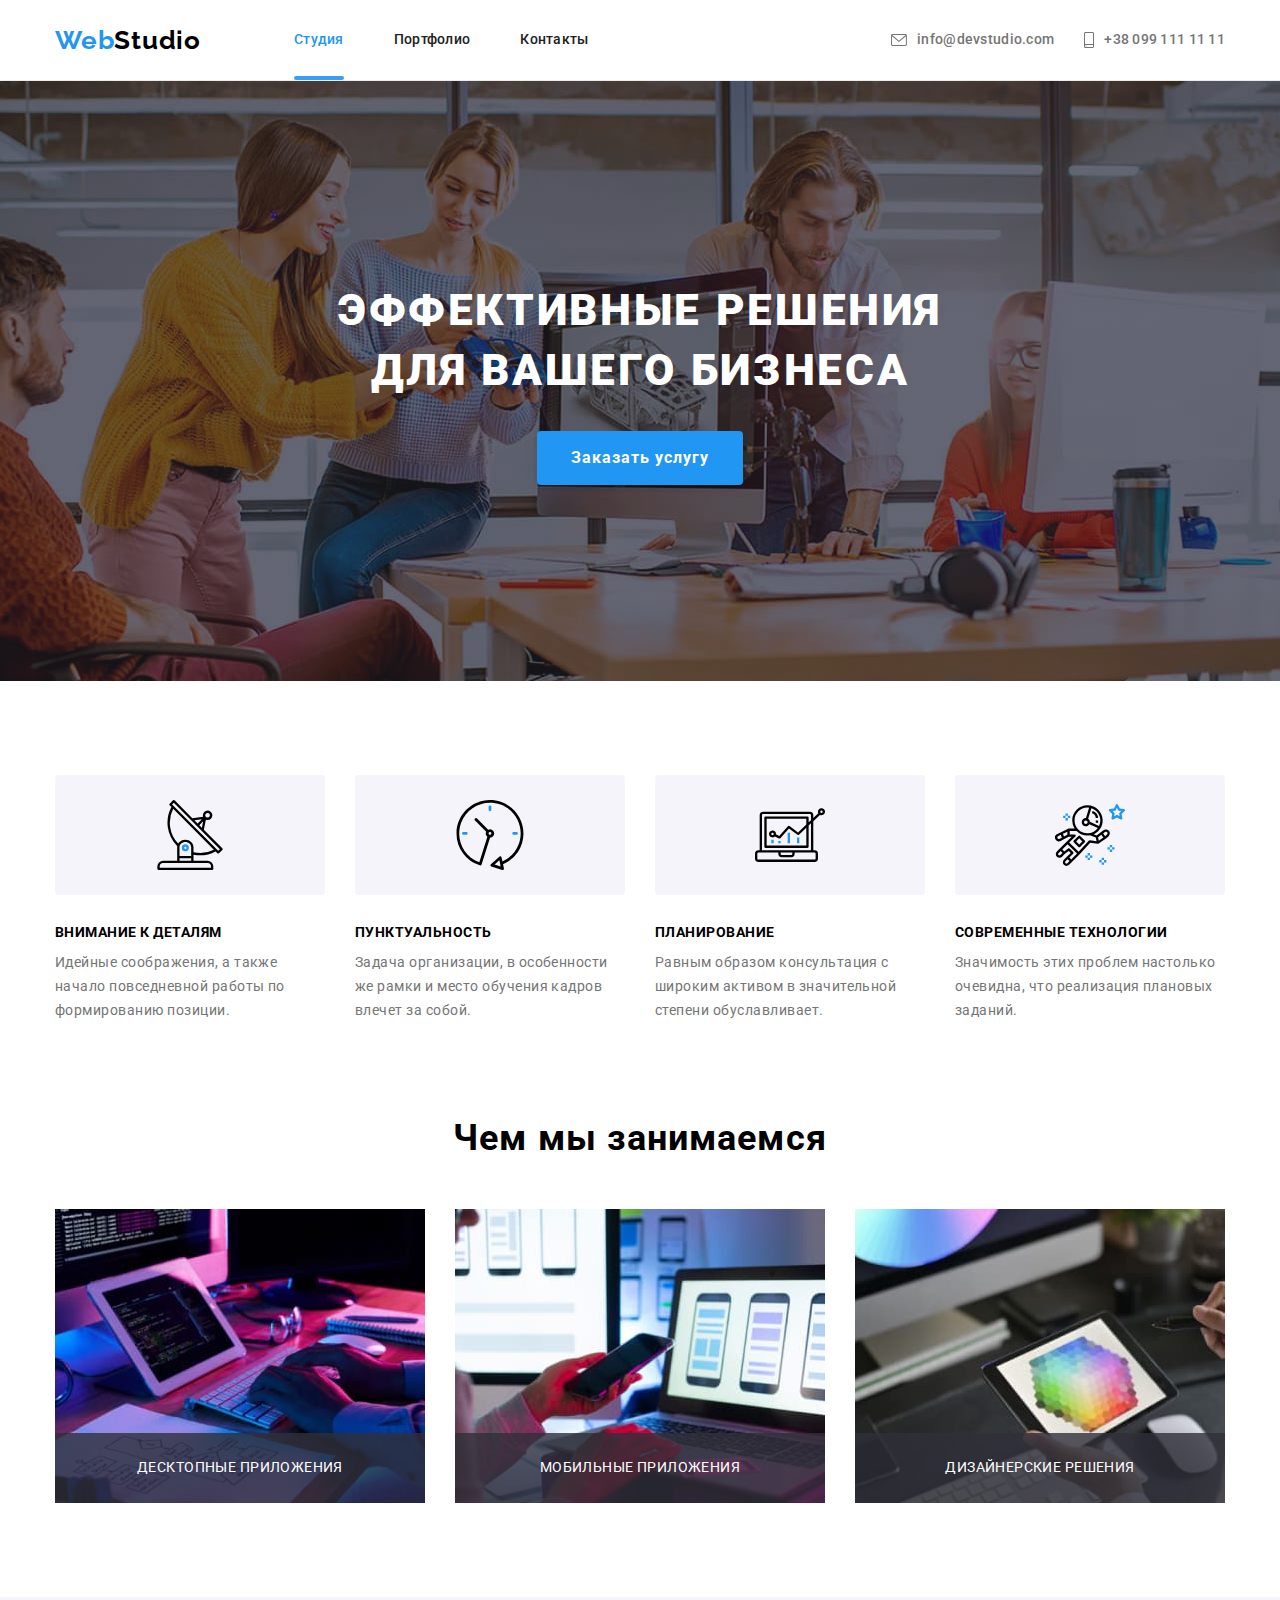
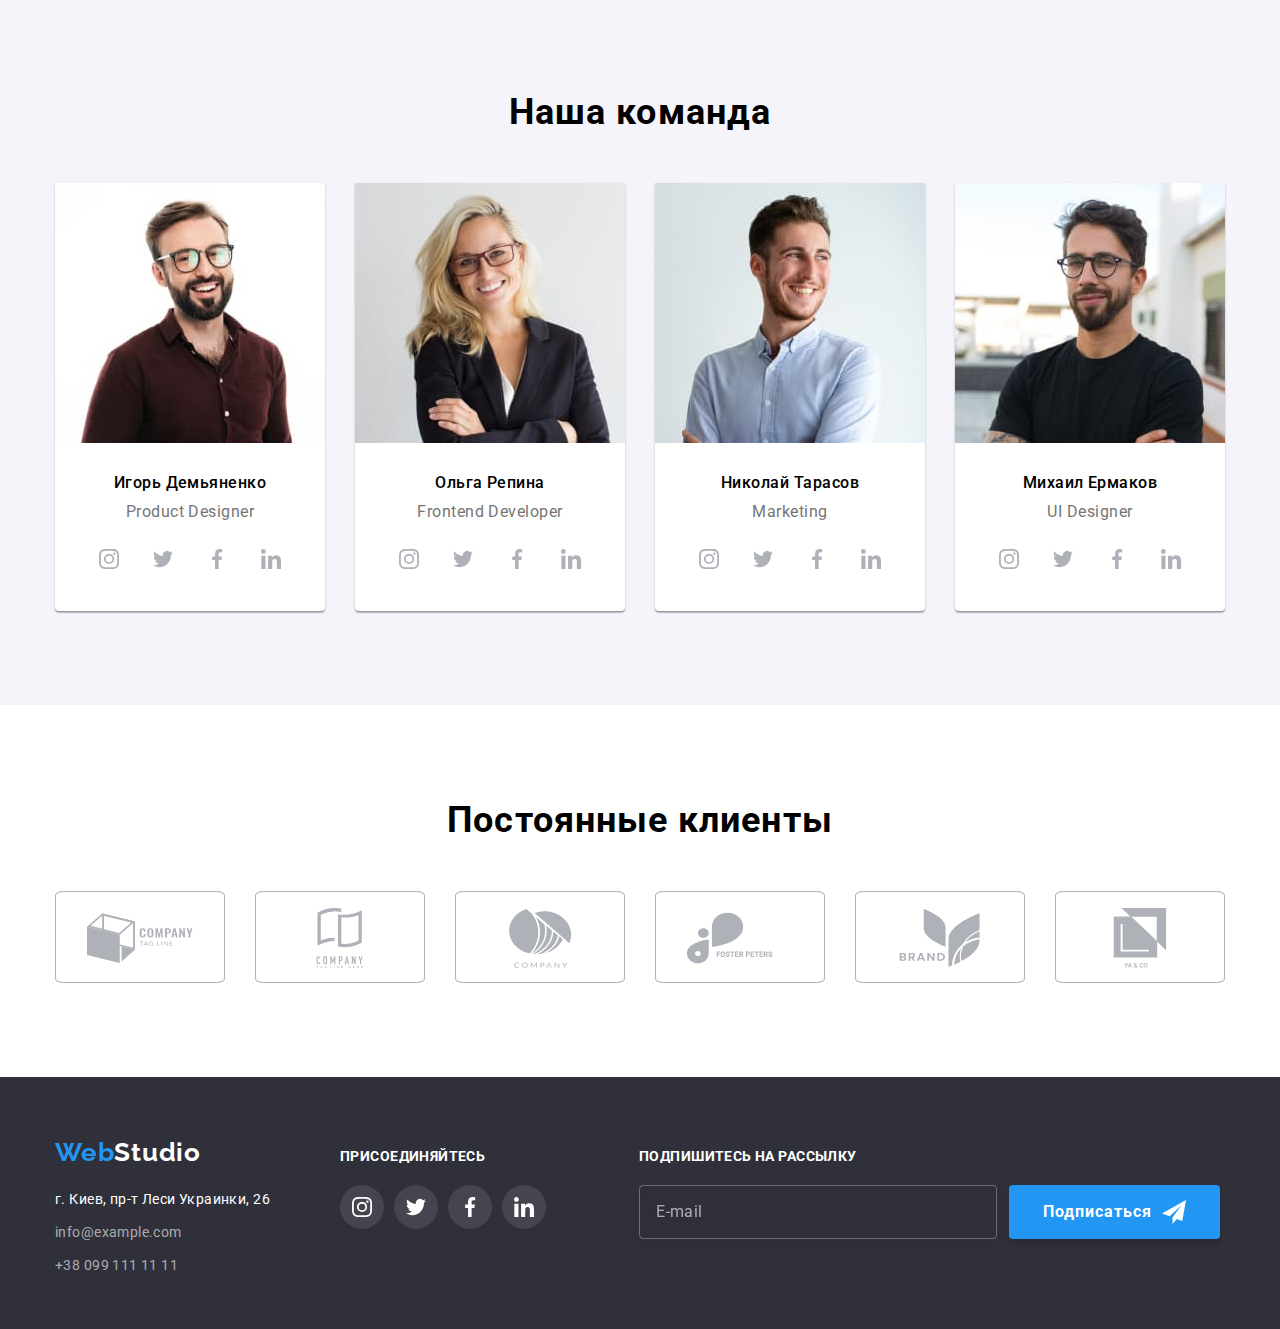
==== index.html @ 8e1003db "inner commit" ====
<!DOCTYPE html>
<html lang="ru">

<head>
  <meta charset="UTF-8" />
  <meta http-equiv="X-UA-Compatible" content="IE=edge" />
  <meta name="viewport" content="width=device-width, initial-scale=1.0" />
  <title lang="en">Index</title>

  <link rel="preconnect" href="https://fonts.googleapis.com" />
  <link rel="preconnect" href="https://fonts.gstatic.com" crossorigin />
  <link href="https://fonts.googleapis.com/css2?family=Raleway:wght@700&family=Roboto:wght@400;500;700;900&display=swap"
    rel="stylesheet" />

  <link rel="stylesheet"
    href="https://cdnjs.cloudflare.com/ajax/libs/modern-normalize/1.1.0/modern-normalize.min.css" />

  <!-- <link rel="stylesheet" href="./css/styles.css" /> -->
  <link rel="stylesheet" href="./css/main.min.css">
 
</head>

<body>
  <header class="header">
    <div class="container main-nav">
      <nav class="nav">
        <!-- site navigation -->
        <a href="/index.html" class="logo">
          Web<span class="logo--dark">Studio</span>
        </a>

        <ul class="site-nav list">
          <li class="site-nav__item">
            <a href="/index.html" class="site-nav__link site-nav__link--currant">Студия</a>
          </li>
          <li class="site-nav__item">
            <a href="/portfolio.html" class="site-nav__link">Портфолиo</a>
          </li>
          <li class="site-nav__item"><a href="" class="site-nav__link">Контакты</a></li>
        </ul>

      </nav>

      <ul class="connection header--connection list">
        <li class="connection__item">
          <a href="mailto:info@devstudio.com" class="connection__link">
            <svg class="connection__icon connection__icon--letter">
              <use href="./images/icons/icons.svg#icon-envelope" width="16" height="12"></use>
            </svg>info@devstudio.com</a>
        </li>
        <li class="connection__item">
          <a href="tel:+38099111111" class="connection__link">
            <svg class="connection__icon connection__icon--tel">
              <use href="./images/icons/icons.svg#icon-smartphone" width="10" height="16"></use>
            </svg>+38 099 111 11 11</a>
        </li>
      </ul>

    </div>
  </header>

  <main>
    <!-- hero -->
    <section class="hero">
      <div class="hero__block">
        <h1 class="hero__title">Эффективные решения для вашего бизнеса</h1>
        <button data-modal-open type="button" class="button hero__button">Заказать услугу</button>
      </div>
    </section>


    <section class="section half-padding-bottom item">
      <div class="container">
        <!-- our features -->
        <h2 class="section-title visually-hidden">Наши подходы</h2>

        <ul class="features-list list grid">
          <li class="features-list__item grid-item">
            <span class="features-list__wrap">
              <svg class="features-list__icon">
                <use href="./images/icons/icons.svg#icon-antenna"></use>
              </svg>
            </span>
            <h3 class="features-list__title">Внимание к деталям</h3>
            <p class="features-list__text">
              Идейные соображения, а также начало повседневной работы по
              формированию позиции.
            </p>
          </li>
          <li class="features-list__item grid-item">
            <span class="features-list__wrap">
              <svg class="features-list__icon">
                <use href="./images/icons/icons.svg#icon-clock"></use>
              </svg>
            </span>
            <h3 class="features-list__title">Пунктуальность</h3>
            <p class="features-list__text">
              Задача организации, в особенности же рамки и место обучения
              кадров влечет за собой.
            </p>
          </li>
          <li class="features-list__item grid-item">
            <span class="features-list__wrap">
              <svg class="features-list__icon">
                <use href="./images/icons/icons.svg#icon-diagram"></use>
              </svg>
            </span>
            <h3 class="features-list__title">Планирование</h3>
            <p class="features-list__text">
              Равным образом консультация с широким активом в значительной
              степени обуславливает.
            </p>
          </li>
          <li class="features-list__item grid-item">
            <span class="features-list__wrap">
              <svg class="features-list__icon">
                <use href="./images/icons/icons.svg#icon-astronaut"></use>
              </svg>
            </span>
            <h3 class="features-list__title">Современные технологии</h3>
            <p class="features-list__text">
              Значимость этих проблем настолько очевидна, что реализация
              плановых заданий.
            </p>
          </li>
        </ul>
      </div>
    </section>

    <section class="section half-padding-top item">
      <div class="container">
        <h2 class="section-title">Чем мы занимаемся</h2>

        <ul class="directions list grid">
          <li class="directions__element grid-item">
            <img src="./images/directions/box1.jpg" alt="ноутбук" width="370" height="294" />
            <p class="directions__hover">Десктопные приложения</p>
          </li>
          <li class="directions__element grid-item">
            <img src="./images/directions/box2.jpg" alt="смартфон" width="370" height="294" />
            <p class="directions__hover">Мобильные приложения</p>
          </li>
          <li class="directions__element grid-item">
            <img src="./images/directions/box3.jpg" alt="платншет" width="370" height="294" />
            <p class="directions__hover">Дизайнерские решения</p>
          </li>
        </ul>

      </div>
    </section>

    <section class="section item">
      <!-- our-team -->
      <h2 class="section-title">Наша команда</h2>
      <div class="container">

        <ul class="team-list list grid">
          <li class="team-list__element grid-item">
            <img src="./images/our-team/img1.jpg" alt="фото1" width="270" height="260" />
            <div class="team-list__item">
              <h3 class="team-list__names">Игорь Демьяненко</h3>
              <p class="team-list__jobs">Product Designer</p>

              <ul class="social team-list__social">
                <li class="social__item">
                  <a class="social__link social__link--team" href="">
                    <svg class="social__icon social__icon--team">
                      <use href="./images/icons/icons.svg#icon-instagram"></use>
                    </svg>
                  </a>
                </li>
                <li class="social__item">
                  <a class="social__link social__link--team" href="">
                    <svg class="social__icon social__icon--team">
                      <use href="./images/icons/icons.svg#icon-twitter"></use>
                    </svg>
                  </a>
                </li>
                <li class="social__item">
                  <a class="social__link social__link--team" href="">
                    <svg class="social__icon social__icon--team">
                      <use href="./images/icons/icons.svg#icon-facebook"></use>
                    </svg>
                  </a>
                </li>
                <li class="social__item">
                  <a class="social__link social__link--team" href="">
                    <svg class="social__icon social__icon--team">
                      <use href="./images/icons/icons.svg#icon-linkedin"></use>
                    </svg>
                  </a>
                </li>
              </ul>
            </div>
          </li>
          <li class="team-list__element grid-item">
            <img src="./images/our-team/img2.jpg" alt="фото2" width="270" height="260" />
            <div class="team-list__item">
              <h3 class="team-list__names">Ольга Репина</h3>
              <p class="team-list__jobs">Frontend Developer</p>
              <ul class="social team-list__social">
                <li class="social__item">
                  <a class="social__link social__link--team" href="">
                    <svg class="social__icon social__icon--team">
                      <use href="./images/icons/icons.svg#icon-instagram"></use>
                    </svg>
                  </a>
                </li>
                <li class="social__item">
                  <a class="social__link social__link--team" href="">
                    <svg class="social__icon social__icon--team">
                      <use href="./images/icons/icons.svg#icon-twitter"></use>
                    </svg>
                  </a>
                </li>
                <li class="social__item">
                  <a class="social__link social__link--team" href="">
                    <svg class="social__icon social__icon--team">
                      <use href="./images/icons/icons.svg#icon-facebook"></use>
                    </svg>
                  </a>
                </li>
                <li class="social__item">
                  <a class="social__link social__link--team" href="">
                    <svg class="social__icon social__icon--team">
                      <use href="./images/icons/icons.svg#icon-linkedin"></use>
                    </svg>
                  </a>
                </li>
              </ul>
            </div>
          </li>
          <li class="team-list__element grid-item">
            <img src="./images/our-team/img3.jpg" alt="фото3" width="270" height="260" />
            <div class="team-list__item">
              <h3 class="team-list__names">Николай Тарасов</h3>
              <p class="team-list__jobs">Marketing</p>
              <ul class="social team-list__social">
                <li class="social__item">
                  <a class="social__link social__link--team" href="">
                    <svg class="social__icon social__icon--team">
                      <use href="./images/icons/icons.svg#icon-instagram"></use>
                    </svg>
                  </a>
                </li>
                <li class="social__item">
                  <a class="social__link social__link--team" href="">
                    <svg class="social__icon social__icon--team">
                      <use href="./images/icons/icons.svg#icon-twitter"></use>
                    </svg>
                  </a>
                </li>
                <li class="social__item">
                  <a class="social__link social__link--team" href="">
                    <svg class="social__icon social__icon--team">
                      <use href="./images/icons/icons.svg#icon-facebook"></use>
                    </svg>
                  </a>
                </li>
                <li class="social__item">
                  <a class="social__link social__link--team" href="">
                    <svg class="social__icon social__icon--team">
                      <use href="./images/icons/icons.svg#icon-linkedin"></use>
                    </svg>
                  </a>
                </li>
              </ul>
            </div>
          </li>
          <li class="team-list__element grid-item">
            <img src="./images/our-team/img4.jpg" alt="фото4" width="270" height="260" />
            <div class="team-list__item">
              <h3 class="team-list__names">Михаил Ермаков</h3>
              <p class="team-list__jobs">UI Designer</p>
              <ul class="social team-list__social">
                <li class="social__item">
                  <a class="social__link social__link--team" href="">
                    <svg class="social__icon social__icon--team">
                      <use href="./images/icons/icons.svg#icon-instagram"></use>
                    </svg>
                  </a>
                </li>
                <li class="social__item">
                  <a class="social__link social__link--team" href="">
                    <svg class="social__icon social__icon--team">
                      <use href="./images/icons/icons.svg#icon-twitter"></use>
                    </svg>
                  </a>
                </li>
                <li class="social__item">
                  <a class="social__link social__link--team" href="">
                    <svg class="social__icon social__icon--team">
                      <use href="./images/icons/icons.svg#icon-facebook"></use>
                    </svg>
                  </a>
                </li>
                <li class="social__item">
                  <a class="social__link social__link--team" href="">
                    <svg class="social__icon social__icon--team">
                      <use href="./images/icons/icons.svg#icon-linkedin"></use>
                    </svg>
                  </a>
                </li>
              </ul>

            </div>
          </li>
        </ul>
      </div>
    </section>

  </main>

  <section class="section item">
    <!-- our-clients -->
    <h2 class="section-title">Постоянные клиенты</h2>
    <div class="container">
      <ul class="clients-list list">
        <li class="clients">
          <a class="clients-set" href="">
            <svg class="clients-icon">
              <use href="./images/icons/icons.svg#icon-logo-1"></use>
            </svg>
          </a>
        </li>
        <li class="clients">
          <a class="clients-set" href="">
            <svg class="clients-icon">
              <use href="./images/icons/icons.svg#icon-logo-2"></use>
            </svg>
          </a>
        </li>
        <li class="clients">
          <a class="clients-set" href="">
            <svg class="clients-icon">
              <use href="./images/icons/icons.svg#icon-logo-3"></use>
            </svg>
          </a>
        </li>
        <li class="clients">
          <a class="clients-set" href="">
            <svg class="clients-icon">
              <use href="./images/icons/icons.svg#icon-logo-4"></use>
            </svg>
          </a>
        </li>
        <li class="clients">
          <a class="clients-set" href="">
            <svg class="clients-icon">
              <use href="./images/icons/icons.svg#icon-logo-5"></use>
            </svg>
          </a>
        </li>
        <li class="clients">
          <a class="clients-set" href="">
            <svg class="clients-icon">
              <use href="./images/icons/icons.svg#icon-logo-6"></use>
            </svg>
          </a>
        </li>
      </ul>
    </div>
  </section>

  <!-- footer -->
  <footer class="footer"> 
    <div class="container">
      
      <div class="footer-address">
        <a href="/index.html" class="logo">
          Web<span class="logo--light">Studio</span>
        </a>
            <address>
              <ul class="address footer-address__address list">
                <li class="address__item">
                  <a href="https://goo.gl/maps/AbRdGrzq3GSi3ECj9" class="address__link address__link-map">г. Киев, пр-т Леси Украинки, 26</a>
                </li>
                <li class="address__item ">
                  <a href="mailto:info@example.com" class="address__link">info@example.com</a>
                </li>
                <li class="address__item">
                  <a href="tel:+38099111111" class="address__link"> +38 099 111 11 11</a>
                </li>
              </ul>
            </address>
      </div>
      
      <div class="footer-social">
        <p class="slogan">ПРИСОЕДИНЯЙТЕСЬ</p>

        <ul class="social social--footer">
          <li class="social__item">
            <a class="social__link social__link--footer" href="">
              <svg class="social__icon social__icon--footer">
                <use href="./images/icons/icons.svg#icon-instagram"></use>
              </svg>
            </a>
          </li>
          <li class="social__item">
            <a class="social__link social__link--footer" href="">
              <svg class="social__icon social__icon--footer">
                <use href="./images/icons/icons.svg#icon-twitter"></use>
              </svg>
            </a>
          </li>
          <li class="social__item">
            <a class="social__link social__link--footer" href="">
              <svg class="social__icon social__icon--footer">
                <use href="./images/icons/icons.svg#icon-facebook"></use>
              </svg>
            </a>
          </li>
          <li class="social__item">
            <a class="social__link social__link--footer" href="">
              <svg class="social__icon social__icon--footer">
                <use href="./images/icons/icons.svg#icon-linkedin"></use>
              </svg>
            </a>
          </li>
        </ul>

      </div>

      
      <div class="subscribe">
        <p class="slogan">ПОДПИШИТЕСЬ НА РАССЫЛКУ</p>
        <div class="subscribe__wrap">
          <input type="email" name="mail" id="mail" placeholder="E-mail">
          <button type="submit" class="button subscribe__button">Подписаться
            <svg class="subscribe__icon">
              <use href="./images/icons/icons.svg#icon-airplane" ></use>
            </svg>
          </button>
        </div>
      </div> 

    </div>
  </footer>


  <div class="backdrop is-hidden" data-modal>
    <div class="modal">
              <button type="submit" class="modal-close" data-modal-close>
                <svg class="close">
                  <use href="./images/icons/icons.svg#icon-close" width="18" height="18"></use>
                </svg>
              </button>
          <p class="modal-title">Оставьте свои данные, мы вам перезвоним</p>

          <form action="#" class="form" autocomplete="off">
           
           <div class="form__field">
            <label for="user-name" class="form__label">Имя</label>


            <span class="input-wrap">
              <input type="text" class="form-input" name="user-name" id="user-name" placeholder=" ">
              <svg class="form-icon">
                <use href="./images/icons/icons.svg#icon-person" width="18"></use>
              </svg>
            </span>

           </div>
           
           <div class="form__field" >
            <label for="user-tel" class="form__label">Телефон</label>
           <span class="input-wrap">
              <input type="tel" class="form-input" name="user-tel" id="user-tel" placeholder=" ">
              <svg class="form-icon">
                <use href="./images/icons/icons.svg#icon-phone" width="18" ></use>
              </svg>
           </span>
           </div>

           <div class="form__field">
            <label for="user-email" class="form__label">Почта</label>
            <span class="input-wrap">
              <input type="email" class="form-input" name="user-email" id="user-email" placeholder=" ">
              <svg class="form-icon">
                <use href="./images/icons/icons.svg#icon-email" width="18" ></use>
              </svg>
            </span>
           </div> 

           <div class="form__field--comment">
           <label for="user-comment" class="form__label--comment">Комментарий</label>
           <textarea name="user-comment" id="user-comment" rows="5" class="form__comment" placeholder="Введите текст"></textarea>
           </div>

          <div class="form__field check">
            <input  class="check__input visually-hidden" type="checkbox" id="input-check" value="yes" name="policy">
            <label for="input-check" class="check__text ">
                <span>
                <svg class="check__icon" width="11" height="8">
                    <use href="./images/icons/icons.svg#icon-check"></use>
                </svg> 
              </span>
            Соглашаюсь с рассылкой и принимаю  <a href="" class="check__link"> Условия договора</a></label>
        </div>

          

           <div class="modal__button">
            <button  type="submit"  class="button">Отправить</button>
           </div>
         
         </form>
    </div>

           
  </div>


  <script src="./js/modal.js"></script>
 
  
  
</body>

</html>
---- css/main.min.css ----
:root{--accent-color: #2196f3;--white-color: #ffffff;--header-title-color: #212121;--header-text-color: #757575;--primary-text-color: #757575;--primary-title-color: #212121;--footer-title-color: #212121;--footer-text-color: rgba(255, 255, 255, 0.6);--footer-background-color: #2f303a;--gap: 30px;--item: 1}.visually-hidden{position:absolute;white-space:nowrap;width:1px;height:1px;overflow:hidden;border:0;padding:0;clip:rect(0 0 0 0);clip-path:inset(50%);margin:-1px}ul{padding:0;margin:0;list-style:none;cursor:pointer;text-decoration:none}img{display:block;max-width:100%;height:auto}a{text-decoration:none}a,p,h1,h2,h3{padding:0;margin:0}body{background:var(--white-color);font-family:"Roboto", sans-serif;letter-spacing:0.03em}.grid{display:flex;flex-wrap:wrap;margin-top:calc(var(--gap) * -1);margin-left:calc(var(--gap) * -1)}.grid-item{flex-basis:calc(100% / var(--item) - var(--gap));margin-top:var(--gap);margin-left:var(--gap)}.link{font-family:inherit;font-weight:500;font-size:14px;line-height:1.14;letter-spacing:0.02em;text-decoration:none;transition:color 500ms cubic-bezier(0.4, 0, 0.2, 1)}.section{padding-top:94px;padding-bottom:94px}.section.half-padding-bottom{padding-bottom:47px}.half-padding-top{padding-top:47px}.item:nth-child(4){background-color:#f5f4fa}.container{width:1200px;margin-left:auto;margin-right:auto;padding-left:15px;padding-right:15px}.logo{font-family:Raleway, sans-serif;font-size:26px;line-height:1.19;font-weight:700;letter-spacing:.03em;text-decoration:none;color:var(--accent-color)}.logo--dark{color:#000000}.logo--light{color:var(--white-color)}.header{background-color:var(--white-color);border:solid #ececec;border-width:0 0 1px 0}.header--connection{margin-left:auto}.main-nav,.nav{display:flex;align-items:center}.site-nav{display:flex}.site-nav__item:not(:last-child){margin-right:50px}.site-nav__item:first-child{margin-left:93px}.site-nav__link{display:block;padding-top:32px;padding-bottom:32px;color:var(--header-title-color);font-family:inherit;font-size:14px;line-height:1.14;font-weight:500;letter-spacing:.02em;text-decoration:none;transition:color 500ms cubic-bezier(0.4, 0, 0.2, 1)}.site-nav__link:hover,.site-nav__link:focus{color:var(--accent-color)}.site-nav__item{position:relative}.site-nav__link--currant{color:var(--accent-color)}.site-nav__link--currant::before{position:absolute;display:inline-block;content:"";width:100%;height:4px;bottom:0;border-radius:2px;background-color:rgba(33,150,243,0.9);opacity:1}.connection{display:flex}.connection__item+.connection__item{margin-left:30px}.connection__link{display:flex;align-items:center;padding-top:32px;padding-bottom:32px;color:var(--header-text-color);font-family:inherit;font-size:14px;line-height:1.14;font-weight:500;letter-spacing:.02em;text-decoration:none;transition:color 500ms cubic-bezier(0.4, 0, 0.2, 1)}.connection__link:hover,.connection__link:focus{color:var(--accent-color)}.connection__icon{margin-right:10px;fill:var(--header-text-color);transition:fill 500ms cubic-bezier(0.4, 0, 0.2, 1)}.connection__icon:hover,.connection__icon:focus{fill:var(--accent-color)}.connection__link:hover .connection__icon,.connection__link:focus .connection__icon{fill:var(--accent-color)}.connection__icon--letter{display:flex;align-self:center;margin-right:10px;width:16px;height:12px}.connection__icon--tel{width:10px;height:16px}.button{font-family:inherit;font-size:16px;line-height:1.87;font-weight:700;letter-spacing:.06em;min-width:200px;min-height:50px;padding:10px 32px;text-align:center;border-color:transparent;border-radius:4px;box-shadow:0px 4px 4px rgba(0,0,0,0.15);background:var(--accent-color);color:var(--white-color);cursor:pointer;transition:background 500ms cubic-bezier(0.4, 0, 0.2, 1)}.button:hover,.button:focus{background:#1473c0;box-shadow:0px 4px 4px rgba(0,0,0,0.15);border-radius:4px}.hero{margin-left:auto;margin-right:auto;max-height:600px;max-width:1600px;background-color:#c4c4c4;background-position:center;background-image:linear-gradient(to right, rgba(47,48,58,0.4), rgba(47,48,58,0.4)),url("../images/hero-overlay.jpg");color:var(--white-color);font-family:inherit;text-align:center}.hero__block{padding:200px 0}.hero__title{margin:0 auto;width:696px;margin-top:0;margin-bottom:30px;font-size:44px;line-height:1.36;font-weight:900;letter-spacing:.06em;text-transform:uppercase}.section-title{margin-bottom:50px;font-size:36px;line-height:1.17;font-weight:700;letter-spacing:.03em;text-align:center}.features-list{--item:4}.features-list__title{padding-bottom:10px;text-transform:uppercase;font-weight:700;font-size:14px;line-height:1.14}.features-list__text{color:var(--primary-text-color);font-size:14px;line-height:1.71}.features-list__item{width:270px}.features-list__wrap{display:flex;justify-content:center;align-items:center;width:270px;height:120px;margin-bottom:30px;margin-right:30px;background:#f5f4fa;border-radius:4px;border:transparent}.features-list__wrap:last-child{margin-right:0}.features-list__icon{width:70px;height:70px;background-color:transparent}.directions{--item:3}.directions__element{position:relative}.directions__hover{position:absolute;text-align:center;font-weight:700;width:100%;height:70px;bottom:0;left:0;font-size:14px;line-height:1.14;font-weight:400;letter-spacing:.03em;text-transform:uppercase;padding:27px 82px;color:var(--white-color);background-color:rgba(47,48,58,0.8);opacity:1}.social{display:flex;justify-content:center;width:206px;height:44px;padding:0}.social__item{display:flex;justify-content:center;align-items:center;width:44px;height:44px;margin-right:10px}.social__item:last-child{margin-right:0}.social__link{display:flex;justify-content:center;align-items:center;width:44px;height:44px;border-radius:50%;transition:background-color 500ms cubic-bezier(0.4, 0, 0.2, 1)}.social__link:hover,.social__link:focus{background-color:var(--accent-color)}.social__icon{width:20px;height:20px;background-color:transparent;transition:fill 500ms cubic-bezier(0.4, 0, 0.2, 1)}.social__link:hover .social__icon,.social__link:focus .social__icon{fill:var(--white-color)}.social__link--team{background-color:transparent}.social__icon--team{fill:#afb1b8}.social__link--footer{background-color:rgba(255,255,255,0.1)}.social__icon--footer{fill:var(--white-color)}.team-list{--item:4}.team-list__element{background-color:var(--white-color);box-shadow:0px 1px 3px rgba(0,0,0,0.12),0px 1px 1px rgba(0,0,0,0.14),0px 2px 1px rgba(0,0,0,0.2);border-radius:0px 0px 4px 4px}.team-list__item{padding-top:30px;padding-bottom:30px}.team-list__names{font-size:16px;line-height:1.19;font-weight:500;letter-spacing:.03em;text-align:center}.team-list__jobs{margin-top:10px;color:var(--primary-text-color);font-size:16px;line-height:1.19;font-weight:400;letter-spacing:.03em;text-align:center}.team-list__social{margin:16px 32px 0 32px}.clients-list{display:flex;justify-content:center;align-items:center}.clients{display:flex;width:170px;height:92px;margin-right:30px;border:#afb1b8 1px solid;border-radius:5%;transition:border, fill;transition-duration:500ms;transition-timing-function:cubic-bezier(0.4, 0, 0.2, 1)}.clients:last-child{margin-right:0}.clients:hover,.clients:focus{border:var(--accent-color) 0.1px solid}.clients-set{display:flex;justify-content:center;align-items:center;width:170px;height:92px}.clients-icon{width:106px;height:60px;fill:#afb1b8;transition:fill 500ms cubic-bezier(0.4, 0, 0.2, 1)}.clients-set:hover .clients-icon,.clients-set:focus .clients-icon{fill:var(--accent-color)}.footer{display:flex;background-color:var(--footer-background-color);color:var(--white-color);font-family:Roboto, sans-serif;font-style:normal;height:252px}.footer .container{display:flex}.footer-address{flex-shrink:0;margin-right:70px;margin-top:60px}.footer-address__address{margin-top:20px}.address__link{font-style:normal;font-size:14px;line-height:1.71;font-weight:400;letter-spacing:.03em}.address__link{color:var(--footer-text-color)}.address__link:hover{color:var(--footer-text-color)}.address__link-map{color:var(--white-color)}.address__link-map:hover{color:var(--white-color)}.address__item{margin-bottom:9px}.address__item:last-child{margin-bottom:0}.footer-social{margin-top:72px}.slogan{margin-bottom:20px;font-size:14px;line-height:1.14;font-weight:700;letter-spacing:.03em}.clients-list{display:flex;justify-content:center;align-items:center}.messangers__link--footer{background-color:rgba(255,255,255,0.1)}.messangers__icon--footer{fill:var(--white-color);background-color:transparent}.messangers__link--footer:hover .messangers__icon--footer,.messangers__link--footer:focus .messangers__icon--footer{fill:var(--white-color)}.subscribe{margin-top:72px;margin-left:93px}.subscribe__wrap{display:flex}.subscribe__wrap input{padding:15px 16px;background-color:transparent;border:1px solid rgba(255,255,255,0.3);box-sizing:border-box;filter:drop-shadow(0px 4px 4px rgba(0,0,0,0.15));border-radius:4px;width:358px}.subscribe__wrap input::placeholder{font-size:16px;line-height:1.25;font-weight:400;letter-spacing:.03em;color:rgba(255,255,255,0.6)}.subscribe__button{margin-left:12px;display:flex;align-self:center}.subscribe__icon{align-items:baseline;align-self:center;width:24px;height:24px;margin-left:10px;fill:var(--white-color);transition:fill 500ms cubic-bezier(0.4, 0, 0.2, 1)}.button:hover .subscribe__icon,.button:focus .subscribe__icon{fill:var(--white-color)}.backdrop{position:fixed;top:0;left:0;width:100%;height:100%;background-color:rgba(0,0,0,0.2);opacity:1;transition:opacity 500ms cubic-bezier(0.4, 0, 0.2, 1)}.backdrop.is-hidden{opacity:0;pointer-events:none}.backdrop.is-hidden .modal{transform:translate(-50%, -50%) scale(0.5)}.modal{position:absolute;top:50%;left:50%;min-width:528px;min-height:581px;padding:40px;background-color:var(--white-color);box-shadow:0px 1px 3px rgba(0,0,0,0.12),0px 1px 1px rgba(0,0,0,0.14),0px 2px 1px rgba(0,0,0,0.2);border-radius:4px;transform:translate(-50%, -50%) scale(1);transition:transform 250ms cubic-bezier(0.4, 0, 0.2, 1)}.modal-close{position:absolute;display:flex;align-items:center;justify-content:center;margin:0;padding:0;top:8px;right:8px;width:30px;height:30px;border-radius:50%;border:1px solid rgba(0,0,0,0.1);background-color:inherit}.modal-close:hover{fill:var(--accent-color)}.close{width:18px;height:18px}.modal-title{text-align:center;margin-bottom:12px;font-size:20px;line-height:1.15;font-weight:700;letter-spacing:.03em;color:var(--primary-title-color)}.form__field{margin-bottom:10px;height:58px}.form__label{margin-bottom:4px;font-size:12px;line-height:1.15;font-weight:400;letter-spacing:.01em;color:var(--primary-text-color)}.form-input{font-size:16px;line-height:1.15;font:inherit;border:1px solid rgba(33,33,33,0.2);box-sizing:border-box;border-radius:4px;height:40px;width:100%;padding-left:42px}.input-wrap{display:block;position:relative}.form-icon{position:absolute;width:18px;height:18px;top:50%;left:8px;transform:translateY(-50%);background-color:inherit}.form-input:focus ~ .form-icon,.form-input:hover ~ .form-icon,.form-input:hover{fill:var(--accent-color);border-color:var(--accent-color)}.form__field--comment{margin-top:10px;margin-bottom:20px}.form__label--comment{font-size:12px;line-height:1.15;font-weight:400;letter-spacing:.01em;color:#757575}.form__comment{margin-top:4px;resize:none;height:120px;padding:12px 16px;width:100%;border:1px solid rgba(33,33,33,0.2);border-radius:4px}.form__comment::placeholder{font-size:12px;line-height:1.15;font-weight:400;letter-spacing:.01em;color:rgba(117,117,117,0.5)}.check__text{display:flex;position:relative;font-size:14px;line-height:1.71;letter-spacing:0.03em;color:var(--primary-text-color)}.check__link{color:var(--accent-color);background-color:var(--white-color);text-decoration:underline;margin-left:5px}.check__text span{display:flex;align-items:center;justify-content:center;margin-right:5px;width:16px;height:15px;border:2px solid var(--primary-title-color);border-radius:3px;background-repeat:no-repeat}.check__icon{fill:var(--white-color)}.check__input:checked+.check__text span{background-color:var(--accent-color);border:none}.modal__button{text-align:center}.projects-filter{margin-bottom:50px;display:flex;justify-content:center}.projects-filter__button{margin-right:8px;padding:6px 22px;border-radius:4px;border-color:transparent;border-radius:4px;font-family:inherit;font-size:16px;line-height:1.6;font-weight:500;letter-spacing:.03em;cursor:pointer;background-color:#f5f4fa;color:var(--primary-title-color);transition:color 500ms cubic-bezier(0.4, 0, 0.2, 1),background-color 500ms cubic-bezier(0.4, 0, 0.2, 1)}.projects-filter__button:hover,.projects-filter__button:focus{background-color:var(--accent-color);color:var(--white-color);filter:drop-shadow(0px 4px 4px rgba(0,0,0,0.25))}.project__name{padding:20px 0px 20px 24px;border:solid #eeeeee;border-width:0 1px 1px 1px}.project__title{color:var(--primary-title-color);font-size:18px;line-height:2;font-weight:700;letter-spacing:.06em}.project__text{margin-top:4px;color:var(--primary-text-color);font-size:16px;line-height:1.8;font-weight:400;letter-spacing:.03em}.project__item:hover{box-shadow:0px 1px 1px rgba(0,0,0,0.12),0px 4px 4px rgba(0,0,0,0.06),1px 4px 6px rgba(0,0,0,0.16)}.section-projects{--item:3}.project__wrap{position:relative;overflow:hidden}.project__desctiption{position:absolute;font-size:18px;line-height:1.56;font-weight:400;letter-spacing:.03em;top:0;padding:63px 24px;color:var(--white-color);background-color:rgba(33,150,243,0.9);transform:translateY(100%);transition:transform 500ms;transition-timing-function:cubic-bezier(0.4, 0, 0.2, 1)}.project__item:hover .project__desctiption,.project__item:focus .project__desctiption{transform:translateY(0)}
/*# sourceMappingURL=main.min.css.map */
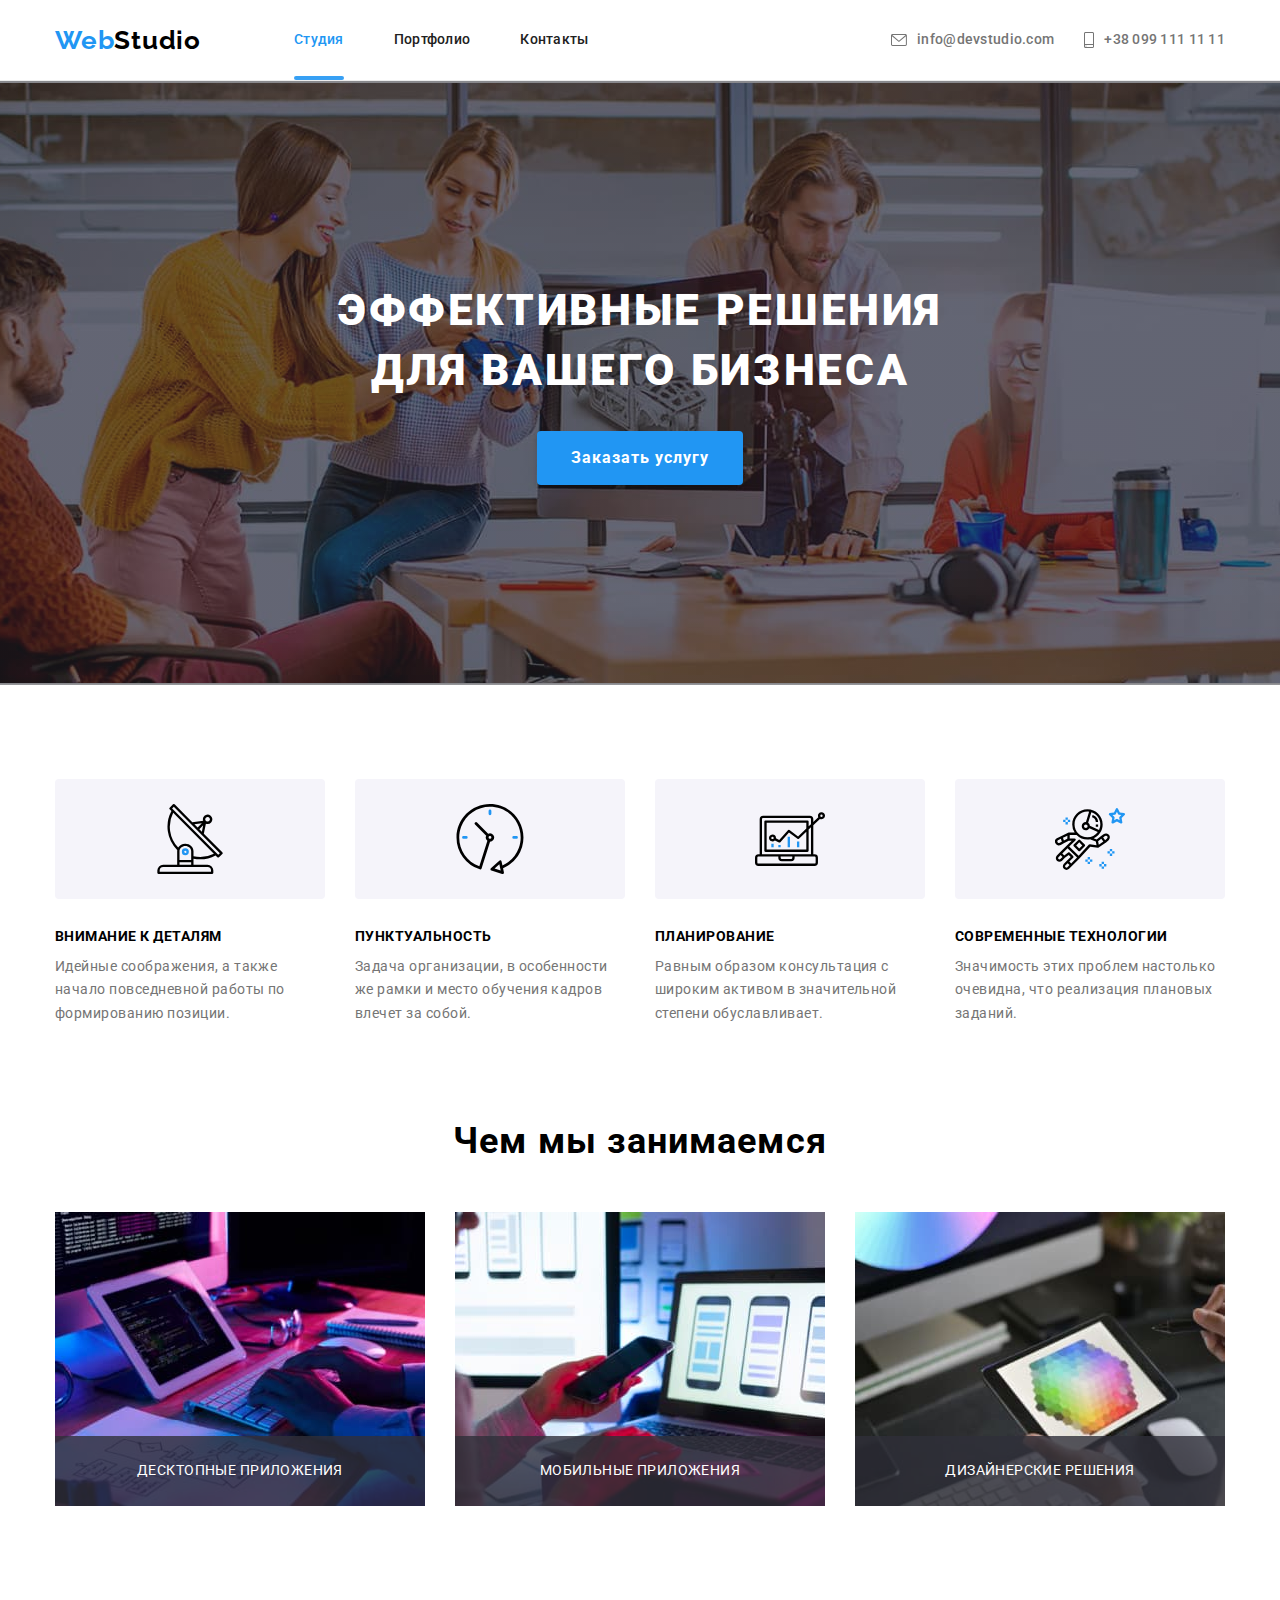
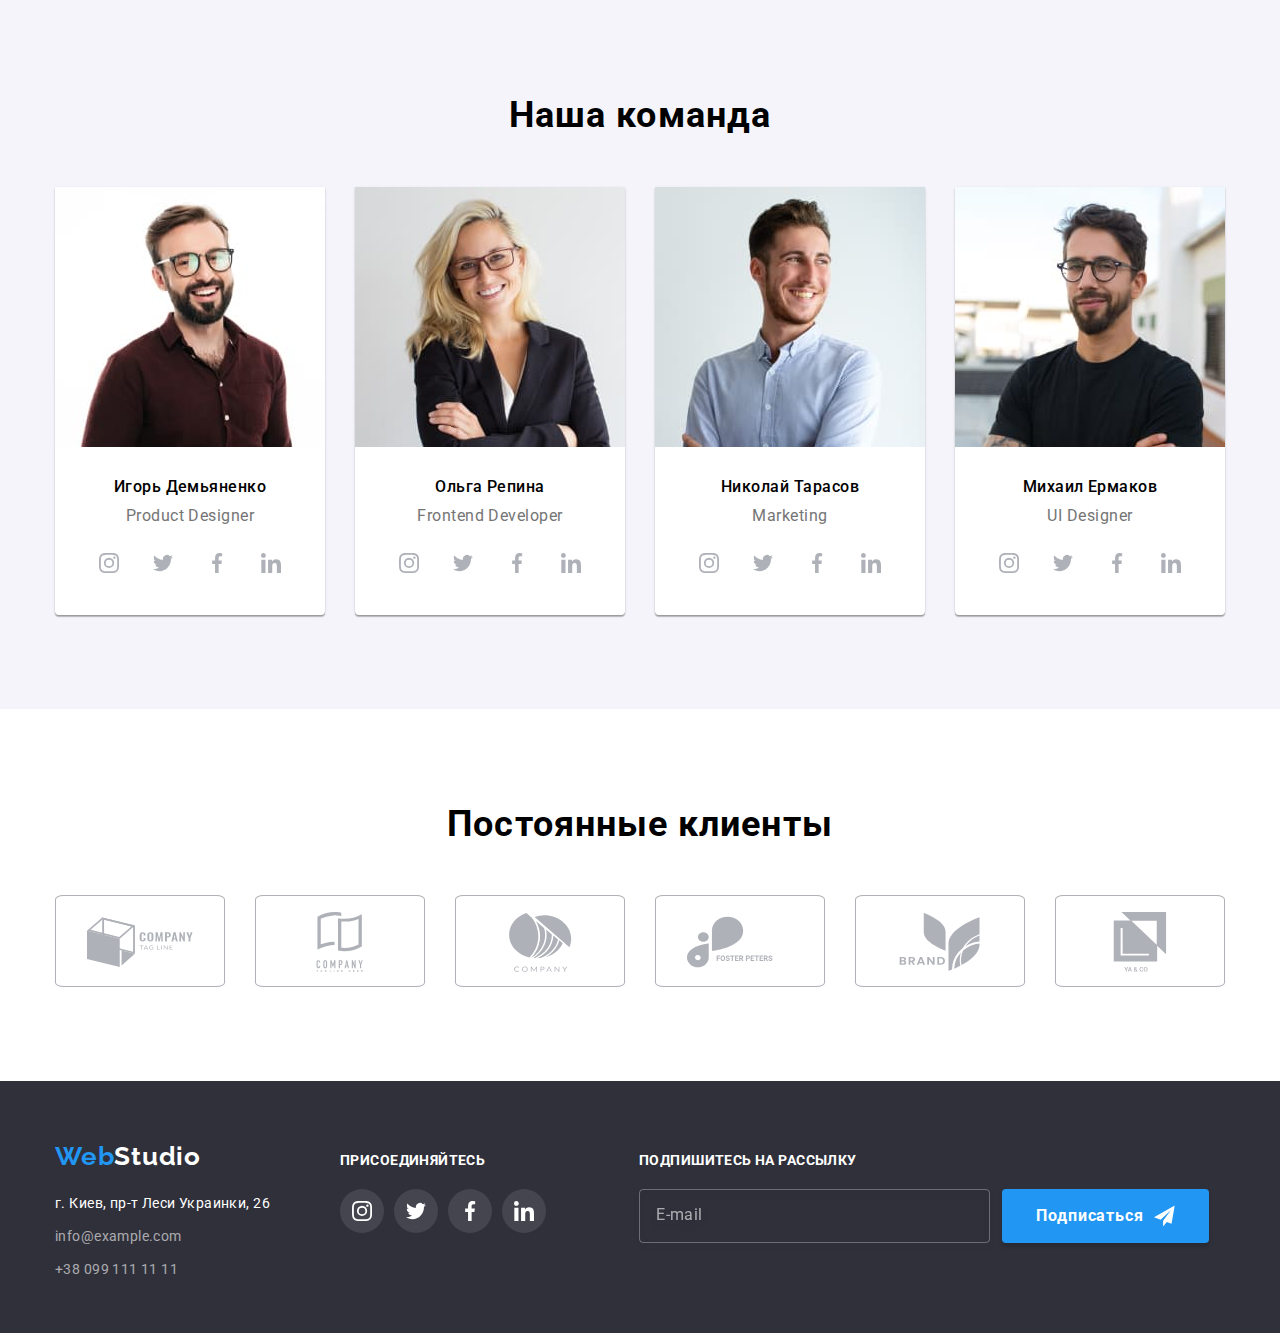
==== commit 35520354: "mob-tablet-desktop" ====
--- a/index.html
+++ b/index.html
@@ -15,26 +15,25 @@
   <link rel="stylesheet"
     href="https://cdnjs.cloudflare.com/ajax/libs/modern-normalize/1.1.0/modern-normalize.min.css" />
 
-  <!-- <link rel="stylesheet" href="./css/styles.css" /> -->
   <link rel="stylesheet" href="./css/main.min.css">
  
 </head>
 
 <body>
-  <header class="header">
+   <header class="header">
     <div class="container main-nav">
       <nav class="nav">
-        <!-- site navigation -->
-        <a href="/index.html" class="logo">
+      
+        <a href="./index.html" class="logo">
           Web<span class="logo--dark">Studio</span>
         </a>
 
         <ul class="site-nav list">
           <li class="site-nav__item">
-            <a href="/index.html" class="site-nav__link site-nav__link--currant">Студия</a>
+            <a href="./index.html" class="site-nav__link site-nav__link--currant">Студия</a>
           </li>
           <li class="site-nav__item">
-            <a href="/portfolio.html" class="site-nav__link">Портфолиo</a>
+            <a href="./portfolio.html" class="site-nav__link">Портфолиo</a>
           </li>
           <li class="site-nav__item"><a href="" class="site-nav__link">Контакты</a></li>
         </ul>
@@ -57,21 +56,21 @@
       </ul>
 
     </div>
-  </header>
+  </header>   
 
   <main>
-    <!-- hero -->
+    
     <section class="hero">
       <div class="hero__block">
         <h1 class="hero__title">Эффективные решения для вашего бизнеса</h1>
         <button data-modal-open type="button" class="button hero__button">Заказать услугу</button>
       </div>
-    </section>
-
-
-    <section class="section half-padding-bottom item">
+    </section> 
+
+
+     <section class="section half-padding-bottom item ">
       <div class="container">
-        <!-- our features -->
+
         <h2 class="section-title visually-hidden">Наши подходы</h2>
 
         <ul class="features-list list grid">
@@ -125,9 +124,9 @@
           </li>
         </ul>
       </div>
-    </section>
-
-    <section class="section half-padding-top item">
+    </section> 
+
+    <section class="section half-padding-top item activity">
       <div class="container">
         <h2 class="section-title">Чем мы занимаемся</h2>
 
@@ -147,10 +146,10 @@
         </ul>
 
       </div>
-    </section>
+    </section> 
 
     <section class="section item">
-      <!-- our-team -->
+      
       <h2 class="section-title">Наша команда</h2>
       <div class="container">
 
@@ -309,10 +308,10 @@
       </div>
     </section>
 
-  </main>
+  
 
   <section class="section item">
-    <!-- our-clients -->
+    
     <h2 class="section-title">Постоянные клиенты</h2>
     <div class="container">
       <ul class="clients-list list">
@@ -360,14 +359,15 @@
         </li>
       </ul>
     </div>
-  </section>
-
-  <!-- footer -->
+  </section> 
+
+</main> 
+  
   <footer class="footer"> 
     <div class="container">
       
       <div class="footer-address">
-        <a href="/index.html" class="logo">
+        <a href="./index.html" class="logo">
           Web<span class="logo--light">Studio</span>
         </a>
             <address>
@@ -435,7 +435,7 @@
       </div> 
 
     </div>
-  </footer>
+  </footer>  
 
 
   <div class="backdrop is-hidden" data-modal>
@@ -487,7 +487,7 @@
            <textarea name="user-comment" id="user-comment" rows="5" class="form__comment" placeholder="Введите текст"></textarea>
            </div>
 
-          <div class="form__field check">
+          <div class=" check">
             <input  class="check__input visually-hidden" type="checkbox" id="input-check" value="yes" name="policy">
             <label for="input-check" class="check__text ">
                 <span>
@@ -498,8 +498,6 @@
             Соглашаюсь с рассылкой и принимаю  <a href="" class="check__link"> Условия договора</a></label>
         </div>
 
-          
-
            <div class="modal__button">
             <button  type="submit"  class="button">Отправить</button>
            </div>
@@ -508,10 +506,10 @@
     </div>
 
            
-  </div>
-
-
-  <script src="./js/modal.js"></script>
+  </div> 
+
+
+ <script src="./js/modal.js"></script>
  
   
   
--- a/css/main.min.css
+++ b/css/main.min.css
@@ -1,2 +1,2 @@
-:root{--accent-color: #2196f3;--white-color: #ffffff;--header-title-color: #212121;--header-text-color: #757575;--primary-text-color: #757575;--primary-title-color: #212121;--footer-title-color: #212121;--footer-text-color: rgba(255, 255, 255, 0.6);--footer-background-color: #2f303a;--gap: 30px;--item: 1}.visually-hidden{position:absolute;white-space:nowrap;width:1px;height:1px;overflow:hidden;border:0;padding:0;clip:rect(0 0 0 0);clip-path:inset(50%);margin:-1px}ul{padding:0;margin:0;list-style:none;cursor:pointer;text-decoration:none}img{display:block;max-width:100%;height:auto}a{text-decoration:none}a,p,h1,h2,h3{padding:0;margin:0}body{background:var(--white-color);font-family:"Roboto", sans-serif;letter-spacing:0.03em}.grid{display:flex;flex-wrap:wrap;margin-top:calc(var(--gap) * -1);margin-left:calc(var(--gap) * -1)}.grid-item{flex-basis:calc(100% / var(--item) - var(--gap));margin-top:var(--gap);margin-left:var(--gap)}.link{font-family:inherit;font-weight:500;font-size:14px;line-height:1.14;letter-spacing:0.02em;text-decoration:none;transition:color 500ms cubic-bezier(0.4, 0, 0.2, 1)}.section{padding-top:94px;padding-bottom:94px}.section.half-padding-bottom{padding-bottom:47px}.half-padding-top{padding-top:47px}.item:nth-child(4){background-color:#f5f4fa}.container{width:1200px;margin-left:auto;margin-right:auto;padding-left:15px;padding-right:15px}.logo{font-family:Raleway, sans-serif;font-size:26px;line-height:1.19;font-weight:700;letter-spacing:.03em;text-decoration:none;color:var(--accent-color)}.logo--dark{color:#000000}.logo--light{color:var(--white-color)}.header{background-color:var(--white-color);border:solid #ececec;border-width:0 0 1px 0}.header--connection{margin-left:auto}.main-nav,.nav{display:flex;align-items:center}.site-nav{display:flex}.site-nav__item:not(:last-child){margin-right:50px}.site-nav__item:first-child{margin-left:93px}.site-nav__link{display:block;padding-top:32px;padding-bottom:32px;color:var(--header-title-color);font-family:inherit;font-size:14px;line-height:1.14;font-weight:500;letter-spacing:.02em;text-decoration:none;transition:color 500ms cubic-bezier(0.4, 0, 0.2, 1)}.site-nav__link:hover,.site-nav__link:focus{color:var(--accent-color)}.site-nav__item{position:relative}.site-nav__link--currant{color:var(--accent-color)}.site-nav__link--currant::before{position:absolute;display:inline-block;content:"";width:100%;height:4px;bottom:0;border-radius:2px;background-color:rgba(33,150,243,0.9);opacity:1}.connection{display:flex}.connection__item+.connection__item{margin-left:30px}.connection__link{display:flex;align-items:center;padding-top:32px;padding-bottom:32px;color:var(--header-text-color);font-family:inherit;font-size:14px;line-height:1.14;font-weight:500;letter-spacing:.02em;text-decoration:none;transition:color 500ms cubic-bezier(0.4, 0, 0.2, 1)}.connection__link:hover,.connection__link:focus{color:var(--accent-color)}.connection__icon{margin-right:10px;fill:var(--header-text-color);transition:fill 500ms cubic-bezier(0.4, 0, 0.2, 1)}.connection__icon:hover,.connection__icon:focus{fill:var(--accent-color)}.connection__link:hover .connection__icon,.connection__link:focus .connection__icon{fill:var(--accent-color)}.connection__icon--letter{display:flex;align-self:center;margin-right:10px;width:16px;height:12px}.connection__icon--tel{width:10px;height:16px}.button{font-family:inherit;font-size:16px;line-height:1.87;font-weight:700;letter-spacing:.06em;min-width:200px;min-height:50px;padding:10px 32px;text-align:center;border-color:transparent;border-radius:4px;box-shadow:0px 4px 4px rgba(0,0,0,0.15);background:var(--accent-color);color:var(--white-color);cursor:pointer;transition:background 500ms cubic-bezier(0.4, 0, 0.2, 1)}.button:hover,.button:focus{background:#1473c0;box-shadow:0px 4px 4px rgba(0,0,0,0.15);border-radius:4px}.hero{margin-left:auto;margin-right:auto;max-height:600px;max-width:1600px;background-color:#c4c4c4;background-position:center;background-image:linear-gradient(to right, rgba(47,48,58,0.4), rgba(47,48,58,0.4)),url("../images/hero-overlay.jpg");color:var(--white-color);font-family:inherit;text-align:center}.hero__block{padding:200px 0}.hero__title{margin:0 auto;width:696px;margin-top:0;margin-bottom:30px;font-size:44px;line-height:1.36;font-weight:900;letter-spacing:.06em;text-transform:uppercase}.section-title{margin-bottom:50px;font-size:36px;line-height:1.17;font-weight:700;letter-spacing:.03em;text-align:center}.features-list{--item:4}.features-list__title{padding-bottom:10px;text-transform:uppercase;font-weight:700;font-size:14px;line-height:1.14}.features-list__text{color:var(--primary-text-color);font-size:14px;line-height:1.71}.features-list__item{width:270px}.features-list__wrap{display:flex;justify-content:center;align-items:center;width:270px;height:120px;margin-bottom:30px;margin-right:30px;background:#f5f4fa;border-radius:4px;border:transparent}.features-list__wrap:last-child{margin-right:0}.features-list__icon{width:70px;height:70px;background-color:transparent}.directions{--item:3}.directions__element{position:relative}.directions__hover{position:absolute;text-align:center;font-weight:700;width:100%;height:70px;bottom:0;left:0;font-size:14px;line-height:1.14;font-weight:400;letter-spacing:.03em;text-transform:uppercase;padding:27px 82px;color:var(--white-color);background-color:rgba(47,48,58,0.8);opacity:1}.social{display:flex;justify-content:center;width:206px;height:44px;padding:0}.social__item{display:flex;justify-content:center;align-items:center;width:44px;height:44px;margin-right:10px}.social__item:last-child{margin-right:0}.social__link{display:flex;justify-content:center;align-items:center;width:44px;height:44px;border-radius:50%;transition:background-color 500ms cubic-bezier(0.4, 0, 0.2, 1)}.social__link:hover,.social__link:focus{background-color:var(--accent-color)}.social__icon{width:20px;height:20px;background-color:transparent;transition:fill 500ms cubic-bezier(0.4, 0, 0.2, 1)}.social__link:hover .social__icon,.social__link:focus .social__icon{fill:var(--white-color)}.social__link--team{background-color:transparent}.social__icon--team{fill:#afb1b8}.social__link--footer{background-color:rgba(255,255,255,0.1)}.social__icon--footer{fill:var(--white-color)}.team-list{--item:4}.team-list__element{background-color:var(--white-color);box-shadow:0px 1px 3px rgba(0,0,0,0.12),0px 1px 1px rgba(0,0,0,0.14),0px 2px 1px rgba(0,0,0,0.2);border-radius:0px 0px 4px 4px}.team-list__item{padding-top:30px;padding-bottom:30px}.team-list__names{font-size:16px;line-height:1.19;font-weight:500;letter-spacing:.03em;text-align:center}.team-list__jobs{margin-top:10px;color:var(--primary-text-color);font-size:16px;line-height:1.19;font-weight:400;letter-spacing:.03em;text-align:center}.team-list__social{margin:16px 32px 0 32px}.clients-list{display:flex;justify-content:center;align-items:center}.clients{display:flex;width:170px;height:92px;margin-right:30px;border:#afb1b8 1px solid;border-radius:5%;transition:border, fill;transition-duration:500ms;transition-timing-function:cubic-bezier(0.4, 0, 0.2, 1)}.clients:last-child{margin-right:0}.clients:hover,.clients:focus{border:var(--accent-color) 0.1px solid}.clients-set{display:flex;justify-content:center;align-items:center;width:170px;height:92px}.clients-icon{width:106px;height:60px;fill:#afb1b8;transition:fill 500ms cubic-bezier(0.4, 0, 0.2, 1)}.clients-set:hover .clients-icon,.clients-set:focus .clients-icon{fill:var(--accent-color)}.footer{display:flex;background-color:var(--footer-background-color);color:var(--white-color);font-family:Roboto, sans-serif;font-style:normal;height:252px}.footer .container{display:flex}.footer-address{flex-shrink:0;margin-right:70px;margin-top:60px}.footer-address__address{margin-top:20px}.address__link{font-style:normal;font-size:14px;line-height:1.71;font-weight:400;letter-spacing:.03em}.address__link{color:var(--footer-text-color)}.address__link:hover{color:var(--footer-text-color)}.address__link-map{color:var(--white-color)}.address__link-map:hover{color:var(--white-color)}.address__item{margin-bottom:9px}.address__item:last-child{margin-bottom:0}.footer-social{margin-top:72px}.slogan{margin-bottom:20px;font-size:14px;line-height:1.14;font-weight:700;letter-spacing:.03em}.clients-list{display:flex;justify-content:center;align-items:center}.messangers__link--footer{background-color:rgba(255,255,255,0.1)}.messangers__icon--footer{fill:var(--white-color);background-color:transparent}.messangers__link--footer:hover .messangers__icon--footer,.messangers__link--footer:focus .messangers__icon--footer{fill:var(--white-color)}.subscribe{margin-top:72px;margin-left:93px}.subscribe__wrap{display:flex}.subscribe__wrap input{padding:15px 16px;background-color:transparent;border:1px solid rgba(255,255,255,0.3);box-sizing:border-box;filter:drop-shadow(0px 4px 4px rgba(0,0,0,0.15));border-radius:4px;width:358px}.subscribe__wrap input::placeholder{font-size:16px;line-height:1.25;font-weight:400;letter-spacing:.03em;color:rgba(255,255,255,0.6)}.subscribe__button{margin-left:12px;display:flex;align-self:center}.subscribe__icon{align-items:baseline;align-self:center;width:24px;height:24px;margin-left:10px;fill:var(--white-color);transition:fill 500ms cubic-bezier(0.4, 0, 0.2, 1)}.button:hover .subscribe__icon,.button:focus .subscribe__icon{fill:var(--white-color)}.backdrop{position:fixed;top:0;left:0;width:100%;height:100%;background-color:rgba(0,0,0,0.2);opacity:1;transition:opacity 500ms cubic-bezier(0.4, 0, 0.2, 1)}.backdrop.is-hidden{opacity:0;pointer-events:none}.backdrop.is-hidden .modal{transform:translate(-50%, -50%) scale(0.5)}.modal{position:absolute;top:50%;left:50%;min-width:528px;min-height:581px;padding:40px;background-color:var(--white-color);box-shadow:0px 1px 3px rgba(0,0,0,0.12),0px 1px 1px rgba(0,0,0,0.14),0px 2px 1px rgba(0,0,0,0.2);border-radius:4px;transform:translate(-50%, -50%) scale(1);transition:transform 250ms cubic-bezier(0.4, 0, 0.2, 1)}.modal-close{position:absolute;display:flex;align-items:center;justify-content:center;margin:0;padding:0;top:8px;right:8px;width:30px;height:30px;border-radius:50%;border:1px solid rgba(0,0,0,0.1);background-color:inherit}.modal-close:hover{fill:var(--accent-color)}.close{width:18px;height:18px}.modal-title{text-align:center;margin-bottom:12px;font-size:20px;line-height:1.15;font-weight:700;letter-spacing:.03em;color:var(--primary-title-color)}.form__field{margin-bottom:10px;height:58px}.form__label{margin-bottom:4px;font-size:12px;line-height:1.15;font-weight:400;letter-spacing:.01em;color:var(--primary-text-color)}.form-input{font-size:16px;line-height:1.15;font:inherit;border:1px solid rgba(33,33,33,0.2);box-sizing:border-box;border-radius:4px;height:40px;width:100%;padding-left:42px}.input-wrap{display:block;position:relative}.form-icon{position:absolute;width:18px;height:18px;top:50%;left:8px;transform:translateY(-50%);background-color:inherit}.form-input:focus ~ .form-icon,.form-input:hover ~ .form-icon,.form-input:hover{fill:var(--accent-color);border-color:var(--accent-color)}.form__field--comment{margin-top:10px;margin-bottom:20px}.form__label--comment{font-size:12px;line-height:1.15;font-weight:400;letter-spacing:.01em;color:#757575}.form__comment{margin-top:4px;resize:none;height:120px;padding:12px 16px;width:100%;border:1px solid rgba(33,33,33,0.2);border-radius:4px}.form__comment::placeholder{font-size:12px;line-height:1.15;font-weight:400;letter-spacing:.01em;color:rgba(117,117,117,0.5)}.check__text{display:flex;position:relative;font-size:14px;line-height:1.71;letter-spacing:0.03em;color:var(--primary-text-color)}.check__link{color:var(--accent-color);background-color:var(--white-color);text-decoration:underline;margin-left:5px}.check__text span{display:flex;align-items:center;justify-content:center;margin-right:5px;width:16px;height:15px;border:2px solid var(--primary-title-color);border-radius:3px;background-repeat:no-repeat}.check__icon{fill:var(--white-color)}.check__input:checked+.check__text span{background-color:var(--accent-color);border:none}.modal__button{text-align:center}.projects-filter{margin-bottom:50px;display:flex;justify-content:center}.projects-filter__button{margin-right:8px;padding:6px 22px;border-radius:4px;border-color:transparent;border-radius:4px;font-family:inherit;font-size:16px;line-height:1.6;font-weight:500;letter-spacing:.03em;cursor:pointer;background-color:#f5f4fa;color:var(--primary-title-color);transition:color 500ms cubic-bezier(0.4, 0, 0.2, 1),background-color 500ms cubic-bezier(0.4, 0, 0.2, 1)}.projects-filter__button:hover,.projects-filter__button:focus{background-color:var(--accent-color);color:var(--white-color);filter:drop-shadow(0px 4px 4px rgba(0,0,0,0.25))}.project__name{padding:20px 0px 20px 24px;border:solid #eeeeee;border-width:0 1px 1px 1px}.project__title{color:var(--primary-title-color);font-size:18px;line-height:2;font-weight:700;letter-spacing:.06em}.project__text{margin-top:4px;color:var(--primary-text-color);font-size:16px;line-height:1.8;font-weight:400;letter-spacing:.03em}.project__item:hover{box-shadow:0px 1px 1px rgba(0,0,0,0.12),0px 4px 4px rgba(0,0,0,0.06),1px 4px 6px rgba(0,0,0,0.16)}.section-projects{--item:3}.project__wrap{position:relative;overflow:hidden}.project__desctiption{position:absolute;font-size:18px;line-height:1.56;font-weight:400;letter-spacing:.03em;top:0;padding:63px 24px;color:var(--white-color);background-color:rgba(33,150,243,0.9);transform:translateY(100%);transition:transform 500ms;transition-timing-function:cubic-bezier(0.4, 0, 0.2, 1)}.project__item:hover .project__desctiption,.project__item:focus .project__desctiption{transform:translateY(0)}
+:root{--accent-color: #2196f3;--white-color: #ffffff;--header-title-color: #212121;--header-text-color: #757575;--primary-text-color: #757575;--primary-title-color: #212121;--footer-title-color: #212121;--footer-text-color: rgba(255, 255, 255, 0.6);--footer-background-color: #2f303a;--gap: 30px;--item: 1}.visually-hidden{position:absolute;white-space:nowrap;width:1px;height:1px;overflow:hidden;border:0;padding:0;clip:rect(0 0 0 0);clip-path:inset(50%);margin:-1px}ul{padding:0;margin:0;list-style:none;cursor:pointer;text-decoration:none}img{display:block;max-width:100%;height:auto}a{text-decoration:none}a,p,h1,h2,h3{padding:0;margin:0}body{background:var(--white-color);font-family:"Roboto", sans-serif;letter-spacing:0.03em}.grid{display:flex;flex-wrap:wrap;margin-top:calc(var(--gap) * -1);margin-left:calc(var(--gap) * -1)}.grid-item{flex-basis:calc(100% / var(--item) - var(--gap));margin-top:var(--gap);margin-left:var(--gap)}.link{font-family:inherit;font-weight:500;font-size:14px;line-height:1.14;letter-spacing:0.02em;text-decoration:none;transition:color 500ms cubic-bezier(0.4, 0, 0.2, 1)}.section{padding-top:60px;padding-bottom:60px}@media screen and (min-width: 1200px){.section{padding-top:94px;padding-bottom:94px}}@media screen and (min-width: 1200px){.section.half-padding-bottom{padding-bottom:47px}}.half-padding-top{padding-top:47px}.item:nth-child(4){background-color:#f5f4fa}.container{width:100%;margin-left:auto;margin-right:auto;padding-left:15px;padding-right:15px}@media screen and (min-width: 480px){.container{width:480px}}@media screen and (min-width: 768px){.container{width:768px}}@media screen and (min-width: 1200px){.container{width:1200px}}.logo{font-family:Raleway, sans-serif;font-size:24px;line-height:1.16;font-weight:700;letter-spacing:.03em;text-decoration:none;color:var(--accent-color)}@media screen and (min-width: 1200px){.logo{font-size:26px;line-height:1.19;font-weight:700;letter-spacing:.03em}}.logo--dark{color:#000000}.logo--light{color:var(--white-color)}.menu-button{display:inline-flex;margin:10px 0;padding:0;border:none;background-color:transparent}.icon-cross{display:none}.is-open .icon-cross{display:block}.is-open .icon-menu{display:none}.menu-container{display:none;position:absolute;top:100%;left:0;width:100%;height:400px;background-color:teal;padding:20px;text-align:center;font-size:20px}.menu-container.is-open{display:block}.header{position:relative;background-color:var(--white-color);border:solid #ececec;border-width:0 0 1px 0;width:100%}.header--connection{margin-left:auto}.main-nav,.nav{display:flex;align-items:center}.site-nav{display:flex}.site-nav__item:not(:last-child){margin-right:50px}.site-nav__item:first-child{margin-left:93px}@media screen and (min-width: 768px){.site-nav__item:first-child{margin-left:88px}}@media screen and (min-width: 1200px){.site-nav__item:first-child{margin-left:93px}}.site-nav__link{display:block;padding-top:32px;padding-bottom:32px;color:var(--header-title-color);font-family:inherit;font-size:14px;line-height:1.14;font-weight:500;letter-spacing:.02em;text-decoration:none;transition:color 500ms cubic-bezier(0.4, 0, 0.2, 1)}.site-nav__link:hover,.site-nav__link:focus{color:var(--accent-color)}.site-nav__item{position:relative}.site-nav__link--currant{color:var(--accent-color)}.site-nav__link--currant::before{position:absolute;display:inline-block;content:"";width:100%;height:4px;bottom:0;border-radius:2px;background-color:rgba(33,150,243,0.9);opacity:1}.connection{display:flex}@media screen and (min-width: 768px){.connection{flex-wrap:wrap;margin-left:84px;margin-bottom:-10px}}@media screen and (min-width: 1200px){.connection{display:flex;margin-left:auto;margin-bottom:0}}@media screen and (min-width: 768px){.connection__item{margin-bottom:10px}}@media screen and (min-width: 1200px){.connection__item{margin-bottom:0}}@media screen and (min-width: 768px){.connection__item+.connection__item{margin-left:0}}@media screen and (min-width: 1200px){.connection__item+.connection__item{margin-left:30px}}.connection__link{display:flex;align-items:center;color:var(--header-text-color);font-family:inherit;font-size:14px;line-height:1.14;font-weight:500;letter-spacing:.02em;text-decoration:none;transition:color 500ms cubic-bezier(0.4, 0, 0.2, 1)}.connection__link:hover,.connection__link:focus{color:var(--accent-color)}@media screen and (min-width: 768px){.connection__link{padding-top:0;padding-bottom:0;font-size:12px;line-height:1.16;font-weight:500;letter-spacing:.02em}}@media screen and (min-width: 1200px){.connection__link{padding-top:32px;padding-bottom:32px;font-size:14px;line-height:1.14;font-weight:500;letter-spacing:.02em}}.connection__icon{margin-right:10px;fill:var(--header-text-color);transition:fill 500ms cubic-bezier(0.4, 0, 0.2, 1)}.connection__icon:hover,.connection__icon:focus{fill:var(--accent-color)}.connection__link:hover .connection__icon,.connection__link:focus .connection__icon{fill:var(--accent-color)}.connection__icon--letter{display:flex;align-self:center;margin-right:10px;width:16px;height:12px}.connection__icon--tel{width:10px;height:16px}.button{font-family:inherit;font-size:16px;line-height:1.87;font-weight:700;letter-spacing:.06em;min-width:200px;min-height:50px;padding:10px 32px;text-align:center;border-color:transparent;border-radius:4px;box-shadow:0px 4px 4px rgba(0,0,0,0.15);background:var(--accent-color);color:var(--white-color);cursor:pointer;transition:background 500ms cubic-bezier(0.4, 0, 0.2, 1)}.button:hover,.button:focus{background:#1473c0;box-shadow:0px 4px 4px rgba(0,0,0,0.15);border-radius:4px}.hero{margin-left:auto;margin-right:auto;background-color:#c4c4c4;background-position:center;background-image:linear-gradient(to right, rgba(47,48,58,0.4), rgba(47,48,58,0.4)),url("../images/hero-overlay.jpg");background-repeat:no-repeat;color:var(--white-color);font-family:inherit;text-align:center}.hero__block{padding-top:118px;padding-bottom:118px;text-align:center}@media screen and (min-width: 1200px){.hero__block{padding-top:200px;padding-bottom:200px}}.hero__title{margin:0 auto;margin-bottom:30px;max-width:360px;font-size:26px;line-height:1.6;font-weight:900;letter-spacing:.06em;text-transform:uppercase}@media screen and (min-width: 1200px){.hero__title{max-width:696px;font-size:44px;line-height:1.36;font-weight:900;letter-spacing:.06em;margin-top:0;margin-bottom:30px}}.section-title{margin-bottom:30px;font-size:28px;line-height:1.17;font-weight:700;letter-spacing:.03em;text-align:center}@media screen and (min-width: 1200px){.section-title{margin-bottom:50px;font-size:36px;line-height:1.17;font-weight:700;letter-spacing:.03em}}.features-list{--item:1}@media screen and (min-width: 768px){.features-list{--item:2}}@media (min-width: 1200px){.features-list{--item:4}}.features-list__item{width:100%}@media screen and (min-width: 768px){.features-list__item{width:calc(100% / 2 + 30px)}}@media screen and (min-width: 1200px){.features-list__item{width:270px}}.features-list__wrap{display:flex;justify-content:center;align-items:center;height:120px;margin-bottom:30px;background:#f5f4fa;border-radius:4px;border:transparent}.features-list__wrap:last-child{margin-right:0}.features-list__title{padding-bottom:10px;text-transform:uppercase;font-weight:700;font-size:14px;line-height:1.14;text-align:center}@media screen and (min-width: 768px){.features-list__title{text-align:left}}.features-list__text{color:var(--primary-text-color);font-size:14px;line-height:1.71;text-align:left}.features-list__icon{width:70px;height:70px;background-color:transparent}.activity{display:none}@media screen and (min-width: 1200px){.activity{display:block}}.directions{--item:3}.directions__element{position:relative}.directions__hover{position:absolute;text-align:center;font-weight:700;width:100%;height:70px;bottom:0;left:0;font-size:14px;line-height:1.14;font-weight:400;letter-spacing:.03em;text-transform:uppercase;padding:27px 82px;color:var(--white-color);background-color:rgba(47,48,58,0.8);opacity:1}.social{display:flex;justify-content:center;width:206px;height:44px;padding:0}.social__item{display:flex;justify-content:center;align-items:center;width:44px;height:44px;margin-right:10px}.social__item:last-child{margin-right:0}.social__link{display:flex;justify-content:center;align-items:center;width:44px;height:44px;border-radius:50%;transition:background-color 500ms cubic-bezier(0.4, 0, 0.2, 1)}.social__link:hover,.social__link:focus{background-color:var(--accent-color)}.social__icon{width:20px;height:20px;background-color:transparent;transition:fill 500ms cubic-bezier(0.4, 0, 0.2, 1)}.social__link:hover .social__icon,.social__link:focus .social__icon{fill:var(--white-color)}.social__link--team{background-color:transparent}.social__icon--team{fill:#afb1b8}.social__link--footer{background-color:rgba(255,255,255,0.1)}.social__icon--footer{fill:var(--white-color)}.team-list{--item:1}@media screen and (min-width: 768px){.team-list{--item:2}}@media screen and (min-width: 1200px){.team-list{--item:4}}.team-list__element{background-color:var(--white-color);box-shadow:0px 1px 3px rgba(0,0,0,0.12),0px 1px 1px rgba(0,0,0,0.14),0px 2px 1px rgba(0,0,0,0.2);border-radius:0px 0px 4px 4px}.team-list__item{padding-top:30px;padding-bottom:30px;width:100%}@media screen and (min-width: 480px){.team-list__item{width:450px}}@media screen and (min-width: 768px){.team-list__item{width:354px}}@media screen and (min-width: 1200px){.team-list__item{width:270px}}.team-list__names{font-size:16px;line-height:1.19;font-weight:500;letter-spacing:.03em;text-align:center}.team-list__jobs{margin-top:10px;color:var(--primary-text-color);font-size:16px;line-height:1.19;font-weight:400;letter-spacing:.03em;text-align:center}.team-list__social{margin:16px auto 0 auto}@media screen and (min-width: 1200px){.team-list__social{margin:16px 32px 0 32px}}.clients-list{display:flex;flex-wrap:wrap;margin-right:-30px;margin-bottom:-30px}@media screen and (min-width: 1200px){.clients-list{margin-right:0px}}.clients{display:flex;margin-bottom:30px;margin-right:30px;width:calc( 100% / 2 - 30px);height:92px;border:#afb1b8 1px solid;border-radius:5%;transition:border, fill;transition-duration:500ms;transition-timing-function:cubic-bezier(0.4, 0, 0.2, 1)}.clients:hover,.clients:focus{border:var(--accent-color) 0.1px solid}@media screen and (min-width: 768px){.clients{width:calc( 100% / 3 - 30px)}}@media screen and (min-width: 1200px){.clients{width:170px}.clients:last-child{margin-right:0}}.clients-set{display:flex;align-items:center;margin-right:auto;margin-left:auto;height:92px}.clients-icon{width:106px;height:60px;fill:#afb1b8;transition:fill 500ms cubic-bezier(0.4, 0, 0.2, 1)}.clients-set:hover .clients-icon,.clients-set:focus .clients-icon{fill:var(--accent-color)}.footer{display:flex;background-color:var(--footer-background-color);color:var(--white-color);font-family:Roboto, sans-serif;font-style:normal;height:100%}@media screen and (min-width: 1200px){.footer{height:252px}}@media screen and (min-width: 768px){.footer .container{display:flex;flex-wrap:wrap;justify-content:space-around}}@media screen and (min-width: 1200px){.footer .container{flex-wrap:nowrap;justify-content:left}}.wrap-tab{display:block}@media screen and (min-width: 768px){.wrap-tab{display:flex}}.footer-address{text-align:center;flex-shrink:0;margin-top:60px}@media screen and (min-width: 768px){.footer-address{margin-right:165px}}@media screen and (min-width: 1200px){.footer-address{text-align:left;margin-right:70px}}.footer-address__address{margin-top:20px}.address__link{font-style:normal;font-size:14px;line-height:1.71;font-weight:400;letter-spacing:.03em}.address__link{color:var(--footer-text-color)}.address__link:hover{color:var(--footer-text-color)}.address__link-map{color:var(--white-color)}.address__link-map:hover{color:var(--white-color)}.address__item{margin-bottom:9px}.address__item:last-child{margin-bottom:0}.footer-social{margin-top:60px;text-align:center}@media screen and (min-width: 768px){.footer-social{text-align:left}}@media screen and (min-width: 1200px){.footer-social{margin-right:0px;margin-top:72px}}.social--footer{margin-left:auto;margin-right:auto}.slogan{text-align:center;margin-bottom:20px;font-size:14px;line-height:1.14;font-weight:700;letter-spacing:.03em}@media screen and (min-width: 1200px){.slogan{text-align:left}}.messangers__link--footer{background-color:rgba(255,255,255,0.1)}.messangers__icon--footer{fill:var(--white-color);background-color:transparent}.messangers__link--footer:hover .messangers__icon--footer,.messangers__link--footer:focus .messangers__icon--footer{fill:var(--white-color)}.subscribe{margin-top:60px;margin-bottom:60px;width:100%}@media screen and (min-width: 1200px){.subscribe{margin-top:72px;margin-left:93px;width:570px}}.subscribe__wrap{flex-wrap:wrap;justify-content:center;display:block}@media screen and (min-width: 1200px){.subscribe__wrap{flex-wrap:nowrap;justify-content:left;display:flex}}.subscribe__wrap input{padding:15px 16px;background-color:transparent;border:1px solid rgba(255,255,255,0.3);box-sizing:border-box;filter:drop-shadow(0px 4px 4px rgba(0,0,0,0.15));border-radius:4px;width:100%;margin-left:auto;margin-right:auto;display:block}.subscribe__wrap input::placeholder{font-size:16px;line-height:1.25;font-weight:400;letter-spacing:.03em;color:rgba(255,255,255,0.6)}@media screen and (min-width: 768px){.subscribe__wrap input{width:450px}}@media screen and (min-width: 1200px){.subscribe__wrap input{width:358px}}.subscribe__button{margin-top:20px;display:flex;align-self:center;margin-left:auto;margin-right:auto}@media screen and (min-width: 1200px){.subscribe__button{margin-top:0;margin-left:12px}}.subscribe__icon{align-items:baseline;align-self:center;width:24px;height:24px;margin-left:10px;fill:var(--white-color);transition:fill 500ms cubic-bezier(0.4, 0, 0.2, 1)}.button:hover .subscribe__icon,.button:focus .subscribe__icon{fill:var(--white-color)}.backdrop{position:fixed;top:0;left:0;width:100%;height:100%;background-color:rgba(0,0,0,0.2);opacity:1;transition:opacity 500ms cubic-bezier(0.4, 0, 0.2, 1)}.backdrop.is-hidden{opacity:0;pointer-events:none}.backdrop.is-hidden .modal{transform:translate(-50%, -50%) scale(0.5)}.modal{position:absolute;top:50%;left:50%;min-width:100%;min-height:609px;padding:40px;background-color:var(--white-color);box-shadow:0px 1px 3px rgba(0,0,0,0.12),0px 1px 1px rgba(0,0,0,0.14),0px 2px 1px rgba(0,0,0,0.2);border-radius:4px;transform:translate(-50%, -50%) scale(1);transition:transform 250ms cubic-bezier(0.4, 0, 0.2, 1)}@media screen and (min-width: 480px){.modal{min-width:450px}}@media screen and (min-width: 1200px){.modal{min-width:528px;min-height:581px}}.modal-close{position:absolute;display:flex;align-items:center;justify-content:center;margin:0;padding:0;top:8px;right:8px;width:30px;height:30px;border-radius:50%;border:1px solid rgba(0,0,0,0.1);background-color:inherit}.modal-close:hover{fill:var(--accent-color)}.close{width:18px;height:18px}.modal-title{display:flex;flex-wrap:wrap;text-align:center;margin-bottom:12px;font-size:20px;line-height:1.5;font-weight:700;letter-spacing:.03em;color:var(--primary-title-color)}@media screen and (min-width: 768px){.modal-title{display:block;flex-wrap:nowrap;text-align:center;font-size:20px;line-height:1.15;font-weight:700;letter-spacing:.03em}}.form__field{margin-bottom:10px;height:58px}.form__label{margin-bottom:4px;font-size:12px;line-height:1.15;font-weight:400;letter-spacing:.01em;color:var(--primary-text-color)}.form-input{font-size:16px;line-height:1.15;font-weight:400;letter-spacing:.01em;font:inherit;border:1px solid rgba(33,33,33,0.2);box-sizing:border-box;border-radius:4px;height:40px;width:100%;padding-left:42px}.input-wrap{display:block;position:relative}.form-icon{position:absolute;width:18px;height:18px;top:50%;left:8px;transform:translateY(-50%);background-color:inherit}.form-input:focus ~ .form-icon,.form-input:hover ~ .form-icon,.form-input:hover{fill:var(--accent-color);border-color:var(--accent-color)}.form__field--comment{margin-bottom:20px}.form__label--comment{font-size:12px;line-height:1.15;font-weight:400;letter-spacing:.01em;color:#757575}.form__comment{margin-top:4px;resize:none;height:120px;padding:12px 16px;width:100%;font-size:12px;line-height:1.15;font-weight:400;letter-spacing:.01em;border:1px solid rgba(33,33,33,0.2);border-radius:4px}.form__comment::placeholder{color:rgba(117,117,117,0.5)}.check{height:100%;margin-bottom:30px}.check__text{display:flex;position:relative;flex-wrap:wrap;font-size:12px;line-height:1.56;font-weight:400;letter-spacing:.03em;color:var(--primary-text-color)}@media screen and (min-width: 768px){.check__text{font-size:14px;line-height:1.41;font-weight:400;letter-spacing:.03em}}.check__link{color:var(--accent-color);background-color:var(--white-color);text-decoration:underline;margin-left:5px;flex-shrink:0}.check__text span{display:flex;align-items:center;justify-content:center;margin-right:5px;width:16px;height:15px;border:2px solid var(--primary-title-color);border-radius:3px;background-repeat:no-repeat}.check__icon{fill:var(--white-color)}.check__input:checked+.check__text span{background-color:var(--accent-color);border:none}.modal__button{text-align:center}.projects-filter{margin-bottom:40px;margin-top:-15px;display:flex;flex-wrap:wrap}@media screen and (min-width: 768px){.projects-filter{margin-bottom:30px;justify-content:center;flex-wrap:nowrap}}.projects-filter__button{margin-top:15px;margin-right:8px;padding:6px 22px;border-radius:4px;border-color:transparent;border-radius:4px;font-family:inherit;font-size:16px;line-height:1.6;font-weight:500;letter-spacing:.03em;cursor:pointer;background-color:#f5f4fa;color:var(--primary-title-color);transition:color 500ms cubic-bezier(0.4, 0, 0.2, 1),background-color 500ms cubic-bezier(0.4, 0, 0.2, 1)}.projects-filter__button:hover,.projects-filter__button:focus{background-color:var(--accent-color);color:var(--white-color);filter:drop-shadow(0px 4px 4px rgba(0,0,0,0.25))}@media screen and (min-width: 768px){.projects-filter__button{margin-bottom:0}}.project__link{display:flex;flex-direction:column;height:100%}.project__name{padding:20px 24px 20px 24px;border:solid #eeeeee;border-width:0 1px 1px 1px;flex-grow:1}.project__title{color:var(--primary-title-color);font-size:18px;line-height:2;font-weight:700;letter-spacing:.06em}.project__text{margin-top:4px;color:var(--primary-text-color);font-size:16px;line-height:1.8;font-weight:400;letter-spacing:.03em}.project__item:hover{box-shadow:0px 1px 1px rgba(0,0,0,0.12),0px 4px 4px rgba(0,0,0,0.06),1px 4px 6px rgba(0,0,0,0.16)}@media screen and (min-width: 768px){.project__item{width:450px}}.section-projects{--item:1}@media screen and (min-width: 768px){.section-projects{--item:2}}@media screen and (min-width: 1200px){.section-projects{--item:3}}.project__wrap{position:relative;overflow:hidden}.project__desctiption{position:absolute;font-size:18px;line-height:1.56;font-weight:400;letter-spacing:.03em;top:0;padding:63px 24px;color:var(--white-color);background-color:rgba(33,150,243,0.9);transform:translateY(100%);transition:transform 500ms;transition-timing-function:cubic-bezier(0.4, 0, 0.2, 1)}.project__item:hover .project__desctiption,.project__item:focus .project__desctiption{transform:translateY(0)}
 /*# sourceMappingURL=main.min.css.map */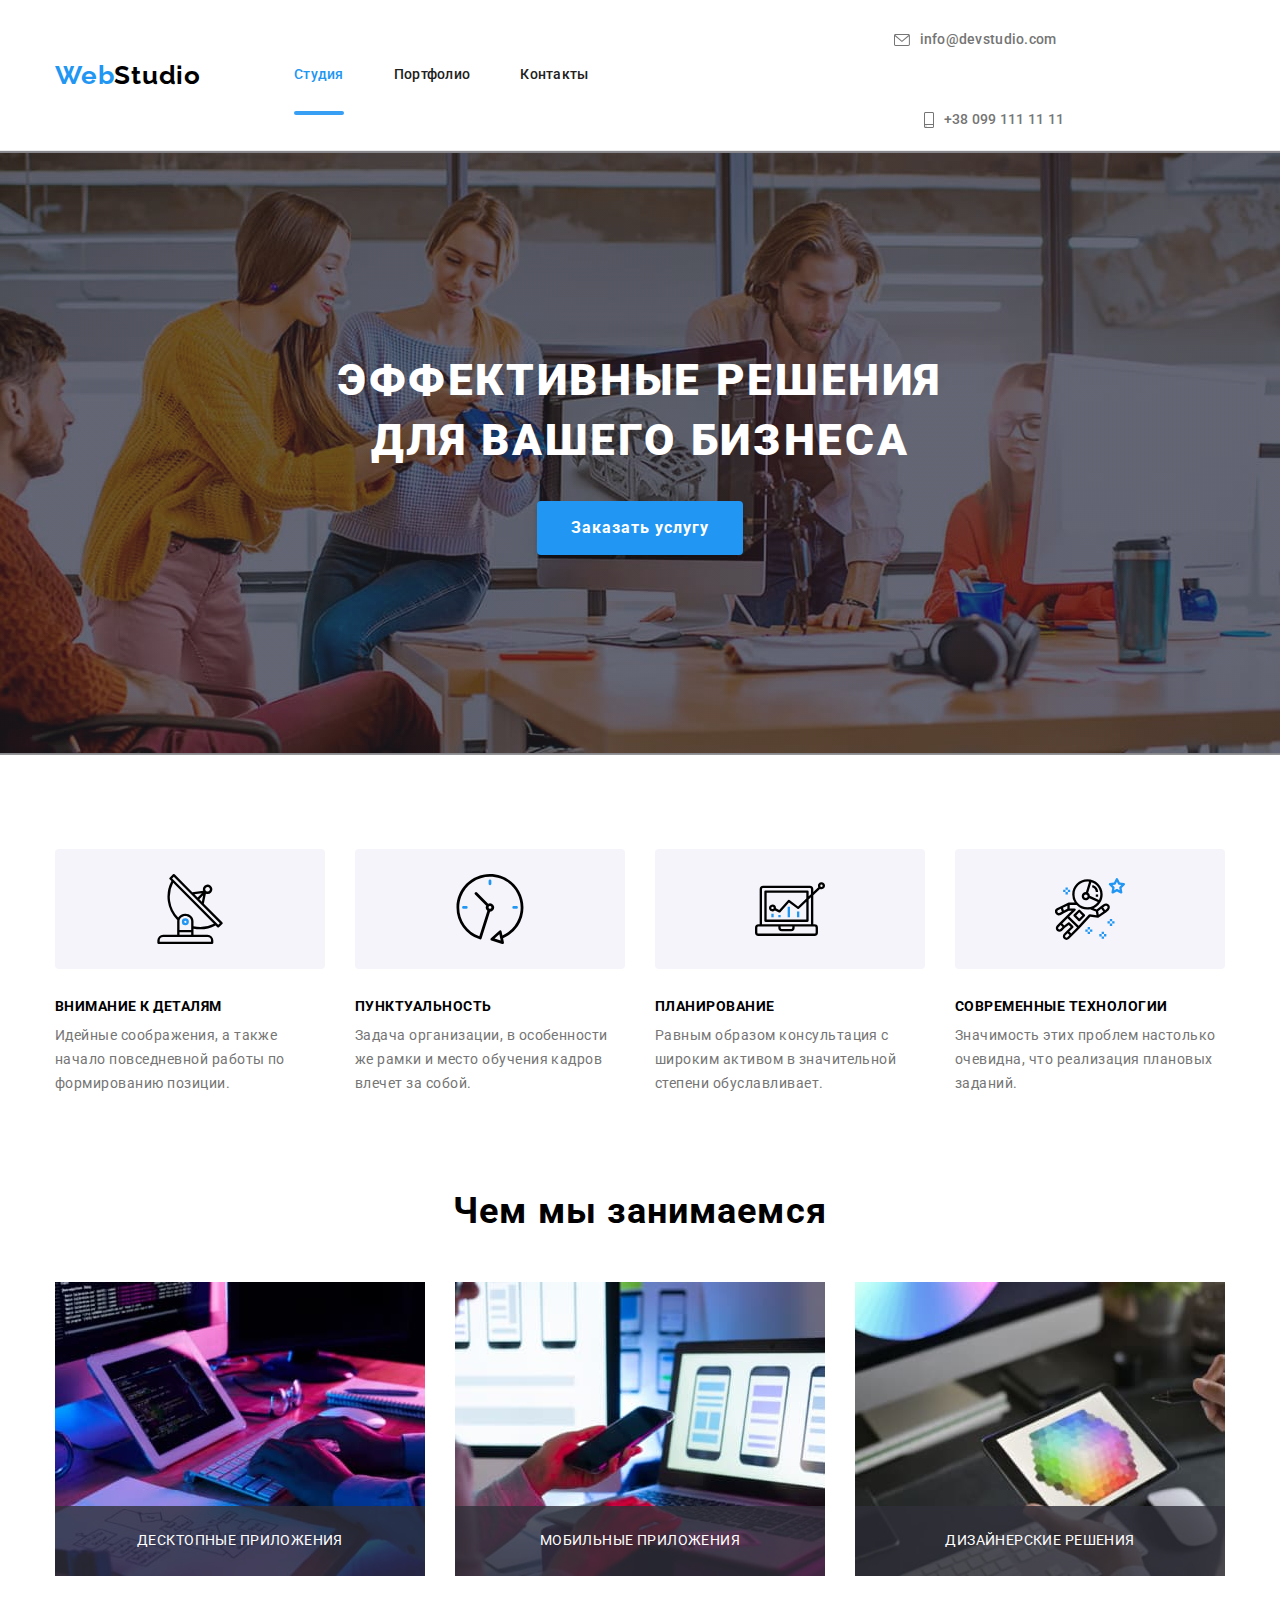
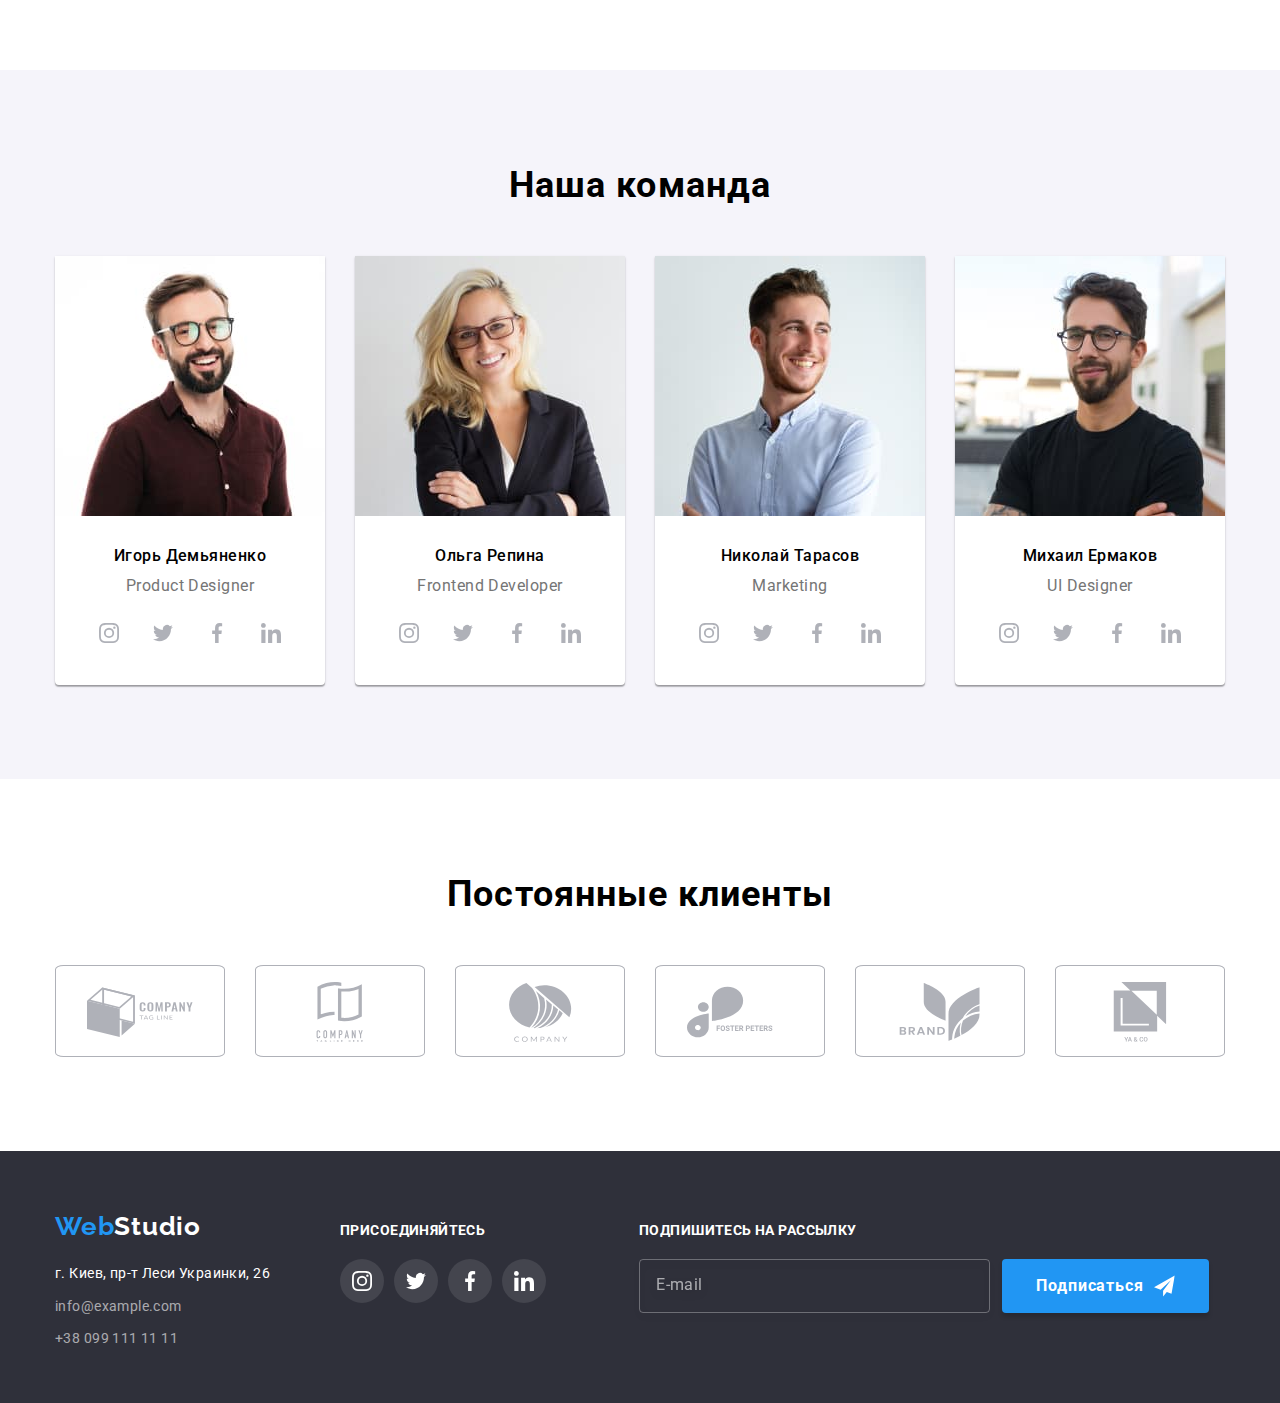
==== commit 290b6be5: "fixed menu a little better than before" ====
--- a/index.html
+++ b/index.html
@@ -16,59 +16,86 @@
     href="https://cdnjs.cloudflare.com/ajax/libs/modern-normalize/1.1.0/modern-normalize.min.css" />
 
   <link rel="stylesheet" href="./css/main.min.css">
- 
+
 </head>
 
 <body>
-   <header class="header">
-    <div class="container main-nav">
-      <nav class="nav">
-      
+  <header class="header">
+    <div class="container">
+      <div class="logo-wrap">
         <a href="./index.html" class="logo">
           Web<span class="logo--dark">Studio</span>
         </a>
-
-        <ul class="site-nav list">
-          <li class="site-nav__item">
-            <a href="./index.html" class="site-nav__link site-nav__link--currant">Студия</a>
-          </li>
-          <li class="site-nav__item">
-            <a href="./portfolio.html" class="site-nav__link">Портфолиo</a>
-          </li>
-          <li class="site-nav__item"><a href="" class="site-nav__link">Контакты</a></li>
-        </ul>
-
-      </nav>
-
-      <ul class="connection header--connection list">
-        <li class="connection__item">
-          <a href="mailto:info@devstudio.com" class="connection__link">
-            <svg class="connection__icon connection__icon--letter">
-              <use href="./images/icons/icons.svg#icon-envelope" width="16" height="12"></use>
-            </svg>info@devstudio.com</a>
-        </li>
-        <li class="connection__item">
-          <a href="tel:+38099111111" class="connection__link">
-            <svg class="connection__icon connection__icon--tel">
-              <use href="./images/icons/icons.svg#icon-smartphone" width="10" height="16"></use>
-            </svg>+38 099 111 11 11</a>
-        </li>
-      </ul>
+      </div>
+
+      <button type="button" class="menu-button is-open" aria-controls="menu-container" aria-expanded="false"
+        data-menu-button>
+        <svg width="40" height="40" aria-label="Переключатель мобильного меню">
+          <use class="icon-cross" href="./images/icons/icons.svg#icon-cross"></use>
+          <use class="icon-menu" href="./images/icons/icons.svg#icon-menu"></use>
+        </svg>
+      </button>
+
+      <div class="menu-container is-open" id="menu-container" data-menu>
+        <nav class="nav">
+
+          <ul class="site-nav list">
+            <li class="site-nav__item">
+              <a href="./index.html" class="site-nav__link site-nav__link--currant">Студия</a>
+            </li>
+            <li class="site-nav__item">
+              <a href="./portfolio.html" class="site-nav__link">Портфолиo</a>
+            </li>
+            <li class="site-nav__item"><a href="" class="site-nav__link">Контакты</a></li>
+          </ul>
+
+        </nav>
+
+        <ul class="connection header--connection list">
+          <li class="connection__item">
+            <a href="mailto:info@devstudio.com" class="connection__link">
+              <svg class="connection__icon connection__icon--letter">
+                <use href="./images/icons/icons.svg#icon-envelope" width="16" height="12"></use>
+              </svg>info@devstudio.com</a>
+          </li>
+          <li class="connection__item">
+            <a href="tel:+38099111111" class="connection__link">
+              <svg class="connection__icon connection__icon--tel">
+                <use href="./images/icons/icons.svg#icon-smartphone" width="10" height="16"></use>
+              </svg>+38 099 111 11 11</a>
+          </li>
+        </ul>
+
+        <ul class="social-header">
+          <li class="social-header__item">
+            <a class="social-header__link " href="">Instagram</a>
+          </li>
+          <li class="social-header__item">
+            <a class="social-header__link " href="">Twitter</a>
+          </li>
+          <li class="social-header__item">
+            <a class="social-header__link " href="">Facebook</a>
+          </li>
+          <li class="social-header__item">
+            <a class="social-header__link " href="">LinkedIn</a>
+          </li>
+        </ul>
+      </div>
 
     </div>
-  </header>   
+  </header>
 
   <main>
-    
+
     <section class="hero">
       <div class="hero__block">
         <h1 class="hero__title">Эффективные решения для вашего бизнеса</h1>
         <button data-modal-open type="button" class="button hero__button">Заказать услугу</button>
       </div>
-    </section> 
-
-
-     <section class="section half-padding-bottom item ">
+    </section>
+
+
+    <section class="section half-padding-bottom item ">
       <div class="container">
 
         <h2 class="section-title visually-hidden">Наши подходы</h2>
@@ -124,7 +151,7 @@
           </li>
         </ul>
       </div>
-    </section> 
+    </section>
 
     <section class="section half-padding-top item activity">
       <div class="container">
@@ -146,10 +173,10 @@
         </ul>
 
       </div>
-    </section> 
+    </section>
 
     <section class="section item">
-      
+
       <h2 class="section-title">Наша команда</h2>
       <div class="container">
 
@@ -308,83 +335,84 @@
       </div>
     </section>
 
-  
-
-  <section class="section item">
-    
-    <h2 class="section-title">Постоянные клиенты</h2>
+
+
+    <section class="section item">
+
+      <h2 class="section-title">Постоянные клиенты</h2>
+      <div class="container">
+        <ul class="clients-list list">
+          <li class="clients">
+            <a class="clients-set" href="">
+              <svg class="clients-icon">
+                <use href="./images/icons/icons.svg#icon-logo-1"></use>
+              </svg>
+            </a>
+          </li>
+          <li class="clients">
+            <a class="clients-set" href="">
+              <svg class="clients-icon">
+                <use href="./images/icons/icons.svg#icon-logo-2"></use>
+              </svg>
+            </a>
+          </li>
+          <li class="clients">
+            <a class="clients-set" href="">
+              <svg class="clients-icon">
+                <use href="./images/icons/icons.svg#icon-logo-3"></use>
+              </svg>
+            </a>
+          </li>
+          <li class="clients">
+            <a class="clients-set" href="">
+              <svg class="clients-icon">
+                <use href="./images/icons/icons.svg#icon-logo-4"></use>
+              </svg>
+            </a>
+          </li>
+          <li class="clients">
+            <a class="clients-set" href="">
+              <svg class="clients-icon">
+                <use href="./images/icons/icons.svg#icon-logo-5"></use>
+              </svg>
+            </a>
+          </li>
+          <li class="clients">
+            <a class="clients-set" href="">
+              <svg class="clients-icon">
+                <use href="./images/icons/icons.svg#icon-logo-6"></use>
+              </svg>
+            </a>
+          </li>
+        </ul>
+      </div>
+    </section>
+
+  </main>
+
+  <footer class="footer">
     <div class="container">
-      <ul class="clients-list list">
-        <li class="clients">
-          <a class="clients-set" href="">
-            <svg class="clients-icon">
-              <use href="./images/icons/icons.svg#icon-logo-1"></use>
-            </svg>
-          </a>
-        </li>
-        <li class="clients">
-          <a class="clients-set" href="">
-            <svg class="clients-icon">
-              <use href="./images/icons/icons.svg#icon-logo-2"></use>
-            </svg>
-          </a>
-        </li>
-        <li class="clients">
-          <a class="clients-set" href="">
-            <svg class="clients-icon">
-              <use href="./images/icons/icons.svg#icon-logo-3"></use>
-            </svg>
-          </a>
-        </li>
-        <li class="clients">
-          <a class="clients-set" href="">
-            <svg class="clients-icon">
-              <use href="./images/icons/icons.svg#icon-logo-4"></use>
-            </svg>
-          </a>
-        </li>
-        <li class="clients">
-          <a class="clients-set" href="">
-            <svg class="clients-icon">
-              <use href="./images/icons/icons.svg#icon-logo-5"></use>
-            </svg>
-          </a>
-        </li>
-        <li class="clients">
-          <a class="clients-set" href="">
-            <svg class="clients-icon">
-              <use href="./images/icons/icons.svg#icon-logo-6"></use>
-            </svg>
-          </a>
-        </li>
-      </ul>
-    </div>
-  </section> 
-
-</main> 
-  
-  <footer class="footer"> 
-    <div class="container">
-      
+
       <div class="footer-address">
         <a href="./index.html" class="logo">
           Web<span class="logo--light">Studio</span>
         </a>
-            <address>
-              <ul class="address footer-address__address list">
-                <li class="address__item">
-                  <a href="https://goo.gl/maps/AbRdGrzq3GSi3ECj9" class="address__link address__link-map">г. Киев, пр-т Леси Украинки, 26</a>
-                </li>
-                <li class="address__item ">
-                  <a href="mailto:info@example.com" class="address__link">info@example.com</a>
-                </li>
-                <li class="address__item">
-                  <a href="tel:+38099111111" class="address__link"> +38 099 111 11 11</a>
-                </li>
-              </ul>
-            </address>
-      </div>
-      
+        <address>
+          <ul class="address footer-address__address list">
+            <li class="address__item">
+              <a href="https://goo.gl/maps/AbRdGrzq3GSi3ECj9" class="address__link address__link-map">г. Киев, пр-т Леси
+                Украинки, 26</a>
+            </li>
+            <li class="address__item ">
+              <a href="mailto:info@example.com" class="address__link">info@example.com</a>
+            </li>
+            <li class="address__item">
+              <a href="tel:+38099111111" class="address__link"> +38 099 111 11 11</a>
+            </li>
+          </ul>
+        </address>
+      </div>
+
       <div class="footer-social">
         <p class="slogan">ПРИСОЕДИНЯЙТЕСЬ</p>
 
@@ -421,99 +449,99 @@
 
       </div>
 
-      
+
       <div class="subscribe">
         <p class="slogan">ПОДПИШИТЕСЬ НА РАССЫЛКУ</p>
         <div class="subscribe__wrap">
           <input type="email" name="mail" id="mail" placeholder="E-mail">
           <button type="submit" class="button subscribe__button">Подписаться
             <svg class="subscribe__icon">
-              <use href="./images/icons/icons.svg#icon-airplane" ></use>
+              <use href="./images/icons/icons.svg#icon-airplane"></use>
             </svg>
           </button>
         </div>
-      </div> 
+      </div>
 
     </div>
-  </footer>  
+  </footer>
 
 
   <div class="backdrop is-hidden" data-modal>
     <div class="modal">
-              <button type="submit" class="modal-close" data-modal-close>
-                <svg class="close">
-                  <use href="./images/icons/icons.svg#icon-close" width="18" height="18"></use>
-                </svg>
-              </button>
-          <p class="modal-title">Оставьте свои данные, мы вам перезвоним</p>
-
-          <form action="#" class="form" autocomplete="off">
-           
-           <div class="form__field">
-            <label for="user-name" class="form__label">Имя</label>
-
-
-            <span class="input-wrap">
-              <input type="text" class="form-input" name="user-name" id="user-name" placeholder=" ">
-              <svg class="form-icon">
-                <use href="./images/icons/icons.svg#icon-person" width="18"></use>
+      <button type="submit" class="modal-close" data-modal-close>
+        <svg class="close">
+          <use href="./images/icons/icons.svg#icon-close" width="18" height="18"></use>
+        </svg>
+      </button>
+      <p class="modal-title">Оставьте свои данные, мы вам перезвоним</p>
+
+      <form action="#" class="form" autocomplete="off">
+
+        <div class="form__field">
+          <label for="user-name" class="form__label">Имя</label>
+
+
+          <span class="input-wrap">
+            <input type="text" class="form-input" name="user-name" id="user-name" placeholder=" ">
+            <svg class="form-icon">
+              <use href="./images/icons/icons.svg#icon-person" width="18"></use>
+            </svg>
+          </span>
+
+        </div>
+
+        <div class="form__field">
+          <label for="user-tel" class="form__label">Телефон</label>
+          <span class="input-wrap">
+            <input type="tel" class="form-input" name="user-tel" id="user-tel" placeholder=" ">
+            <svg class="form-icon">
+              <use href="./images/icons/icons.svg#icon-phone" width="18"></use>
+            </svg>
+          </span>
+        </div>
+
+        <div class="form__field">
+          <label for="user-email" class="form__label">Почта</label>
+          <span class="input-wrap">
+            <input type="email" class="form-input" name="user-email" id="user-email" placeholder=" ">
+            <svg class="form-icon">
+              <use href="./images/icons/icons.svg#icon-email" width="18"></use>
+            </svg>
+          </span>
+        </div>
+
+        <div class="form__field--comment">
+          <label for="user-comment" class="form__label--comment">Комментарий</label>
+          <textarea name="user-comment" id="user-comment" rows="5" class="form__comment"
+            placeholder="Введите текст"></textarea>
+        </div>
+
+        <div class=" check">
+          <input class="check__input visually-hidden" type="checkbox" id="input-check" value="yes" name="policy">
+          <label for="input-check" class="check__text ">
+            <span>
+              <svg class="check__icon" width="11" height="8">
+                <use href="./images/icons/icons.svg#icon-check"></use>
               </svg>
             </span>
-
-           </div>
-           
-           <div class="form__field" >
-            <label for="user-tel" class="form__label">Телефон</label>
-           <span class="input-wrap">
-              <input type="tel" class="form-input" name="user-tel" id="user-tel" placeholder=" ">
-              <svg class="form-icon">
-                <use href="./images/icons/icons.svg#icon-phone" width="18" ></use>
-              </svg>
-           </span>
-           </div>
-
-           <div class="form__field">
-            <label for="user-email" class="form__label">Почта</label>
-            <span class="input-wrap">
-              <input type="email" class="form-input" name="user-email" id="user-email" placeholder=" ">
-              <svg class="form-icon">
-                <use href="./images/icons/icons.svg#icon-email" width="18" ></use>
-              </svg>
-            </span>
-           </div> 
-
-           <div class="form__field--comment">
-           <label for="user-comment" class="form__label--comment">Комментарий</label>
-           <textarea name="user-comment" id="user-comment" rows="5" class="form__comment" placeholder="Введите текст"></textarea>
-           </div>
-
-          <div class=" check">
-            <input  class="check__input visually-hidden" type="checkbox" id="input-check" value="yes" name="policy">
-            <label for="input-check" class="check__text ">
-                <span>
-                <svg class="check__icon" width="11" height="8">
-                    <use href="./images/icons/icons.svg#icon-check"></use>
-                </svg> 
-              </span>
-            Соглашаюсь с рассылкой и принимаю  <a href="" class="check__link"> Условия договора</a></label>
-        </div>
-
-           <div class="modal__button">
-            <button  type="submit"  class="button">Отправить</button>
-           </div>
-         
-         </form>
+            Соглашаюсь с рассылкой и принимаю <a href="" class="check__link"> Условия договора</a></label>
+        </div>
+
+        <div class="modal__button">
+          <button type="submit" class="button">Отправить</button>
+        </div>
+
+      </form>
     </div>
 
-           
-  </div> 
-
-
- <script src="./js/modal.js"></script>
- 
-  
-  
+
+  </div>
+
+  <script src="./js/menu.js"></script>
+  <script src="./js/modal.js"></script>
+
+
+
 </body>
 
-</html>
-
+</html>--- a/css/main.min.css
+++ b/css/main.min.css
@@ -1,2 +1,2 @@
-:root{--accent-color: #2196f3;--white-color: #ffffff;--header-title-color: #212121;--header-text-color: #757575;--primary-text-color: #757575;--primary-title-color: #212121;--footer-title-color: #212121;--footer-text-color: rgba(255, 255, 255, 0.6);--footer-background-color: #2f303a;--gap: 30px;--item: 1}.visually-hidden{position:absolute;white-space:nowrap;width:1px;height:1px;overflow:hidden;border:0;padding:0;clip:rect(0 0 0 0);clip-path:inset(50%);margin:-1px}ul{padding:0;margin:0;list-style:none;cursor:pointer;text-decoration:none}img{display:block;max-width:100%;height:auto}a{text-decoration:none}a,p,h1,h2,h3{padding:0;margin:0}body{background:var(--white-color);font-family:"Roboto", sans-serif;letter-spacing:0.03em}.grid{display:flex;flex-wrap:wrap;margin-top:calc(var(--gap) * -1);margin-left:calc(var(--gap) * -1)}.grid-item{flex-basis:calc(100% / var(--item) - var(--gap));margin-top:var(--gap);margin-left:var(--gap)}.link{font-family:inherit;font-weight:500;font-size:14px;line-height:1.14;letter-spacing:0.02em;text-decoration:none;transition:color 500ms cubic-bezier(0.4, 0, 0.2, 1)}.section{padding-top:60px;padding-bottom:60px}@media screen and (min-width: 1200px){.section{padding-top:94px;padding-bottom:94px}}@media screen and (min-width: 1200px){.section.half-padding-bottom{padding-bottom:47px}}.half-padding-top{padding-top:47px}.item:nth-child(4){background-color:#f5f4fa}.container{width:100%;margin-left:auto;margin-right:auto;padding-left:15px;padding-right:15px}@media screen and (min-width: 480px){.container{width:480px}}@media screen and (min-width: 768px){.container{width:768px}}@media screen and (min-width: 1200px){.container{width:1200px}}.logo{font-family:Raleway, sans-serif;font-size:24px;line-height:1.16;font-weight:700;letter-spacing:.03em;text-decoration:none;color:var(--accent-color)}@media screen and (min-width: 1200px){.logo{font-size:26px;line-height:1.19;font-weight:700;letter-spacing:.03em}}.logo--dark{color:#000000}.logo--light{color:var(--white-color)}.menu-button{display:inline-flex;margin:10px 0;padding:0;border:none;background-color:transparent}.icon-cross{display:none}.is-open .icon-cross{display:block}.is-open .icon-menu{display:none}.menu-container{display:none;position:absolute;top:100%;left:0;width:100%;height:400px;background-color:teal;padding:20px;text-align:center;font-size:20px}.menu-container.is-open{display:block}.header{position:relative;background-color:var(--white-color);border:solid #ececec;border-width:0 0 1px 0;width:100%}.header--connection{margin-left:auto}.main-nav,.nav{display:flex;align-items:center}.site-nav{display:flex}.site-nav__item:not(:last-child){margin-right:50px}.site-nav__item:first-child{margin-left:93px}@media screen and (min-width: 768px){.site-nav__item:first-child{margin-left:88px}}@media screen and (min-width: 1200px){.site-nav__item:first-child{margin-left:93px}}.site-nav__link{display:block;padding-top:32px;padding-bottom:32px;color:var(--header-title-color);font-family:inherit;font-size:14px;line-height:1.14;font-weight:500;letter-spacing:.02em;text-decoration:none;transition:color 500ms cubic-bezier(0.4, 0, 0.2, 1)}.site-nav__link:hover,.site-nav__link:focus{color:var(--accent-color)}.site-nav__item{position:relative}.site-nav__link--currant{color:var(--accent-color)}.site-nav__link--currant::before{position:absolute;display:inline-block;content:"";width:100%;height:4px;bottom:0;border-radius:2px;background-color:rgba(33,150,243,0.9);opacity:1}.connection{display:flex}@media screen and (min-width: 768px){.connection{flex-wrap:wrap;margin-left:84px;margin-bottom:-10px}}@media screen and (min-width: 1200px){.connection{display:flex;margin-left:auto;margin-bottom:0}}@media screen and (min-width: 768px){.connection__item{margin-bottom:10px}}@media screen and (min-width: 1200px){.connection__item{margin-bottom:0}}@media screen and (min-width: 768px){.connection__item+.connection__item{margin-left:0}}@media screen and (min-width: 1200px){.connection__item+.connection__item{margin-left:30px}}.connection__link{display:flex;align-items:center;color:var(--header-text-color);font-family:inherit;font-size:14px;line-height:1.14;font-weight:500;letter-spacing:.02em;text-decoration:none;transition:color 500ms cubic-bezier(0.4, 0, 0.2, 1)}.connection__link:hover,.connection__link:focus{color:var(--accent-color)}@media screen and (min-width: 768px){.connection__link{padding-top:0;padding-bottom:0;font-size:12px;line-height:1.16;font-weight:500;letter-spacing:.02em}}@media screen and (min-width: 1200px){.connection__link{padding-top:32px;padding-bottom:32px;font-size:14px;line-height:1.14;font-weight:500;letter-spacing:.02em}}.connection__icon{margin-right:10px;fill:var(--header-text-color);transition:fill 500ms cubic-bezier(0.4, 0, 0.2, 1)}.connection__icon:hover,.connection__icon:focus{fill:var(--accent-color)}.connection__link:hover .connection__icon,.connection__link:focus .connection__icon{fill:var(--accent-color)}.connection__icon--letter{display:flex;align-self:center;margin-right:10px;width:16px;height:12px}.connection__icon--tel{width:10px;height:16px}.button{font-family:inherit;font-size:16px;line-height:1.87;font-weight:700;letter-spacing:.06em;min-width:200px;min-height:50px;padding:10px 32px;text-align:center;border-color:transparent;border-radius:4px;box-shadow:0px 4px 4px rgba(0,0,0,0.15);background:var(--accent-color);color:var(--white-color);cursor:pointer;transition:background 500ms cubic-bezier(0.4, 0, 0.2, 1)}.button:hover,.button:focus{background:#1473c0;box-shadow:0px 4px 4px rgba(0,0,0,0.15);border-radius:4px}.hero{margin-left:auto;margin-right:auto;background-color:#c4c4c4;background-position:center;background-image:linear-gradient(to right, rgba(47,48,58,0.4), rgba(47,48,58,0.4)),url("../images/hero-overlay.jpg");background-repeat:no-repeat;color:var(--white-color);font-family:inherit;text-align:center}.hero__block{padding-top:118px;padding-bottom:118px;text-align:center}@media screen and (min-width: 1200px){.hero__block{padding-top:200px;padding-bottom:200px}}.hero__title{margin:0 auto;margin-bottom:30px;max-width:360px;font-size:26px;line-height:1.6;font-weight:900;letter-spacing:.06em;text-transform:uppercase}@media screen and (min-width: 1200px){.hero__title{max-width:696px;font-size:44px;line-height:1.36;font-weight:900;letter-spacing:.06em;margin-top:0;margin-bottom:30px}}.section-title{margin-bottom:30px;font-size:28px;line-height:1.17;font-weight:700;letter-spacing:.03em;text-align:center}@media screen and (min-width: 1200px){.section-title{margin-bottom:50px;font-size:36px;line-height:1.17;font-weight:700;letter-spacing:.03em}}.features-list{--item:1}@media screen and (min-width: 768px){.features-list{--item:2}}@media (min-width: 1200px){.features-list{--item:4}}.features-list__item{width:100%}@media screen and (min-width: 768px){.features-list__item{width:calc(100% / 2 + 30px)}}@media screen and (min-width: 1200px){.features-list__item{width:270px}}.features-list__wrap{display:flex;justify-content:center;align-items:center;height:120px;margin-bottom:30px;background:#f5f4fa;border-radius:4px;border:transparent}.features-list__wrap:last-child{margin-right:0}.features-list__title{padding-bottom:10px;text-transform:uppercase;font-weight:700;font-size:14px;line-height:1.14;text-align:center}@media screen and (min-width: 768px){.features-list__title{text-align:left}}.features-list__text{color:var(--primary-text-color);font-size:14px;line-height:1.71;text-align:left}.features-list__icon{width:70px;height:70px;background-color:transparent}.activity{display:none}@media screen and (min-width: 1200px){.activity{display:block}}.directions{--item:3}.directions__element{position:relative}.directions__hover{position:absolute;text-align:center;font-weight:700;width:100%;height:70px;bottom:0;left:0;font-size:14px;line-height:1.14;font-weight:400;letter-spacing:.03em;text-transform:uppercase;padding:27px 82px;color:var(--white-color);background-color:rgba(47,48,58,0.8);opacity:1}.social{display:flex;justify-content:center;width:206px;height:44px;padding:0}.social__item{display:flex;justify-content:center;align-items:center;width:44px;height:44px;margin-right:10px}.social__item:last-child{margin-right:0}.social__link{display:flex;justify-content:center;align-items:center;width:44px;height:44px;border-radius:50%;transition:background-color 500ms cubic-bezier(0.4, 0, 0.2, 1)}.social__link:hover,.social__link:focus{background-color:var(--accent-color)}.social__icon{width:20px;height:20px;background-color:transparent;transition:fill 500ms cubic-bezier(0.4, 0, 0.2, 1)}.social__link:hover .social__icon,.social__link:focus .social__icon{fill:var(--white-color)}.social__link--team{background-color:transparent}.social__icon--team{fill:#afb1b8}.social__link--footer{background-color:rgba(255,255,255,0.1)}.social__icon--footer{fill:var(--white-color)}.team-list{--item:1}@media screen and (min-width: 768px){.team-list{--item:2}}@media screen and (min-width: 1200px){.team-list{--item:4}}.team-list__element{background-color:var(--white-color);box-shadow:0px 1px 3px rgba(0,0,0,0.12),0px 1px 1px rgba(0,0,0,0.14),0px 2px 1px rgba(0,0,0,0.2);border-radius:0px 0px 4px 4px}.team-list__item{padding-top:30px;padding-bottom:30px;width:100%}@media screen and (min-width: 480px){.team-list__item{width:450px}}@media screen and (min-width: 768px){.team-list__item{width:354px}}@media screen and (min-width: 1200px){.team-list__item{width:270px}}.team-list__names{font-size:16px;line-height:1.19;font-weight:500;letter-spacing:.03em;text-align:center}.team-list__jobs{margin-top:10px;color:var(--primary-text-color);font-size:16px;line-height:1.19;font-weight:400;letter-spacing:.03em;text-align:center}.team-list__social{margin:16px auto 0 auto}@media screen and (min-width: 1200px){.team-list__social{margin:16px 32px 0 32px}}.clients-list{display:flex;flex-wrap:wrap;margin-right:-30px;margin-bottom:-30px}@media screen and (min-width: 1200px){.clients-list{margin-right:0px}}.clients{display:flex;margin-bottom:30px;margin-right:30px;width:calc( 100% / 2 - 30px);height:92px;border:#afb1b8 1px solid;border-radius:5%;transition:border, fill;transition-duration:500ms;transition-timing-function:cubic-bezier(0.4, 0, 0.2, 1)}.clients:hover,.clients:focus{border:var(--accent-color) 0.1px solid}@media screen and (min-width: 768px){.clients{width:calc( 100% / 3 - 30px)}}@media screen and (min-width: 1200px){.clients{width:170px}.clients:last-child{margin-right:0}}.clients-set{display:flex;align-items:center;margin-right:auto;margin-left:auto;height:92px}.clients-icon{width:106px;height:60px;fill:#afb1b8;transition:fill 500ms cubic-bezier(0.4, 0, 0.2, 1)}.clients-set:hover .clients-icon,.clients-set:focus .clients-icon{fill:var(--accent-color)}.footer{display:flex;background-color:var(--footer-background-color);color:var(--white-color);font-family:Roboto, sans-serif;font-style:normal;height:100%}@media screen and (min-width: 1200px){.footer{height:252px}}@media screen and (min-width: 768px){.footer .container{display:flex;flex-wrap:wrap;justify-content:space-around}}@media screen and (min-width: 1200px){.footer .container{flex-wrap:nowrap;justify-content:left}}.wrap-tab{display:block}@media screen and (min-width: 768px){.wrap-tab{display:flex}}.footer-address{text-align:center;flex-shrink:0;margin-top:60px}@media screen and (min-width: 768px){.footer-address{margin-right:165px}}@media screen and (min-width: 1200px){.footer-address{text-align:left;margin-right:70px}}.footer-address__address{margin-top:20px}.address__link{font-style:normal;font-size:14px;line-height:1.71;font-weight:400;letter-spacing:.03em}.address__link{color:var(--footer-text-color)}.address__link:hover{color:var(--footer-text-color)}.address__link-map{color:var(--white-color)}.address__link-map:hover{color:var(--white-color)}.address__item{margin-bottom:9px}.address__item:last-child{margin-bottom:0}.footer-social{margin-top:60px;text-align:center}@media screen and (min-width: 768px){.footer-social{text-align:left}}@media screen and (min-width: 1200px){.footer-social{margin-right:0px;margin-top:72px}}.social--footer{margin-left:auto;margin-right:auto}.slogan{text-align:center;margin-bottom:20px;font-size:14px;line-height:1.14;font-weight:700;letter-spacing:.03em}@media screen and (min-width: 1200px){.slogan{text-align:left}}.messangers__link--footer{background-color:rgba(255,255,255,0.1)}.messangers__icon--footer{fill:var(--white-color);background-color:transparent}.messangers__link--footer:hover .messangers__icon--footer,.messangers__link--footer:focus .messangers__icon--footer{fill:var(--white-color)}.subscribe{margin-top:60px;margin-bottom:60px;width:100%}@media screen and (min-width: 1200px){.subscribe{margin-top:72px;margin-left:93px;width:570px}}.subscribe__wrap{flex-wrap:wrap;justify-content:center;display:block}@media screen and (min-width: 1200px){.subscribe__wrap{flex-wrap:nowrap;justify-content:left;display:flex}}.subscribe__wrap input{padding:15px 16px;background-color:transparent;border:1px solid rgba(255,255,255,0.3);box-sizing:border-box;filter:drop-shadow(0px 4px 4px rgba(0,0,0,0.15));border-radius:4px;width:100%;margin-left:auto;margin-right:auto;display:block}.subscribe__wrap input::placeholder{font-size:16px;line-height:1.25;font-weight:400;letter-spacing:.03em;color:rgba(255,255,255,0.6)}@media screen and (min-width: 768px){.subscribe__wrap input{width:450px}}@media screen and (min-width: 1200px){.subscribe__wrap input{width:358px}}.subscribe__button{margin-top:20px;display:flex;align-self:center;margin-left:auto;margin-right:auto}@media screen and (min-width: 1200px){.subscribe__button{margin-top:0;margin-left:12px}}.subscribe__icon{align-items:baseline;align-self:center;width:24px;height:24px;margin-left:10px;fill:var(--white-color);transition:fill 500ms cubic-bezier(0.4, 0, 0.2, 1)}.button:hover .subscribe__icon,.button:focus .subscribe__icon{fill:var(--white-color)}.backdrop{position:fixed;top:0;left:0;width:100%;height:100%;background-color:rgba(0,0,0,0.2);opacity:1;transition:opacity 500ms cubic-bezier(0.4, 0, 0.2, 1)}.backdrop.is-hidden{opacity:0;pointer-events:none}.backdrop.is-hidden .modal{transform:translate(-50%, -50%) scale(0.5)}.modal{position:absolute;top:50%;left:50%;min-width:100%;min-height:609px;padding:40px;background-color:var(--white-color);box-shadow:0px 1px 3px rgba(0,0,0,0.12),0px 1px 1px rgba(0,0,0,0.14),0px 2px 1px rgba(0,0,0,0.2);border-radius:4px;transform:translate(-50%, -50%) scale(1);transition:transform 250ms cubic-bezier(0.4, 0, 0.2, 1)}@media screen and (min-width: 480px){.modal{min-width:450px}}@media screen and (min-width: 1200px){.modal{min-width:528px;min-height:581px}}.modal-close{position:absolute;display:flex;align-items:center;justify-content:center;margin:0;padding:0;top:8px;right:8px;width:30px;height:30px;border-radius:50%;border:1px solid rgba(0,0,0,0.1);background-color:inherit}.modal-close:hover{fill:var(--accent-color)}.close{width:18px;height:18px}.modal-title{display:flex;flex-wrap:wrap;text-align:center;margin-bottom:12px;font-size:20px;line-height:1.5;font-weight:700;letter-spacing:.03em;color:var(--primary-title-color)}@media screen and (min-width: 768px){.modal-title{display:block;flex-wrap:nowrap;text-align:center;font-size:20px;line-height:1.15;font-weight:700;letter-spacing:.03em}}.form__field{margin-bottom:10px;height:58px}.form__label{margin-bottom:4px;font-size:12px;line-height:1.15;font-weight:400;letter-spacing:.01em;color:var(--primary-text-color)}.form-input{font-size:16px;line-height:1.15;font-weight:400;letter-spacing:.01em;font:inherit;border:1px solid rgba(33,33,33,0.2);box-sizing:border-box;border-radius:4px;height:40px;width:100%;padding-left:42px}.input-wrap{display:block;position:relative}.form-icon{position:absolute;width:18px;height:18px;top:50%;left:8px;transform:translateY(-50%);background-color:inherit}.form-input:focus ~ .form-icon,.form-input:hover ~ .form-icon,.form-input:hover{fill:var(--accent-color);border-color:var(--accent-color)}.form__field--comment{margin-bottom:20px}.form__label--comment{font-size:12px;line-height:1.15;font-weight:400;letter-spacing:.01em;color:#757575}.form__comment{margin-top:4px;resize:none;height:120px;padding:12px 16px;width:100%;font-size:12px;line-height:1.15;font-weight:400;letter-spacing:.01em;border:1px solid rgba(33,33,33,0.2);border-radius:4px}.form__comment::placeholder{color:rgba(117,117,117,0.5)}.check{height:100%;margin-bottom:30px}.check__text{display:flex;position:relative;flex-wrap:wrap;font-size:12px;line-height:1.56;font-weight:400;letter-spacing:.03em;color:var(--primary-text-color)}@media screen and (min-width: 768px){.check__text{font-size:14px;line-height:1.41;font-weight:400;letter-spacing:.03em}}.check__link{color:var(--accent-color);background-color:var(--white-color);text-decoration:underline;margin-left:5px;flex-shrink:0}.check__text span{display:flex;align-items:center;justify-content:center;margin-right:5px;width:16px;height:15px;border:2px solid var(--primary-title-color);border-radius:3px;background-repeat:no-repeat}.check__icon{fill:var(--white-color)}.check__input:checked+.check__text span{background-color:var(--accent-color);border:none}.modal__button{text-align:center}.projects-filter{margin-bottom:40px;margin-top:-15px;display:flex;flex-wrap:wrap}@media screen and (min-width: 768px){.projects-filter{margin-bottom:30px;justify-content:center;flex-wrap:nowrap}}.projects-filter__button{margin-top:15px;margin-right:8px;padding:6px 22px;border-radius:4px;border-color:transparent;border-radius:4px;font-family:inherit;font-size:16px;line-height:1.6;font-weight:500;letter-spacing:.03em;cursor:pointer;background-color:#f5f4fa;color:var(--primary-title-color);transition:color 500ms cubic-bezier(0.4, 0, 0.2, 1),background-color 500ms cubic-bezier(0.4, 0, 0.2, 1)}.projects-filter__button:hover,.projects-filter__button:focus{background-color:var(--accent-color);color:var(--white-color);filter:drop-shadow(0px 4px 4px rgba(0,0,0,0.25))}@media screen and (min-width: 768px){.projects-filter__button{margin-bottom:0}}.project__link{display:flex;flex-direction:column;height:100%}.project__name{padding:20px 24px 20px 24px;border:solid #eeeeee;border-width:0 1px 1px 1px;flex-grow:1}.project__title{color:var(--primary-title-color);font-size:18px;line-height:2;font-weight:700;letter-spacing:.06em}.project__text{margin-top:4px;color:var(--primary-text-color);font-size:16px;line-height:1.8;font-weight:400;letter-spacing:.03em}.project__item:hover{box-shadow:0px 1px 1px rgba(0,0,0,0.12),0px 4px 4px rgba(0,0,0,0.06),1px 4px 6px rgba(0,0,0,0.16)}@media screen and (min-width: 768px){.project__item{width:450px}}.section-projects{--item:1}@media screen and (min-width: 768px){.section-projects{--item:2}}@media screen and (min-width: 1200px){.section-projects{--item:3}}.project__wrap{position:relative;overflow:hidden}.project__desctiption{position:absolute;font-size:18px;line-height:1.56;font-weight:400;letter-spacing:.03em;top:0;padding:63px 24px;color:var(--white-color);background-color:rgba(33,150,243,0.9);transform:translateY(100%);transition:transform 500ms;transition-timing-function:cubic-bezier(0.4, 0, 0.2, 1)}.project__item:hover .project__desctiption,.project__item:focus .project__desctiption{transform:translateY(0)}
+:root{--accent-color: #2196f3;--white-color: #ffffff;--header-title-color: #212121;--header-text-color: #757575;--primary-text-color: #757575;--primary-title-color: #212121;--footer-title-color: #212121;--footer-text-color: rgba(255, 255, 255, 0.6);--footer-background-color: #2f303a;--gap: 30px;--item: 1}.visually-hidden{position:absolute;white-space:nowrap;width:1px;height:1px;overflow:hidden;border:0;padding:0;clip:rect(0 0 0 0);clip-path:inset(50%);margin:-1px}ul{padding:0;margin:0;list-style:none;cursor:pointer;text-decoration:none}img{display:block;max-width:100%;height:auto}a{text-decoration:none}a,p,h1,h2,h3{padding:0;margin:0}body{background:var(--white-color);font-family:"Roboto", sans-serif;letter-spacing:0.03em}.grid{display:flex;flex-wrap:wrap;margin-top:calc(var(--gap) * -1);margin-left:calc(var(--gap) * -1)}.grid-item{flex-basis:calc(100% / var(--item) - var(--gap));margin-top:var(--gap);margin-left:var(--gap)}.link{font-family:inherit;font-weight:500;font-size:14px;line-height:1.14;letter-spacing:0.02em;text-decoration:none;transition:color 500ms cubic-bezier(0.4, 0, 0.2, 1)}.section{padding-top:60px;padding-bottom:60px}@media screen and (min-width: 1200px){.section{padding-top:94px;padding-bottom:94px}}@media screen and (min-width: 1200px){.section.half-padding-bottom{padding-bottom:47px}}.half-padding-top{padding-top:47px}.item:nth-child(4){background-color:#f5f4fa}.container{width:100%;margin-left:auto;margin-right:auto;padding-left:15px;padding-right:15px}@media screen and (min-width: 480px){.container{width:480px}}@media screen and (min-width: 768px){.container{width:768px}}@media screen and (min-width: 1200px){.container{width:1200px}}.logo-wrap{display:flex;align-items:center}.logo{font-family:Raleway, sans-serif;font-size:24px;line-height:1.16;font-weight:700;letter-spacing:.03em;text-decoration:none;color:var(--accent-color)}@media screen and (min-width: 1200px){.logo{font-size:26px;line-height:1.19;font-weight:700;letter-spacing:.03em}}.logo--dark{color:#000000}.logo--light{color:var(--white-color)}.menu-button{display:inline-flex;align-items:center;margin:10px 0;padding:0;border:none;background-color:transparent}@media screen and (min-width: 768px){.menu-button{display:none}}@media screen and (max-width: 767px){.menu-button .icon-cross{display:none}.menu-button.is-open .icon-cross{display:block}.menu-button.is-open .icon-menu{display:none}}.menu-container{display:flex}@media screen and (max-width: 767px){.menu-container{display:none;position:absolute;top:100%;left:0;width:100vw;background-color:lightgray;padding:20px;text-align:center;font-size:20px}}@media screen and (max-width: 767px){.menu-container.is-open{display:block}}.header{position:relative;background-color:var(--white-color);border:solid #ececec;border-width:0 0 1px 0;width:100%}.header .container{display:flex;justify-content:space-between}@media screen and (min-width: 768px){.header .container{justify-content:flex-start}}.main-nav{display:flex;flex-wrap:wrap;width:480px;padding:48px 40px}@media screen and (min-width: 768px){.main-nav{flex-wrap:nowrap;align-items:center;width:100%;padding:0}}.nav{display:flex;align-items:center;width:100%}.site-nav{display:block;text-align:start;margin-bottom:302px}@media screen and (min-width: 768px){.site-nav{display:flex;margin-bottom:0}}.site-nav__item{margin:0;margin-bottom:32px}.site-nav__item:last-child{margin-bottom:0}@media screen and (min-width: 768px){.site-nav__item{position:relative;margin-bottom:0}.site-nav__item:not(:last-child){margin-right:50px}.site-nav__item:first-child{margin-left:88px}}@media screen and (min-width: 1200px){.site-nav__item:first-child{margin-left:93px}}.site-nav__link{position:relative;display:inline-block;padding-top:0;padding-bottom:0;color:var(--header-title-color);font-family:inherit;font-size:40px;line-height:1.17;font-weight:500;letter-spacing:.02em;text-decoration:none;transition:color 500ms cubic-bezier(0.4, 0, 0.2, 1)}.site-nav__link:hover,.site-nav__link:focus{color:var(--accent-color)}@media screen and (min-width: 768px){.site-nav__link{padding-top:32px;padding-bottom:32px;font-size:14px;line-height:1.14;font-weight:500;letter-spacing:.02em}}.site-nav__link--currant{color:var(--accent-color)}.site-nav__link--currant::before{position:absolute;display:inline-block;content:"";width:100%;height:4px;bottom:0;border-radius:2px;background-color:rgba(33,150,243,0.9);opacity:1}.connection{display:flex;width:100%;text-align:center;flex-direction:column-reverse;margin-right:0;margin-bottom:-32px}@media screen and (min-width: 768px){.connection{display:block;flex-wrap:wrap;margin-left:84px;margin-bottom:-10px;flex-direction:row;margin-top:20px}}@media screen and (min-width: 1200px){.connection{display:flex;margin-top:0;margin-left:305px}}.connection__item{margin-bottom:32px}@media screen and (min-width: 768px){.connection__item{margin-bottom:10px}}@media screen and (min-width: 1200px){.connection__item{margin-bottom:0}}@media screen and (min-width: 768px){.connection__item+.connection__item{margin-left:0}}@media screen and (min-width: 1200px){.connection__item+.connection__item{margin-left:30px}}.connection__link{display:flex;align-items:center;font-size:24px;line-height:1.17;font-weight:500;letter-spacing:.02em;color:var(--header-text-color);transition:color 500ms cubic-bezier(0.4, 0, 0.2, 1)}.connection__link:hover,.connection__link:focus{color:var(--accent-color)}@media screen and (min-width: 768px){.connection__link{padding-top:0;padding-bottom:0;margin-bottom:0;font-size:12px;line-height:1.16;font-weight:500;letter-spacing:.02em}}@media screen and (min-width: 1200px){.connection__link{padding-top:32px;padding-bottom:32px;font-size:14px;line-height:1.14;font-weight:500;letter-spacing:.02em}}@media screen and (max-width: 767px){.connection__item:last-child>.connection__link{font-size:34px;line-height:1.17;font-weight:500;letter-spacing:.02em;color:var(--accent-color)}}.connection__icon{display:none;margin-right:10px;fill:var(--header-text-color);transition:fill 500ms cubic-bezier(0.4, 0, 0.2, 1)}.connection__icon:hover,.connection__icon:focus{fill:var(--accent-color)}.connection__link:hover .connection__icon,.connection__link:focus .connection__icon{fill:var(--accent-color)}@media screen and (min-width: 768px){.connection__icon{display:block}}.connection__icon--letter{display:none;align-self:center;margin-right:10px;width:16px;height:12px}@media screen and (min-width: 768px){.connection__icon--letter{display:flex}}.connection__icon--tel{display:none;width:10px;height:16px}@media screen and (min-width: 768px){.connection__icon--tel{display:block}}.button{font-family:inherit;font-size:16px;line-height:1.87;font-weight:700;letter-spacing:.06em;min-width:200px;min-height:50px;padding:10px 32px;text-align:center;border-color:transparent;border-radius:4px;box-shadow:0px 4px 4px rgba(0,0,0,0.15);background:var(--accent-color);color:var(--white-color);cursor:pointer;transition:background 500ms cubic-bezier(0.4, 0, 0.2, 1)}.button:hover,.button:focus{background:#1473c0;box-shadow:0px 4px 4px rgba(0,0,0,0.15);border-radius:4px}.hero{margin-left:auto;margin-right:auto;background-color:#c4c4c4;background-position:center;background-image:linear-gradient(to right, rgba(47,48,58,0.4), rgba(47,48,58,0.4)),url("../images/hero-overlay.jpg");background-repeat:no-repeat;color:var(--white-color);font-family:inherit;text-align:center}.hero__block{padding-top:118px;padding-bottom:118px;text-align:center}@media screen and (min-width: 1200px){.hero__block{padding-top:200px;padding-bottom:200px}}.hero__title{margin:0 auto;margin-bottom:30px;max-width:360px;font-size:26px;line-height:1.6;font-weight:900;letter-spacing:.06em;text-transform:uppercase}@media screen and (min-width: 1200px){.hero__title{max-width:696px;font-size:44px;line-height:1.36;font-weight:900;letter-spacing:.06em;margin-top:0;margin-bottom:30px}}.section-title{margin-bottom:30px;font-size:28px;line-height:1.17;font-weight:700;letter-spacing:.03em;text-align:center}@media screen and (min-width: 1200px){.section-title{margin-bottom:50px;font-size:36px;line-height:1.17;font-weight:700;letter-spacing:.03em}}.features-list{--item:1}@media screen and (min-width: 768px){.features-list{--item:2}}@media (min-width: 1200px){.features-list{--item:4}}.features-list__item{width:100%}@media screen and (min-width: 768px){.features-list__item{width:calc(100% / 2 + 30px)}}@media screen and (min-width: 1200px){.features-list__item{width:270px}}.features-list__wrap{display:flex;justify-content:center;align-items:center;height:120px;margin-bottom:30px;background:#f5f4fa;border-radius:4px;border:transparent}.features-list__wrap:last-child{margin-right:0}.features-list__title{padding-bottom:10px;text-transform:uppercase;font-weight:700;font-size:14px;line-height:1.14;text-align:center}@media screen and (min-width: 768px){.features-list__title{text-align:left}}.features-list__text{color:var(--primary-text-color);font-size:14px;line-height:1.71;text-align:left}.features-list__icon{width:70px;height:70px;background-color:transparent}.activity{display:none}@media screen and (min-width: 1200px){.activity{display:block}}.directions{--item:3}.directions__element{position:relative}.directions__hover{position:absolute;text-align:center;font-weight:700;width:100%;height:70px;bottom:0;left:0;font-size:14px;line-height:1.14;font-weight:400;letter-spacing:.03em;text-transform:uppercase;padding:27px 82px;color:var(--white-color);background-color:rgba(47,48,58,0.8);opacity:1}.social{display:flex;justify-content:center;width:206px;height:44px;padding:0}.social__item{display:flex;justify-content:center;align-items:center;width:44px;height:44px;margin-right:10px}.social__item:last-child{margin-right:0}.social__link{display:flex;justify-content:center;align-items:center;width:44px;height:44px;border-radius:50%;transition:background-color 500ms cubic-bezier(0.4, 0, 0.2, 1)}.social__link:hover,.social__link:focus{background-color:var(--accent-color)}.social__icon{width:20px;height:20px;background-color:transparent;transition:fill 500ms cubic-bezier(0.4, 0, 0.2, 1)}.social__link:hover .social__icon,.social__link:focus .social__icon{fill:var(--white-color)}.social__link--team{background-color:transparent}.social__icon--team{fill:#afb1b8}.social__link--footer{background-color:rgba(255,255,255,0.1)}.social__icon--footer{fill:var(--white-color)}.social-header{display:flex;margin-top:64px}@media screen and (min-width: 768px){.social-header{display:none}}.social-header__item:not(:last-child){margin-right:20px}.social-header__link{position:relative;color:var(--accent-color);font-size:18px;line-height:1.22;font-weight:500;letter-spacing:.02em}.social-header__item:last-child>.social-header__link::after{display:none}.social-header__link::after{position:absolute;display:inline-block;content:"";right:-20px;top:10px;color:var(--accent-color);width:22px;border:1px solid rgba(33,33,33,0.2);transform:rotate(90deg)}.team-list{--item:1}@media screen and (min-width: 768px){.team-list{--item:2}}@media screen and (min-width: 1200px){.team-list{--item:4}}.team-list__element{background-color:var(--white-color);box-shadow:0px 1px 3px rgba(0,0,0,0.12),0px 1px 1px rgba(0,0,0,0.14),0px 2px 1px rgba(0,0,0,0.2);border-radius:0px 0px 4px 4px}.team-list__item{padding-top:30px;padding-bottom:30px;width:100%}@media screen and (min-width: 480px){.team-list__item{width:450px}}@media screen and (min-width: 768px){.team-list__item{width:354px}}@media screen and (min-width: 1200px){.team-list__item{width:270px}}.team-list__names{font-size:16px;line-height:1.19;font-weight:500;letter-spacing:.03em;text-align:center}.team-list__jobs{margin-top:10px;color:var(--primary-text-color);font-size:16px;line-height:1.19;font-weight:400;letter-spacing:.03em;text-align:center}.team-list__social{margin:16px auto 0 auto}@media screen and (min-width: 1200px){.team-list__social{margin:16px 32px 0 32px}}.clients-list{display:flex;flex-wrap:wrap;margin-right:-30px;margin-bottom:-30px}@media screen and (min-width: 1200px){.clients-list{margin-right:0px}}.clients{display:flex;margin-bottom:30px;margin-right:30px;width:calc( 100% / 2 - 30px);height:92px;border:#afb1b8 1px solid;border-radius:5%;transition:border, fill;transition-duration:500ms;transition-timing-function:cubic-bezier(0.4, 0, 0.2, 1)}.clients:hover,.clients:focus{border:var(--accent-color) 0.1px solid}@media screen and (min-width: 768px){.clients{width:calc( 100% / 3 - 30px)}}@media screen and (min-width: 1200px){.clients{width:170px}.clients:last-child{margin-right:0}}.clients-set{display:flex;align-items:center;margin-right:auto;margin-left:auto;height:92px}.clients-icon{width:106px;height:60px;fill:#afb1b8;transition:fill 500ms cubic-bezier(0.4, 0, 0.2, 1)}.clients-set:hover .clients-icon,.clients-set:focus .clients-icon{fill:var(--accent-color)}.footer{display:flex;background-color:var(--footer-background-color);color:var(--white-color);font-family:Roboto, sans-serif;font-style:normal;height:100%}@media screen and (min-width: 1200px){.footer{height:252px}}@media screen and (min-width: 768px){.footer .container{display:flex;flex-wrap:wrap;justify-content:space-around}}@media screen and (min-width: 1200px){.footer .container{flex-wrap:nowrap;justify-content:left}}.wrap-tab{display:block}@media screen and (min-width: 768px){.wrap-tab{display:flex}}.footer-address{text-align:center;flex-shrink:0;margin-top:60px}@media screen and (min-width: 768px){.footer-address{margin-right:165px}}@media screen and (min-width: 1200px){.footer-address{text-align:left;margin-right:70px}}.footer-address__address{margin-top:20px}.address__link{font-style:normal;font-size:14px;line-height:1.71;font-weight:400;letter-spacing:.03em}.address__link{color:var(--footer-text-color)}.address__link:hover{color:var(--footer-text-color)}.address__link-map{color:var(--white-color)}.address__link-map:hover{color:var(--white-color)}.address__item{margin-bottom:9px}.address__item:last-child{margin-bottom:0}.footer-social{margin-top:60px;text-align:center}@media screen and (min-width: 768px){.footer-social{text-align:left}}@media screen and (min-width: 1200px){.footer-social{margin-right:0px;margin-top:72px}}.social--footer{margin-left:auto;margin-right:auto}.slogan{text-align:center;margin-bottom:20px;font-size:14px;line-height:1.14;font-weight:700;letter-spacing:.03em}@media screen and (min-width: 1200px){.slogan{text-align:left}}.messangers__link--footer{background-color:rgba(255,255,255,0.1)}.messangers__icon--footer{fill:var(--white-color);background-color:transparent}.messangers__link--footer:hover .messangers__icon--footer,.messangers__link--footer:focus .messangers__icon--footer{fill:var(--white-color)}.subscribe{margin-top:60px;margin-bottom:60px;width:100%}@media screen and (min-width: 1200px){.subscribe{margin-top:72px;margin-left:93px;width:570px}}.subscribe__wrap{flex-wrap:wrap;justify-content:center;display:block}@media screen and (min-width: 1200px){.subscribe__wrap{flex-wrap:nowrap;justify-content:left;display:flex}}.subscribe__wrap input{padding:15px 16px;background-color:transparent;border:1px solid rgba(255,255,255,0.3);box-sizing:border-box;filter:drop-shadow(0px 4px 4px rgba(0,0,0,0.15));border-radius:4px;width:100%;margin-left:auto;margin-right:auto;display:block}.subscribe__wrap input::placeholder{font-size:16px;line-height:1.25;font-weight:400;letter-spacing:.03em;color:rgba(255,255,255,0.6)}@media screen and (min-width: 768px){.subscribe__wrap input{width:450px}}@media screen and (min-width: 1200px){.subscribe__wrap input{width:358px}}.subscribe__button{margin-top:20px;display:flex;align-self:center;margin-left:auto;margin-right:auto}@media screen and (min-width: 1200px){.subscribe__button{margin-top:0;margin-left:12px}}.subscribe__icon{align-items:baseline;align-self:center;width:24px;height:24px;margin-left:10px;fill:var(--white-color);transition:fill 500ms cubic-bezier(0.4, 0, 0.2, 1)}.button:hover .subscribe__icon,.button:focus .subscribe__icon{fill:var(--white-color)}.backdrop{position:fixed;top:0;left:0;width:100%;height:100%;background-color:rgba(0,0,0,0.2);opacity:1;transition:opacity 500ms cubic-bezier(0.4, 0, 0.2, 1)}.backdrop.is-hidden{opacity:0;pointer-events:none}.backdrop.is-hidden .modal{transform:translate(-50%, -50%) scale(0.5)}.modal{position:absolute;top:50%;left:50%;min-width:100%;min-height:609px;padding:40px;background-color:var(--white-color);box-shadow:0px 1px 3px rgba(0,0,0,0.12),0px 1px 1px rgba(0,0,0,0.14),0px 2px 1px rgba(0,0,0,0.2);border-radius:4px;transform:translate(-50%, -50%) scale(1);transition:transform 250ms cubic-bezier(0.4, 0, 0.2, 1)}@media screen and (min-width: 480px){.modal{min-width:450px}}@media screen and (min-width: 1200px){.modal{min-width:528px;min-height:581px}}.modal-close{position:absolute;display:flex;align-items:center;justify-content:center;margin:0;padding:0;top:8px;right:8px;width:30px;height:30px;border-radius:50%;border:1px solid rgba(0,0,0,0.1);background-color:inherit}.modal-close:hover{fill:var(--accent-color)}.close{width:18px;height:18px}.modal-title{display:flex;flex-wrap:wrap;text-align:center;margin-bottom:12px;font-size:20px;line-height:1.5;font-weight:700;letter-spacing:.03em;color:var(--primary-title-color)}@media screen and (min-width: 768px){.modal-title{display:block;flex-wrap:nowrap;text-align:center;font-size:20px;line-height:1.15;font-weight:700;letter-spacing:.03em}}.form__field{margin-bottom:10px;height:58px}.form__label{margin-bottom:4px;font-size:12px;line-height:1.15;font-weight:400;letter-spacing:.01em;color:var(--primary-text-color)}.form-input{font-size:16px;line-height:1.15;font-weight:400;letter-spacing:.01em;font:inherit;border:1px solid rgba(33,33,33,0.2);box-sizing:border-box;border-radius:4px;height:40px;width:100%;padding-left:42px}.input-wrap{display:block;position:relative}.form-icon{position:absolute;width:18px;height:18px;top:50%;left:8px;transform:translateY(-50%);background-color:inherit}.form-input:focus ~ .form-icon,.form-input:hover ~ .form-icon,.form-input:hover{fill:var(--accent-color);border-color:var(--accent-color)}.form__field--comment{margin-bottom:20px}.form__label--comment{font-size:12px;line-height:1.15;font-weight:400;letter-spacing:.01em;color:#757575}.form__comment{margin-top:4px;resize:none;height:120px;padding:12px 16px;width:100%;font-size:12px;line-height:1.15;font-weight:400;letter-spacing:.01em;border:1px solid rgba(33,33,33,0.2);border-radius:4px}.form__comment::placeholder{color:rgba(117,117,117,0.5)}.check{height:100%;margin-bottom:30px}.check__text{display:flex;position:relative;flex-wrap:wrap;font-size:12px;line-height:1.56;font-weight:400;letter-spacing:.03em;color:var(--primary-text-color)}@media screen and (min-width: 768px){.check__text{font-size:14px;line-height:1.41;font-weight:400;letter-spacing:.03em}}.check__link{color:var(--accent-color);background-color:var(--white-color);text-decoration:underline;margin-left:5px;flex-shrink:0}.check__text span{display:flex;align-items:center;justify-content:center;margin-right:5px;width:16px;height:15px;border:2px solid var(--primary-title-color);border-radius:3px;background-repeat:no-repeat}.check__icon{fill:var(--white-color)}.check__input:checked+.check__text span{background-color:var(--accent-color);border:none}.modal__button{text-align:center}.projects-filter{margin-bottom:40px;margin-top:-15px;display:flex;flex-wrap:wrap}@media screen and (min-width: 768px){.projects-filter{margin-bottom:30px;justify-content:center;flex-wrap:nowrap}}.projects-filter__button{margin-top:15px;margin-right:8px;padding:6px 22px;border-radius:4px;border-color:transparent;border-radius:4px;font-family:inherit;font-size:16px;line-height:1.6;font-weight:500;letter-spacing:.03em;cursor:pointer;background-color:#f5f4fa;color:var(--primary-title-color);transition:color 500ms cubic-bezier(0.4, 0, 0.2, 1),background-color 500ms cubic-bezier(0.4, 0, 0.2, 1)}.projects-filter__button:hover,.projects-filter__button:focus{background-color:var(--accent-color);color:var(--white-color);filter:drop-shadow(0px 4px 4px rgba(0,0,0,0.25))}@media screen and (min-width: 768px){.projects-filter__button{margin-bottom:0}}.project__link{display:flex;flex-direction:column;height:100%}.project__name{padding:20px 24px 20px 24px;border:solid #eeeeee;border-width:0 1px 1px 1px;flex-grow:1}.project__title{color:var(--primary-title-color);font-size:18px;line-height:2;font-weight:700;letter-spacing:.06em}.project__text{margin-top:4px;color:var(--primary-text-color);font-size:16px;line-height:1.8;font-weight:400;letter-spacing:.03em}.project__item:hover{box-shadow:0px 1px 1px rgba(0,0,0,0.12),0px 4px 4px rgba(0,0,0,0.06),1px 4px 6px rgba(0,0,0,0.16)}@media screen and (min-width: 768px){.project__item{width:450px}}.section-projects{--item:1}@media screen and (min-width: 768px){.section-projects{--item:2}}@media screen and (min-width: 1200px){.section-projects{--item:3}}.project__wrap{position:relative;overflow:hidden}.project__desctiption{position:absolute;font-size:18px;line-height:1.56;font-weight:400;letter-spacing:.03em;top:0;padding:63px 24px;color:var(--white-color);background-color:rgba(33,150,243,0.9);transform:translateY(100%);transition:transform 500ms;transition-timing-function:cubic-bezier(0.4, 0, 0.2, 1)}.project__item:hover .project__desctiption,.project__item:focus .project__desctiption{transform:translateY(0)}
 /*# sourceMappingURL=main.min.css.map */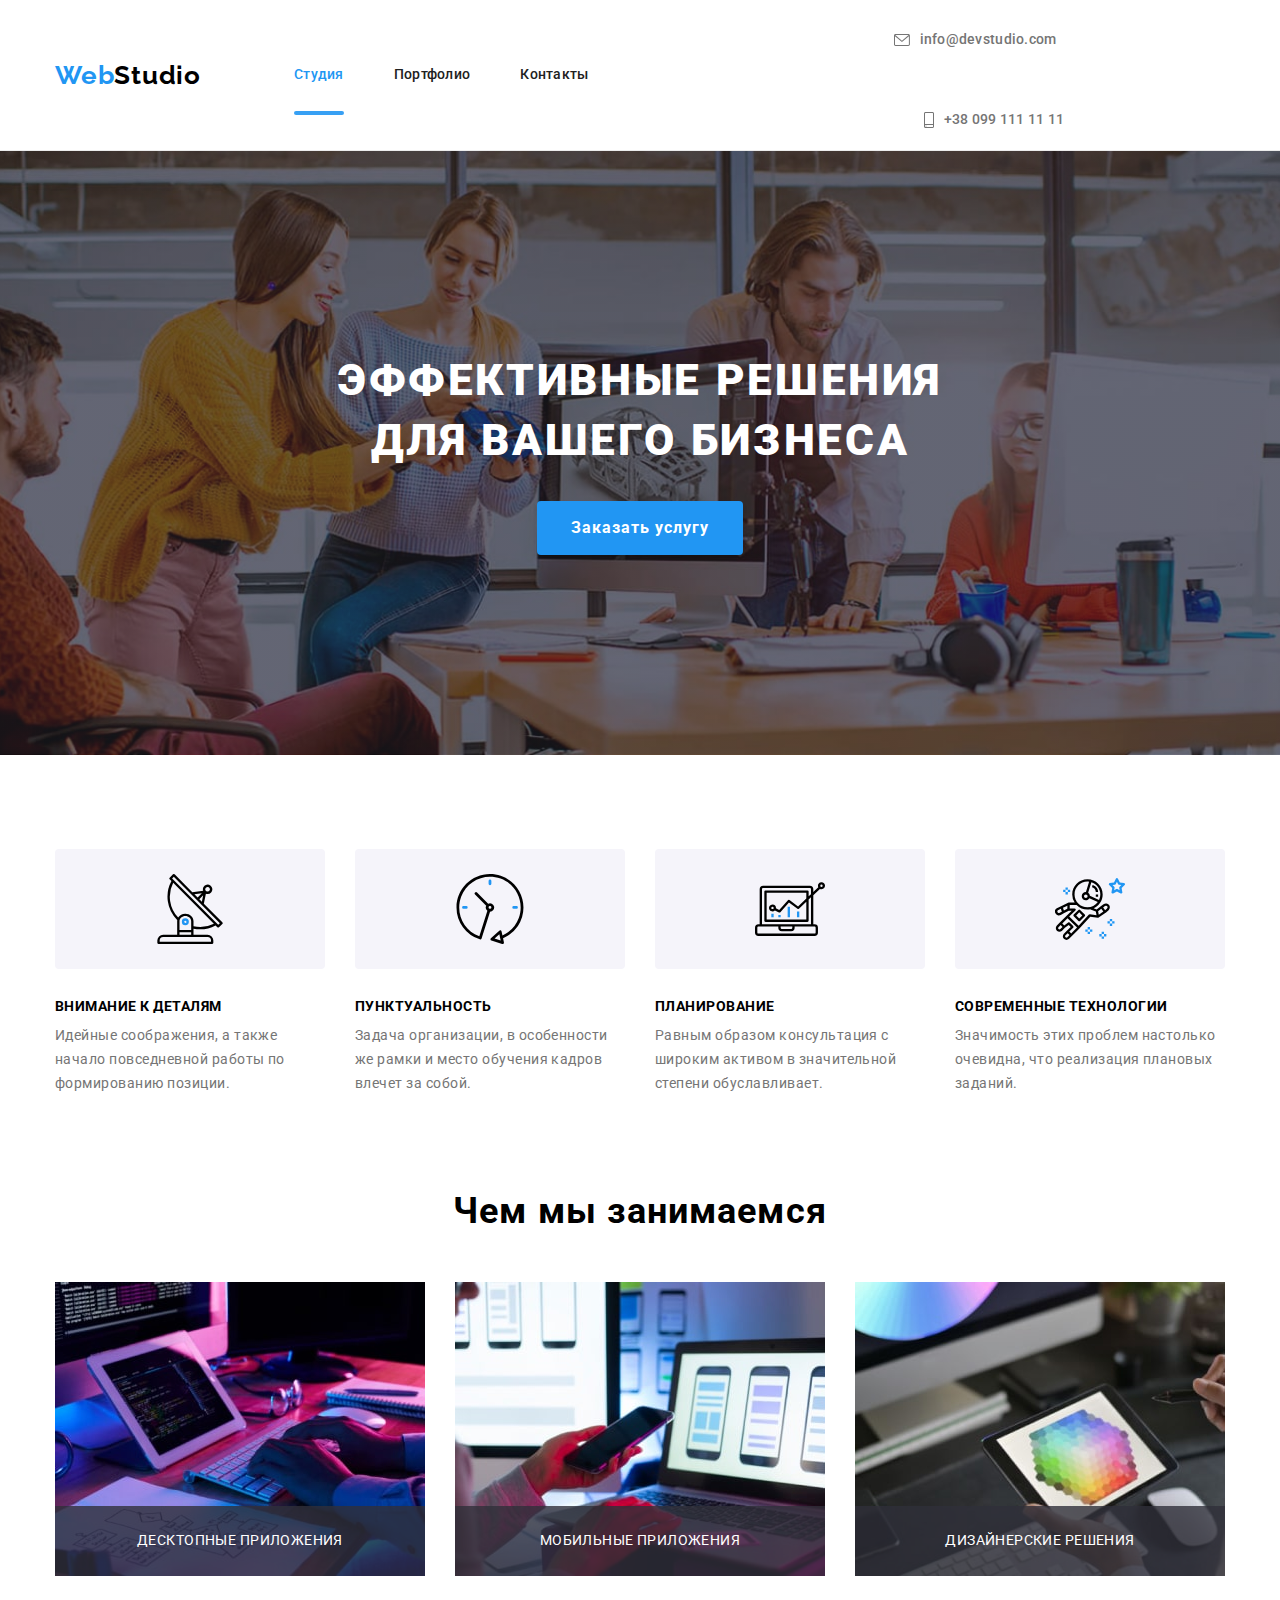
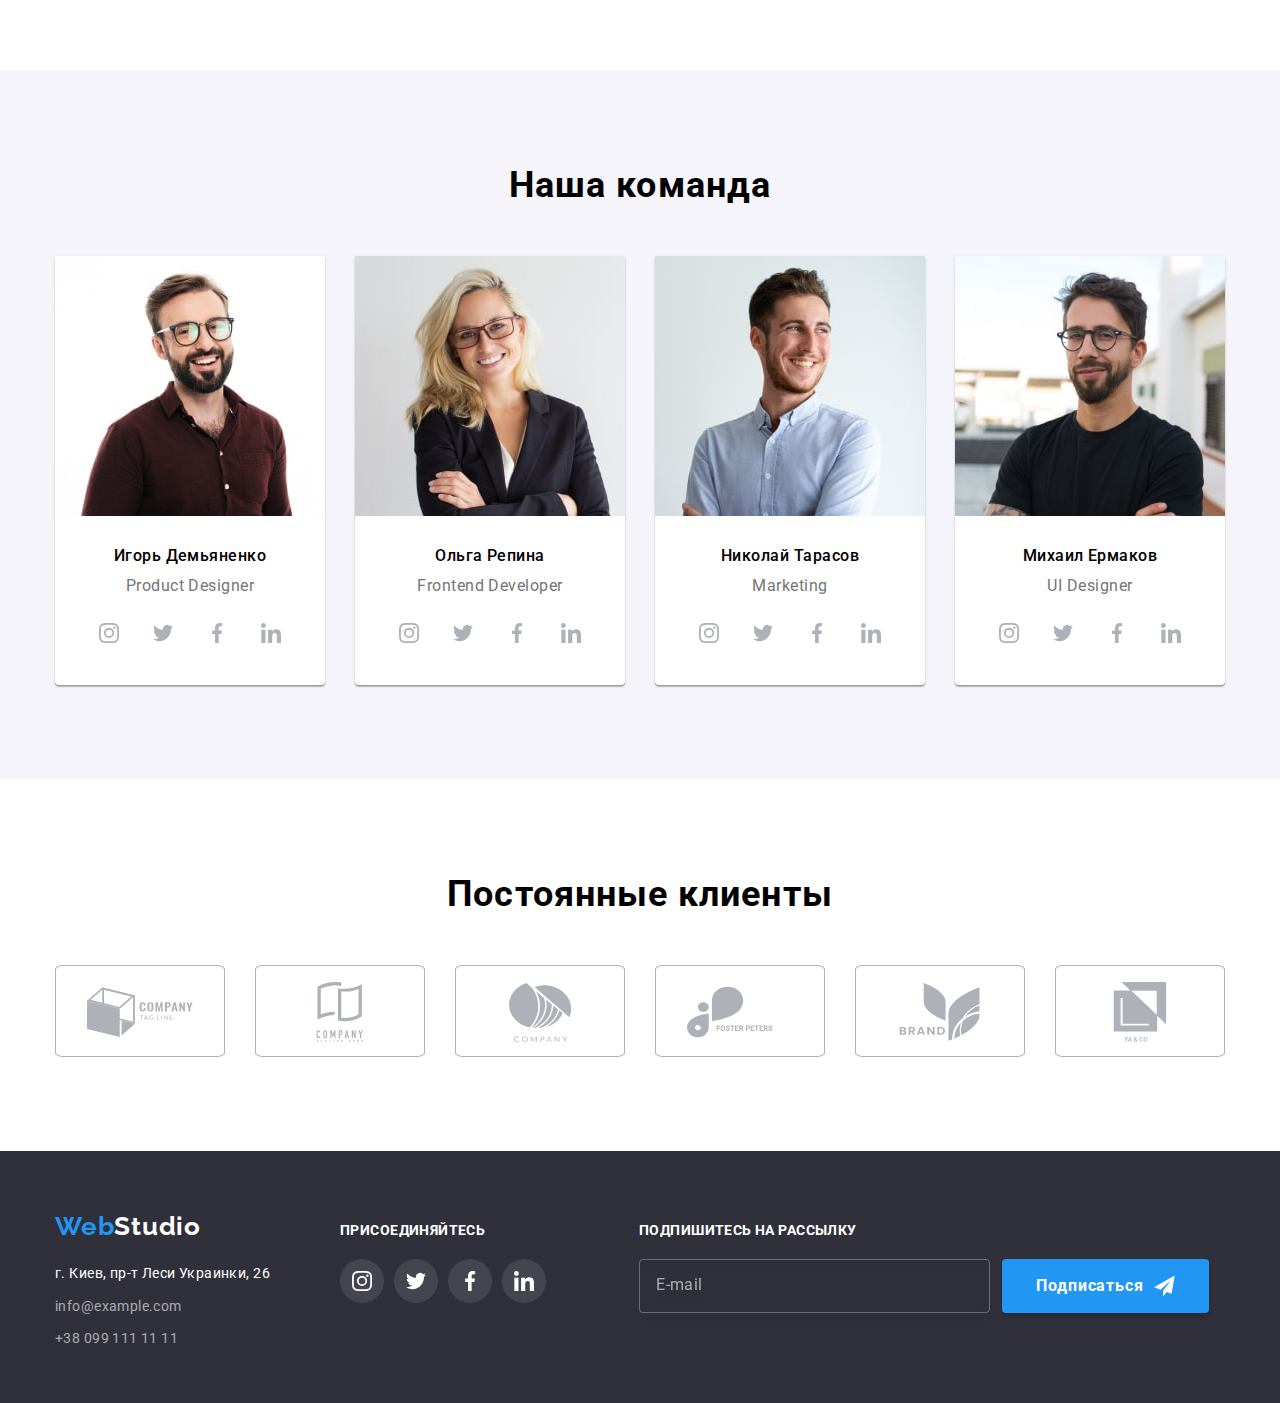
==== commit c9b61a14: "added pictures for all devices" ====
--- a/index.html
+++ b/index.html
@@ -28,58 +28,63 @@
         </a>
       </div>
 
-      <button type="button" class="menu-button is-open" aria-controls="menu-container" aria-expanded="false"
-        data-menu-button>
-        <svg width="40" height="40" aria-label="Переключатель мобильного меню">
-          <use class="icon-cross" href="./images/icons/icons.svg#icon-cross"></use>
-          <use class="icon-menu" href="./images/icons/icons.svg#icon-menu"></use>
+      <button type="button" class="menu-button " data-menu-open>
+        <svg width="40" height="40">
+          <use href="./images/icons/icons.svg#icon-menu"></use>
         </svg>
       </button>
 
-      <div class="menu-container is-open" id="menu-container" data-menu>
-        <nav class="nav">
-
-          <ul class="site-nav list">
-            <li class="site-nav__item">
-              <a href="./index.html" class="site-nav__link site-nav__link--currant">Студия</a>
-            </li>
-            <li class="site-nav__item">
-              <a href="./portfolio.html" class="site-nav__link">Портфолиo</a>
-            </li>
-            <li class="site-nav__item"><a href="" class="site-nav__link">Контакты</a></li>
+      <div class="menu-container is-hidden" id="menu-container" data-menu>
+        <div class="wrapper">
+          <button type="submit" class="menu-close" data-menu-close>
+            <svg>
+              <use class="icon-cross" href="./images/icons/icons.svg#icon-cross"></use>
+            </svg>
+          </button>
+          <nav class="nav">
+
+            <ul class="site-nav list">
+              <li class="site-nav__item">
+                <a href="./index.html" class="site-nav__link site-nav__link--currant">Студия</a>
+              </li>
+              <li class="site-nav__item">
+                <a href="./portfolio.html" class="site-nav__link">Портфолиo</a>
+              </li>
+              <li class="site-nav__item"><a href="" class="site-nav__link">Контакты</a></li>
+            </ul>
+
+          </nav>
+
+          <ul class="connection header--connection list">
+            <li class="connection__item">
+              <a href="mailto:info@devstudio.com" class="connection__link">
+                <svg class="connection__icon connection__icon--letter">
+                  <use href="./images/icons/icons.svg#icon-envelope" width="16" height="12"></use>
+                </svg>info@devstudio.com</a>
+            </li>
+            <li class="connection__item">
+              <a href="tel:+38099111111" class="connection__link">
+                <svg class="connection__icon connection__icon--tel">
+                  <use href="./images/icons/icons.svg#icon-smartphone" width="10" height="16"></use>
+                </svg>+38 099 111 11 11</a>
+            </li>
           </ul>
 
-        </nav>
-
-        <ul class="connection header--connection list">
-          <li class="connection__item">
-            <a href="mailto:info@devstudio.com" class="connection__link">
-              <svg class="connection__icon connection__icon--letter">
-                <use href="./images/icons/icons.svg#icon-envelope" width="16" height="12"></use>
-              </svg>info@devstudio.com</a>
-          </li>
-          <li class="connection__item">
-            <a href="tel:+38099111111" class="connection__link">
-              <svg class="connection__icon connection__icon--tel">
-                <use href="./images/icons/icons.svg#icon-smartphone" width="10" height="16"></use>
-              </svg>+38 099 111 11 11</a>
-          </li>
-        </ul>
-
-        <ul class="social-header">
-          <li class="social-header__item">
-            <a class="social-header__link " href="">Instagram</a>
-          </li>
-          <li class="social-header__item">
-            <a class="social-header__link " href="">Twitter</a>
-          </li>
-          <li class="social-header__item">
-            <a class="social-header__link " href="">Facebook</a>
-          </li>
-          <li class="social-header__item">
-            <a class="social-header__link " href="">LinkedIn</a>
-          </li>
-        </ul>
+          <ul class="social-header">
+            <li class="social-header__item">
+              <a class="social-header__link " href="">Instagram</a>
+            </li>
+            <li class="social-header__item">
+              <a class="social-header__link " href="">Twitter</a>
+            </li>
+            <li class="social-header__item">
+              <a class="social-header__link " href="">Facebook</a>
+            </li>
+            <li class="social-header__item">
+              <a class="social-header__link " href="">LinkedIn</a>
+            </li>
+          </ul>
+        </div>
       </div>
 
     </div>
@@ -88,6 +93,17 @@
   <main>
 
     <section class="hero">
+
+      <!-- <picture>
+        <source media="(max-width: 480px)"
+          srcset="./images/overlay/overlay-mob-1x.jpg 1x, ./images/overlay/overlay-mob-2x.jpg 2x" />
+        <source media="(max-width: 768px)"
+          srcset="./images/overlay/overlay-tablet-1x.jpg 1x, ./images/overlay/overlay-tablet-2x.jpg 2x" />
+        <source media="(min-width: 769px)"
+          srcset="./images/overlay/overlay-desktop-1x.jpg 1x, ./images/overlay/overlay-desktop-2x.jpg 2x" />
+        <img src="./images/overlay/overlay-mob-2x.jpg" alt="">
+      </picture> -->
+
       <div class="hero__block">
         <h1 class="hero__title">Эффективные решения для вашего бизнеса</h1>
         <button data-modal-open type="button" class="button hero__button">Заказать услугу</button>
@@ -159,15 +175,27 @@
 
         <ul class="directions list grid">
           <li class="directions__element grid-item">
-            <img src="./images/directions/box1.jpg" alt="ноутбук" width="370" height="294" />
+            <picture>
+              <source media="(min-width: 1200px)" srcset="./images/directions/img1-desktop-1x.jpg 1x,
+              ./images/directions/img1-desktop-2x.jpg 2x">
+              <img src="./images/directions/img1-desktop-1x.jpg" alt="ноутбук" />
+            </picture>
             <p class="directions__hover">Десктопные приложения</p>
           </li>
           <li class="directions__element grid-item">
-            <img src="./images/directions/box2.jpg" alt="смартфон" width="370" height="294" />
+            <picture>
+              <source media="(min-width: 1200px)" srcset="./images/directions/img2-desktop-1x.jpg 1x,
+                        ./images/directions/img2-desktop-2x.jpg 2x">
+              <img src="./images/directions/img2-desktop-1x.jpg" alt="смартфон" />
+            </picture>
             <p class="directions__hover">Мобильные приложения</p>
           </li>
           <li class="directions__element grid-item">
-            <img src="./images/directions/box3.jpg" alt="платншет" width="370" height="294" />
+            <picture>
+              <source media="(min-width: 1200px)" srcset="./images/directions/img3-desktop-1x.jpg 1x,
+                          ./images/directions/img3-desktop-2x.jpg 2x">
+              <img src="./images/directions/img3-desktop-1x.jpg" alt="планшет" />
+            </picture>
             <p class="directions__hover">Дизайнерские решения</p>
           </li>
         </ul>
@@ -182,7 +210,16 @@
 
         <ul class="team-list list grid">
           <li class="team-list__element grid-item">
-            <img src="./images/our-team/img1.jpg" alt="фото1" width="270" height="260" />
+            <picture>
+              <source media="(min-width: 1200px)" srcset="./images/our-team/img1-desktop-1x.jpg 1x,
+                          ./images/our-team/img1-desktop-2x.jpg 2x">
+              <source media="(min-width: 768px)" srcset="./images/our-team/img1-tablet-1x.jpg 1x,
+                          ./images/our-team/img1-tablet-2x.jpg 2x">
+              <source media="(min-width: 320px)" srcset="./images/our-team/img1-mob-1x.jpg 1x,
+                          ./images/our-team/img1-mob-2x.jpg 2x">
+              <img src="./images/our-team/img1-mob-1x.jpg" alt="фото1" />
+            </picture>
+
             <div class="team-list__item">
               <h3 class="team-list__names">Игорь Демьяненко</h3>
               <p class="team-list__jobs">Product Designer</p>
@@ -220,7 +257,15 @@
             </div>
           </li>
           <li class="team-list__element grid-item">
-            <img src="./images/our-team/img2.jpg" alt="фото2" width="270" height="260" />
+            <picture>
+              <source media="(min-width: 1200px)" srcset="./images/our-team/img2-desktop-1x.jpg 1x,
+                                      ./images/our-team/img2-desktop-2x.jpg 2x">
+              <source media="(min-width: 768px)" srcset="./images/our-team/img2-tablet-1x.jpg 1x,
+                                      ./images/our-team/img2-tablet-2x.jpg 2x">
+              <source media="(min-width: 320px)" srcset="./images/our-team/img2-mob-1x.jpg 1x,
+                                      ./images/our-team/img2-mob-2x.jpg 2x">
+              <img src="./images/our-team/img2-mob-1x.jpg" alt="фото1" />
+            </picture>
             <div class="team-list__item">
               <h3 class="team-list__names">Ольга Репина</h3>
               <p class="team-list__jobs">Frontend Developer</p>
@@ -257,7 +302,15 @@
             </div>
           </li>
           <li class="team-list__element grid-item">
-            <img src="./images/our-team/img3.jpg" alt="фото3" width="270" height="260" />
+            <picture>
+              <source media="(min-width: 1200px)" srcset="./images/our-team/img3-desktop-1x.jpg 1x,
+                                      ./images/our-team/img3-desktop-2x.jpg 2x">
+              <source media="(min-width: 768px)" srcset="./images/our-team/img3-tablet-1x.jpg 1x,
+                                      ./images/our-team/img3-tablet-2x.jpg 2x">
+              <source media="(min-width: 320px)" srcset="./images/our-team/img3-mob-1x.jpg 1x,
+                                      ./images/our-team/img3-mob-2x.jpg 2x">
+              <img src="./images/our-team/img3-mob-1x.jpg" alt="фото1" />
+            </picture>
             <div class="team-list__item">
               <h3 class="team-list__names">Николай Тарасов</h3>
               <p class="team-list__jobs">Marketing</p>
@@ -294,7 +347,15 @@
             </div>
           </li>
           <li class="team-list__element grid-item">
-            <img src="./images/our-team/img4.jpg" alt="фото4" width="270" height="260" />
+            <picture>
+              <source media="(min-width: 1200px)" srcset="./images/our-team/img4-desktop-1x.jpg 1x,
+                                      ./images/our-team/img4-desktop-2x.jpg 2x">
+              <source media="(min-width: 768px)" srcset="./images/our-team/img4-tablet-1x.jpg 1x,
+                                      ./images/our-team/img4-tablet-2x.jpg 2x">
+              <source media="(min-width: 320px)" srcset="./images/our-team/img4-mob-1x.jpg 1x,
+                                      ./images/our-team/img4-mob-2x.jpg 2x">
+              <img src="./images/our-team/img4-mob-1x.jpg" alt="фото1" />
+            </picture>
             <div class="team-list__item">
               <h3 class="team-list__names">Михаил Ермаков</h3>
               <p class="team-list__jobs">UI Designer</p>
--- a/css/main.min.css
+++ b/css/main.min.css
@@ -1,2 +1,2 @@
-:root{--accent-color: #2196f3;--white-color: #ffffff;--header-title-color: #212121;--header-text-color: #757575;--primary-text-color: #757575;--primary-title-color: #212121;--footer-title-color: #212121;--footer-text-color: rgba(255, 255, 255, 0.6);--footer-background-color: #2f303a;--gap: 30px;--item: 1}.visually-hidden{position:absolute;white-space:nowrap;width:1px;height:1px;overflow:hidden;border:0;padding:0;clip:rect(0 0 0 0);clip-path:inset(50%);margin:-1px}ul{padding:0;margin:0;list-style:none;cursor:pointer;text-decoration:none}img{display:block;max-width:100%;height:auto}a{text-decoration:none}a,p,h1,h2,h3{padding:0;margin:0}body{background:var(--white-color);font-family:"Roboto", sans-serif;letter-spacing:0.03em}.grid{display:flex;flex-wrap:wrap;margin-top:calc(var(--gap) * -1);margin-left:calc(var(--gap) * -1)}.grid-item{flex-basis:calc(100% / var(--item) - var(--gap));margin-top:var(--gap);margin-left:var(--gap)}.link{font-family:inherit;font-weight:500;font-size:14px;line-height:1.14;letter-spacing:0.02em;text-decoration:none;transition:color 500ms cubic-bezier(0.4, 0, 0.2, 1)}.section{padding-top:60px;padding-bottom:60px}@media screen and (min-width: 1200px){.section{padding-top:94px;padding-bottom:94px}}@media screen and (min-width: 1200px){.section.half-padding-bottom{padding-bottom:47px}}.half-padding-top{padding-top:47px}.item:nth-child(4){background-color:#f5f4fa}.container{width:100%;margin-left:auto;margin-right:auto;padding-left:15px;padding-right:15px}@media screen and (min-width: 480px){.container{width:480px}}@media screen and (min-width: 768px){.container{width:768px}}@media screen and (min-width: 1200px){.container{width:1200px}}.logo-wrap{display:flex;align-items:center}.logo{font-family:Raleway, sans-serif;font-size:24px;line-height:1.16;font-weight:700;letter-spacing:.03em;text-decoration:none;color:var(--accent-color)}@media screen and (min-width: 1200px){.logo{font-size:26px;line-height:1.19;font-weight:700;letter-spacing:.03em}}.logo--dark{color:#000000}.logo--light{color:var(--white-color)}.menu-button{display:inline-flex;align-items:center;margin:10px 0;padding:0;border:none;background-color:transparent}@media screen and (min-width: 768px){.menu-button{display:none}}@media screen and (max-width: 767px){.menu-button .icon-cross{display:none}.menu-button.is-open .icon-cross{display:block}.menu-button.is-open .icon-menu{display:none}}.menu-container{display:flex}@media screen and (max-width: 767px){.menu-container{display:none;position:absolute;top:100%;left:0;width:100vw;background-color:lightgray;padding:20px;text-align:center;font-size:20px}}@media screen and (max-width: 767px){.menu-container.is-open{display:block}}.header{position:relative;background-color:var(--white-color);border:solid #ececec;border-width:0 0 1px 0;width:100%}.header .container{display:flex;justify-content:space-between}@media screen and (min-width: 768px){.header .container{justify-content:flex-start}}.main-nav{display:flex;flex-wrap:wrap;width:480px;padding:48px 40px}@media screen and (min-width: 768px){.main-nav{flex-wrap:nowrap;align-items:center;width:100%;padding:0}}.nav{display:flex;align-items:center;width:100%}.site-nav{display:block;text-align:start;margin-bottom:302px}@media screen and (min-width: 768px){.site-nav{display:flex;margin-bottom:0}}.site-nav__item{margin:0;margin-bottom:32px}.site-nav__item:last-child{margin-bottom:0}@media screen and (min-width: 768px){.site-nav__item{position:relative;margin-bottom:0}.site-nav__item:not(:last-child){margin-right:50px}.site-nav__item:first-child{margin-left:88px}}@media screen and (min-width: 1200px){.site-nav__item:first-child{margin-left:93px}}.site-nav__link{position:relative;display:inline-block;padding-top:0;padding-bottom:0;color:var(--header-title-color);font-family:inherit;font-size:40px;line-height:1.17;font-weight:500;letter-spacing:.02em;text-decoration:none;transition:color 500ms cubic-bezier(0.4, 0, 0.2, 1)}.site-nav__link:hover,.site-nav__link:focus{color:var(--accent-color)}@media screen and (min-width: 768px){.site-nav__link{padding-top:32px;padding-bottom:32px;font-size:14px;line-height:1.14;font-weight:500;letter-spacing:.02em}}.site-nav__link--currant{color:var(--accent-color)}.site-nav__link--currant::before{position:absolute;display:inline-block;content:"";width:100%;height:4px;bottom:0;border-radius:2px;background-color:rgba(33,150,243,0.9);opacity:1}.connection{display:flex;width:100%;text-align:center;flex-direction:column-reverse;margin-right:0;margin-bottom:-32px}@media screen and (min-width: 768px){.connection{display:block;flex-wrap:wrap;margin-left:84px;margin-bottom:-10px;flex-direction:row;margin-top:20px}}@media screen and (min-width: 1200px){.connection{display:flex;margin-top:0;margin-left:305px}}.connection__item{margin-bottom:32px}@media screen and (min-width: 768px){.connection__item{margin-bottom:10px}}@media screen and (min-width: 1200px){.connection__item{margin-bottom:0}}@media screen and (min-width: 768px){.connection__item+.connection__item{margin-left:0}}@media screen and (min-width: 1200px){.connection__item+.connection__item{margin-left:30px}}.connection__link{display:flex;align-items:center;font-size:24px;line-height:1.17;font-weight:500;letter-spacing:.02em;color:var(--header-text-color);transition:color 500ms cubic-bezier(0.4, 0, 0.2, 1)}.connection__link:hover,.connection__link:focus{color:var(--accent-color)}@media screen and (min-width: 768px){.connection__link{padding-top:0;padding-bottom:0;margin-bottom:0;font-size:12px;line-height:1.16;font-weight:500;letter-spacing:.02em}}@media screen and (min-width: 1200px){.connection__link{padding-top:32px;padding-bottom:32px;font-size:14px;line-height:1.14;font-weight:500;letter-spacing:.02em}}@media screen and (max-width: 767px){.connection__item:last-child>.connection__link{font-size:34px;line-height:1.17;font-weight:500;letter-spacing:.02em;color:var(--accent-color)}}.connection__icon{display:none;margin-right:10px;fill:var(--header-text-color);transition:fill 500ms cubic-bezier(0.4, 0, 0.2, 1)}.connection__icon:hover,.connection__icon:focus{fill:var(--accent-color)}.connection__link:hover .connection__icon,.connection__link:focus .connection__icon{fill:var(--accent-color)}@media screen and (min-width: 768px){.connection__icon{display:block}}.connection__icon--letter{display:none;align-self:center;margin-right:10px;width:16px;height:12px}@media screen and (min-width: 768px){.connection__icon--letter{display:flex}}.connection__icon--tel{display:none;width:10px;height:16px}@media screen and (min-width: 768px){.connection__icon--tel{display:block}}.button{font-family:inherit;font-size:16px;line-height:1.87;font-weight:700;letter-spacing:.06em;min-width:200px;min-height:50px;padding:10px 32px;text-align:center;border-color:transparent;border-radius:4px;box-shadow:0px 4px 4px rgba(0,0,0,0.15);background:var(--accent-color);color:var(--white-color);cursor:pointer;transition:background 500ms cubic-bezier(0.4, 0, 0.2, 1)}.button:hover,.button:focus{background:#1473c0;box-shadow:0px 4px 4px rgba(0,0,0,0.15);border-radius:4px}.hero{margin-left:auto;margin-right:auto;background-color:#c4c4c4;background-position:center;background-image:linear-gradient(to right, rgba(47,48,58,0.4), rgba(47,48,58,0.4)),url("../images/hero-overlay.jpg");background-repeat:no-repeat;color:var(--white-color);font-family:inherit;text-align:center}.hero__block{padding-top:118px;padding-bottom:118px;text-align:center}@media screen and (min-width: 1200px){.hero__block{padding-top:200px;padding-bottom:200px}}.hero__title{margin:0 auto;margin-bottom:30px;max-width:360px;font-size:26px;line-height:1.6;font-weight:900;letter-spacing:.06em;text-transform:uppercase}@media screen and (min-width: 1200px){.hero__title{max-width:696px;font-size:44px;line-height:1.36;font-weight:900;letter-spacing:.06em;margin-top:0;margin-bottom:30px}}.section-title{margin-bottom:30px;font-size:28px;line-height:1.17;font-weight:700;letter-spacing:.03em;text-align:center}@media screen and (min-width: 1200px){.section-title{margin-bottom:50px;font-size:36px;line-height:1.17;font-weight:700;letter-spacing:.03em}}.features-list{--item:1}@media screen and (min-width: 768px){.features-list{--item:2}}@media (min-width: 1200px){.features-list{--item:4}}.features-list__item{width:100%}@media screen and (min-width: 768px){.features-list__item{width:calc(100% / 2 + 30px)}}@media screen and (min-width: 1200px){.features-list__item{width:270px}}.features-list__wrap{display:flex;justify-content:center;align-items:center;height:120px;margin-bottom:30px;background:#f5f4fa;border-radius:4px;border:transparent}.features-list__wrap:last-child{margin-right:0}.features-list__title{padding-bottom:10px;text-transform:uppercase;font-weight:700;font-size:14px;line-height:1.14;text-align:center}@media screen and (min-width: 768px){.features-list__title{text-align:left}}.features-list__text{color:var(--primary-text-color);font-size:14px;line-height:1.71;text-align:left}.features-list__icon{width:70px;height:70px;background-color:transparent}.activity{display:none}@media screen and (min-width: 1200px){.activity{display:block}}.directions{--item:3}.directions__element{position:relative}.directions__hover{position:absolute;text-align:center;font-weight:700;width:100%;height:70px;bottom:0;left:0;font-size:14px;line-height:1.14;font-weight:400;letter-spacing:.03em;text-transform:uppercase;padding:27px 82px;color:var(--white-color);background-color:rgba(47,48,58,0.8);opacity:1}.social{display:flex;justify-content:center;width:206px;height:44px;padding:0}.social__item{display:flex;justify-content:center;align-items:center;width:44px;height:44px;margin-right:10px}.social__item:last-child{margin-right:0}.social__link{display:flex;justify-content:center;align-items:center;width:44px;height:44px;border-radius:50%;transition:background-color 500ms cubic-bezier(0.4, 0, 0.2, 1)}.social__link:hover,.social__link:focus{background-color:var(--accent-color)}.social__icon{width:20px;height:20px;background-color:transparent;transition:fill 500ms cubic-bezier(0.4, 0, 0.2, 1)}.social__link:hover .social__icon,.social__link:focus .social__icon{fill:var(--white-color)}.social__link--team{background-color:transparent}.social__icon--team{fill:#afb1b8}.social__link--footer{background-color:rgba(255,255,255,0.1)}.social__icon--footer{fill:var(--white-color)}.social-header{display:flex;margin-top:64px}@media screen and (min-width: 768px){.social-header{display:none}}.social-header__item:not(:last-child){margin-right:20px}.social-header__link{position:relative;color:var(--accent-color);font-size:18px;line-height:1.22;font-weight:500;letter-spacing:.02em}.social-header__item:last-child>.social-header__link::after{display:none}.social-header__link::after{position:absolute;display:inline-block;content:"";right:-20px;top:10px;color:var(--accent-color);width:22px;border:1px solid rgba(33,33,33,0.2);transform:rotate(90deg)}.team-list{--item:1}@media screen and (min-width: 768px){.team-list{--item:2}}@media screen and (min-width: 1200px){.team-list{--item:4}}.team-list__element{background-color:var(--white-color);box-shadow:0px 1px 3px rgba(0,0,0,0.12),0px 1px 1px rgba(0,0,0,0.14),0px 2px 1px rgba(0,0,0,0.2);border-radius:0px 0px 4px 4px}.team-list__item{padding-top:30px;padding-bottom:30px;width:100%}@media screen and (min-width: 480px){.team-list__item{width:450px}}@media screen and (min-width: 768px){.team-list__item{width:354px}}@media screen and (min-width: 1200px){.team-list__item{width:270px}}.team-list__names{font-size:16px;line-height:1.19;font-weight:500;letter-spacing:.03em;text-align:center}.team-list__jobs{margin-top:10px;color:var(--primary-text-color);font-size:16px;line-height:1.19;font-weight:400;letter-spacing:.03em;text-align:center}.team-list__social{margin:16px auto 0 auto}@media screen and (min-width: 1200px){.team-list__social{margin:16px 32px 0 32px}}.clients-list{display:flex;flex-wrap:wrap;margin-right:-30px;margin-bottom:-30px}@media screen and (min-width: 1200px){.clients-list{margin-right:0px}}.clients{display:flex;margin-bottom:30px;margin-right:30px;width:calc( 100% / 2 - 30px);height:92px;border:#afb1b8 1px solid;border-radius:5%;transition:border, fill;transition-duration:500ms;transition-timing-function:cubic-bezier(0.4, 0, 0.2, 1)}.clients:hover,.clients:focus{border:var(--accent-color) 0.1px solid}@media screen and (min-width: 768px){.clients{width:calc( 100% / 3 - 30px)}}@media screen and (min-width: 1200px){.clients{width:170px}.clients:last-child{margin-right:0}}.clients-set{display:flex;align-items:center;margin-right:auto;margin-left:auto;height:92px}.clients-icon{width:106px;height:60px;fill:#afb1b8;transition:fill 500ms cubic-bezier(0.4, 0, 0.2, 1)}.clients-set:hover .clients-icon,.clients-set:focus .clients-icon{fill:var(--accent-color)}.footer{display:flex;background-color:var(--footer-background-color);color:var(--white-color);font-family:Roboto, sans-serif;font-style:normal;height:100%}@media screen and (min-width: 1200px){.footer{height:252px}}@media screen and (min-width: 768px){.footer .container{display:flex;flex-wrap:wrap;justify-content:space-around}}@media screen and (min-width: 1200px){.footer .container{flex-wrap:nowrap;justify-content:left}}.wrap-tab{display:block}@media screen and (min-width: 768px){.wrap-tab{display:flex}}.footer-address{text-align:center;flex-shrink:0;margin-top:60px}@media screen and (min-width: 768px){.footer-address{margin-right:165px}}@media screen and (min-width: 1200px){.footer-address{text-align:left;margin-right:70px}}.footer-address__address{margin-top:20px}.address__link{font-style:normal;font-size:14px;line-height:1.71;font-weight:400;letter-spacing:.03em}.address__link{color:var(--footer-text-color)}.address__link:hover{color:var(--footer-text-color)}.address__link-map{color:var(--white-color)}.address__link-map:hover{color:var(--white-color)}.address__item{margin-bottom:9px}.address__item:last-child{margin-bottom:0}.footer-social{margin-top:60px;text-align:center}@media screen and (min-width: 768px){.footer-social{text-align:left}}@media screen and (min-width: 1200px){.footer-social{margin-right:0px;margin-top:72px}}.social--footer{margin-left:auto;margin-right:auto}.slogan{text-align:center;margin-bottom:20px;font-size:14px;line-height:1.14;font-weight:700;letter-spacing:.03em}@media screen and (min-width: 1200px){.slogan{text-align:left}}.messangers__link--footer{background-color:rgba(255,255,255,0.1)}.messangers__icon--footer{fill:var(--white-color);background-color:transparent}.messangers__link--footer:hover .messangers__icon--footer,.messangers__link--footer:focus .messangers__icon--footer{fill:var(--white-color)}.subscribe{margin-top:60px;margin-bottom:60px;width:100%}@media screen and (min-width: 1200px){.subscribe{margin-top:72px;margin-left:93px;width:570px}}.subscribe__wrap{flex-wrap:wrap;justify-content:center;display:block}@media screen and (min-width: 1200px){.subscribe__wrap{flex-wrap:nowrap;justify-content:left;display:flex}}.subscribe__wrap input{padding:15px 16px;background-color:transparent;border:1px solid rgba(255,255,255,0.3);box-sizing:border-box;filter:drop-shadow(0px 4px 4px rgba(0,0,0,0.15));border-radius:4px;width:100%;margin-left:auto;margin-right:auto;display:block}.subscribe__wrap input::placeholder{font-size:16px;line-height:1.25;font-weight:400;letter-spacing:.03em;color:rgba(255,255,255,0.6)}@media screen and (min-width: 768px){.subscribe__wrap input{width:450px}}@media screen and (min-width: 1200px){.subscribe__wrap input{width:358px}}.subscribe__button{margin-top:20px;display:flex;align-self:center;margin-left:auto;margin-right:auto}@media screen and (min-width: 1200px){.subscribe__button{margin-top:0;margin-left:12px}}.subscribe__icon{align-items:baseline;align-self:center;width:24px;height:24px;margin-left:10px;fill:var(--white-color);transition:fill 500ms cubic-bezier(0.4, 0, 0.2, 1)}.button:hover .subscribe__icon,.button:focus .subscribe__icon{fill:var(--white-color)}.backdrop{position:fixed;top:0;left:0;width:100%;height:100%;background-color:rgba(0,0,0,0.2);opacity:1;transition:opacity 500ms cubic-bezier(0.4, 0, 0.2, 1)}.backdrop.is-hidden{opacity:0;pointer-events:none}.backdrop.is-hidden .modal{transform:translate(-50%, -50%) scale(0.5)}.modal{position:absolute;top:50%;left:50%;min-width:100%;min-height:609px;padding:40px;background-color:var(--white-color);box-shadow:0px 1px 3px rgba(0,0,0,0.12),0px 1px 1px rgba(0,0,0,0.14),0px 2px 1px rgba(0,0,0,0.2);border-radius:4px;transform:translate(-50%, -50%) scale(1);transition:transform 250ms cubic-bezier(0.4, 0, 0.2, 1)}@media screen and (min-width: 480px){.modal{min-width:450px}}@media screen and (min-width: 1200px){.modal{min-width:528px;min-height:581px}}.modal-close{position:absolute;display:flex;align-items:center;justify-content:center;margin:0;padding:0;top:8px;right:8px;width:30px;height:30px;border-radius:50%;border:1px solid rgba(0,0,0,0.1);background-color:inherit}.modal-close:hover{fill:var(--accent-color)}.close{width:18px;height:18px}.modal-title{display:flex;flex-wrap:wrap;text-align:center;margin-bottom:12px;font-size:20px;line-height:1.5;font-weight:700;letter-spacing:.03em;color:var(--primary-title-color)}@media screen and (min-width: 768px){.modal-title{display:block;flex-wrap:nowrap;text-align:center;font-size:20px;line-height:1.15;font-weight:700;letter-spacing:.03em}}.form__field{margin-bottom:10px;height:58px}.form__label{margin-bottom:4px;font-size:12px;line-height:1.15;font-weight:400;letter-spacing:.01em;color:var(--primary-text-color)}.form-input{font-size:16px;line-height:1.15;font-weight:400;letter-spacing:.01em;font:inherit;border:1px solid rgba(33,33,33,0.2);box-sizing:border-box;border-radius:4px;height:40px;width:100%;padding-left:42px}.input-wrap{display:block;position:relative}.form-icon{position:absolute;width:18px;height:18px;top:50%;left:8px;transform:translateY(-50%);background-color:inherit}.form-input:focus ~ .form-icon,.form-input:hover ~ .form-icon,.form-input:hover{fill:var(--accent-color);border-color:var(--accent-color)}.form__field--comment{margin-bottom:20px}.form__label--comment{font-size:12px;line-height:1.15;font-weight:400;letter-spacing:.01em;color:#757575}.form__comment{margin-top:4px;resize:none;height:120px;padding:12px 16px;width:100%;font-size:12px;line-height:1.15;font-weight:400;letter-spacing:.01em;border:1px solid rgba(33,33,33,0.2);border-radius:4px}.form__comment::placeholder{color:rgba(117,117,117,0.5)}.check{height:100%;margin-bottom:30px}.check__text{display:flex;position:relative;flex-wrap:wrap;font-size:12px;line-height:1.56;font-weight:400;letter-spacing:.03em;color:var(--primary-text-color)}@media screen and (min-width: 768px){.check__text{font-size:14px;line-height:1.41;font-weight:400;letter-spacing:.03em}}.check__link{color:var(--accent-color);background-color:var(--white-color);text-decoration:underline;margin-left:5px;flex-shrink:0}.check__text span{display:flex;align-items:center;justify-content:center;margin-right:5px;width:16px;height:15px;border:2px solid var(--primary-title-color);border-radius:3px;background-repeat:no-repeat}.check__icon{fill:var(--white-color)}.check__input:checked+.check__text span{background-color:var(--accent-color);border:none}.modal__button{text-align:center}.projects-filter{margin-bottom:40px;margin-top:-15px;display:flex;flex-wrap:wrap}@media screen and (min-width: 768px){.projects-filter{margin-bottom:30px;justify-content:center;flex-wrap:nowrap}}.projects-filter__button{margin-top:15px;margin-right:8px;padding:6px 22px;border-radius:4px;border-color:transparent;border-radius:4px;font-family:inherit;font-size:16px;line-height:1.6;font-weight:500;letter-spacing:.03em;cursor:pointer;background-color:#f5f4fa;color:var(--primary-title-color);transition:color 500ms cubic-bezier(0.4, 0, 0.2, 1),background-color 500ms cubic-bezier(0.4, 0, 0.2, 1)}.projects-filter__button:hover,.projects-filter__button:focus{background-color:var(--accent-color);color:var(--white-color);filter:drop-shadow(0px 4px 4px rgba(0,0,0,0.25))}@media screen and (min-width: 768px){.projects-filter__button{margin-bottom:0}}.project__link{display:flex;flex-direction:column;height:100%}.project__name{padding:20px 24px 20px 24px;border:solid #eeeeee;border-width:0 1px 1px 1px;flex-grow:1}.project__title{color:var(--primary-title-color);font-size:18px;line-height:2;font-weight:700;letter-spacing:.06em}.project__text{margin-top:4px;color:var(--primary-text-color);font-size:16px;line-height:1.8;font-weight:400;letter-spacing:.03em}.project__item:hover{box-shadow:0px 1px 1px rgba(0,0,0,0.12),0px 4px 4px rgba(0,0,0,0.06),1px 4px 6px rgba(0,0,0,0.16)}@media screen and (min-width: 768px){.project__item{width:450px}}.section-projects{--item:1}@media screen and (min-width: 768px){.section-projects{--item:2}}@media screen and (min-width: 1200px){.section-projects{--item:3}}.project__wrap{position:relative;overflow:hidden}.project__desctiption{position:absolute;font-size:18px;line-height:1.56;font-weight:400;letter-spacing:.03em;top:0;padding:63px 24px;color:var(--white-color);background-color:rgba(33,150,243,0.9);transform:translateY(100%);transition:transform 500ms;transition-timing-function:cubic-bezier(0.4, 0, 0.2, 1)}.project__item:hover .project__desctiption,.project__item:focus .project__desctiption{transform:translateY(0)}
+:root{--accent-color: #2196f3;--white-color: #ffffff;--header-title-color: #212121;--header-text-color: #757575;--primary-text-color: #757575;--primary-title-color: #212121;--footer-title-color: #212121;--footer-text-color: rgba(255, 255, 255, 0.6);--footer-background-color: #2f303a;--gap: 30px;--item: 1}.visually-hidden{position:absolute;white-space:nowrap;width:1px;height:1px;overflow:hidden;border:0;padding:0;clip:rect(0 0 0 0);clip-path:inset(50%);margin:-1px}ul{padding:0;margin:0;list-style:none;cursor:pointer;text-decoration:none}img{display:block;max-width:100%;height:auto}a{text-decoration:none}a,p,h1,h2,h3{padding:0;margin:0}body{background:var(--white-color);font-family:"Roboto", sans-serif;letter-spacing:0.03em}.grid{display:flex;flex-wrap:wrap;margin-top:calc(var(--gap) * -1);margin-left:calc(var(--gap) * -1)}.grid-item{flex-basis:calc(100% / var(--item) - var(--gap));margin-top:var(--gap);margin-left:var(--gap)}.link{font-family:inherit;font-weight:500;font-size:14px;line-height:1.14;letter-spacing:0.02em;text-decoration:none;transition:color 500ms cubic-bezier(0.4, 0, 0.2, 1)}.section{padding-top:60px;padding-bottom:60px}@media screen and (min-width: 1200px){.section{padding-top:94px;padding-bottom:94px}}@media screen and (min-width: 1200px){.section.half-padding-bottom{padding-bottom:47px}}.half-padding-top{padding-top:47px}.item:nth-child(4){background-color:#f5f4fa}.container{width:100%;margin-left:auto;margin-right:auto;padding-left:15px;padding-right:15px}@media screen and (min-width: 480px){.container{width:480px}}@media screen and (min-width: 768px){.container{width:768px}}@media screen and (min-width: 1200px){.container{width:1200px}}.logo-wrap{display:flex;align-items:center}.logo{font-family:Raleway, sans-serif;font-size:24px;line-height:1.16;font-weight:700;letter-spacing:.03em;text-decoration:none;color:var(--accent-color)}@media screen and (min-width: 1200px){.logo{font-size:26px;line-height:1.19;font-weight:700;letter-spacing:.03em}}.logo--dark{color:#000000}.logo--light{color:var(--white-color)}.menu-button{display:inline-flex;align-items:center;margin:10px 0;padding:0;border:none;background-color:transparent}@media screen and (min-width: 768px){.menu-button{display:none}}.menu-container{display:flex;opacity:1}@media screen and (max-width: 767px){.menu-container{overflow:scroll;z-index:1;position:fixed;top:0;left:0;width:100vw;height:100vh;background-color:lightgray;text-align:center;font-size:20px}}@media screen and (max-width: 767px){.menu-container.is-hidden{opacity:0;pointer-events:none}}.wrapper{width:100%;display:flex}@media screen and (max-width: 767px){.wrapper{position:absolute;display:block;padding:40px}}@media screen and (max-width: 767px){.menu-container.is-hidden{opacity:0;pointer-events:none}}.menu-close{position:absolute;display:flex;align-items:center;justify-content:center;margin:0;padding:0;top:10px;right:15px;width:40px;height:40px;border:1px solid rgba(0,0,0,0);background-color:inherit}.menu-close:hover{fill:var(--accent-color)}@media screen and (min-width: 768px){.menu-close{display:none}}.close{width:40px;height:40px}.header{position:relative;background-color:var(--white-color);border:solid #ececec;border-width:0 0 1px 0;width:100%}.header .container{display:flex;justify-content:space-between}@media screen and (min-width: 768px){.header .container{justify-content:flex-start}}.main-nav{display:flex;flex-wrap:wrap;width:480px;padding:48px 40px}@media screen and (min-width: 768px){.main-nav{flex-wrap:nowrap;align-items:center;width:100%;padding:0}}.nav{display:flex;align-items:center;width:100%}.site-nav{display:block;text-align:start;margin-bottom:302px}@media screen and (min-width: 768px){.site-nav{display:flex;margin-bottom:0}}.site-nav__item{margin:0;margin-bottom:32px}.site-nav__item:last-child{margin-bottom:0}@media screen and (min-width: 768px){.site-nav__item{position:relative;margin-bottom:0}.site-nav__item:not(:last-child){margin-right:50px}.site-nav__item:first-child{margin-left:88px}}@media screen and (min-width: 1200px){.site-nav__item:first-child{margin-left:93px}}.site-nav__link{position:relative;display:inline-block;padding-top:0;padding-bottom:0;color:var(--header-title-color);font-family:inherit;font-size:40px;line-height:1.17;font-weight:500;letter-spacing:.02em;text-decoration:none;transition:color 500ms cubic-bezier(0.4, 0, 0.2, 1)}.site-nav__link:hover,.site-nav__link:focus{color:var(--accent-color)}@media screen and (min-width: 768px){.site-nav__link{padding-top:32px;padding-bottom:32px;font-size:14px;line-height:1.14;font-weight:500;letter-spacing:.02em}}.site-nav__link--currant{color:var(--accent-color)}.site-nav__link--currant::before{position:absolute;display:inline-block;content:"";width:100%;height:4px;bottom:0;border-radius:2px;background-color:rgba(33,150,243,0.9);opacity:1}.connection{display:flex;width:100%;text-align:center;flex-direction:column-reverse;margin-right:0;margin-bottom:-32px}@media screen and (min-width: 768px){.connection{display:block;flex-wrap:wrap;margin-left:84px;margin-bottom:-10px;flex-direction:row;margin-top:20px}}@media screen and (min-width: 1200px){.connection{display:flex;margin-top:0;margin-left:305px}}.connection__item{margin-bottom:32px}@media screen and (min-width: 768px){.connection__item{margin-bottom:10px}}@media screen and (min-width: 1200px){.connection__item{margin-bottom:0}}@media screen and (min-width: 768px){.connection__item+.connection__item{margin-left:0}}@media screen and (min-width: 1200px){.connection__item+.connection__item{margin-left:30px}}.connection__link{display:flex;align-items:center;font-size:24px;line-height:1.17;font-weight:500;letter-spacing:.02em;color:var(--header-text-color);transition:color 500ms cubic-bezier(0.4, 0, 0.2, 1)}.connection__link:hover,.connection__link:focus{color:var(--accent-color)}@media screen and (min-width: 768px){.connection__link{padding-top:0;padding-bottom:0;margin-bottom:0;font-size:12px;line-height:1.16;font-weight:500;letter-spacing:.02em}}@media screen and (min-width: 1200px){.connection__link{padding-top:32px;padding-bottom:32px;font-size:14px;line-height:1.14;font-weight:500;letter-spacing:.02em}}@media screen and (max-width: 767px){.connection__item:last-child>.connection__link{font-size:34px;line-height:1.17;font-weight:500;letter-spacing:.02em;color:var(--accent-color)}}.connection__icon{display:none;margin-right:10px;fill:var(--header-text-color);transition:fill 500ms cubic-bezier(0.4, 0, 0.2, 1)}.connection__icon:hover,.connection__icon:focus{fill:var(--accent-color)}.connection__link:hover .connection__icon,.connection__link:focus .connection__icon{fill:var(--accent-color)}@media screen and (min-width: 768px){.connection__icon{display:block}}.connection__icon--letter{display:none;align-self:center;margin-right:10px;width:16px;height:12px}@media screen and (min-width: 768px){.connection__icon--letter{display:flex}}.connection__icon--tel{display:none;width:10px;height:16px}@media screen and (min-width: 768px){.connection__icon--tel{display:block}}.button{font-family:inherit;font-size:16px;line-height:1.87;font-weight:700;letter-spacing:.06em;min-width:200px;min-height:50px;padding:10px 32px;text-align:center;border-color:transparent;border-radius:4px;box-shadow:0px 4px 4px rgba(0,0,0,0.15);background:var(--accent-color);color:var(--white-color);cursor:pointer;transition:background 500ms cubic-bezier(0.4, 0, 0.2, 1)}.button:hover,.button:focus{background:#1473c0;box-shadow:0px 4px 4px rgba(0,0,0,0.15);border-radius:4px}.hero{margin-left:auto;margin-right:auto;background-position:center;background-repeat:no-repeat;background-size:cover;color:var(--white-color);font-family:inherit;text-align:center;background-image:linear-gradient(to right, rgba(47,48,58,0.4), rgba(47,48,58,0.4)),url("/images/overlay/overlay-mob-1x.jpg")}@media (min-device-pixel-ratio: 2), (min-resolution: 192dpi), (min-resolution: 2dppx){.hero{background-image:linear-gradient(to right, rgba(47,48,58,0.4), rgba(47,48,58,0.4)),url("/images/overlay/overlay-mob-2x.jpg")}}@media (min-width: 768px){.hero{background-image:linear-gradient(to right, rgba(47,48,58,0.4), rgba(47,48,58,0.4)),url("/images/overlay/overlay-tablet-1x.jpg")}}@media (min-width: 768px) and (min-device-pixel-ratio: 2), (min-width: 768px) and (min-resolution: 192dpi), (min-width: 768px) and (min-resolution: 2dppx){.hero{background-image:linear-gradient(to right, rgba(47,48,58,0.4), rgba(47,48,58,0.4)),url("/images/overlay/overlay-tablet-2x.jpg")}}@media (min-width: 1200px){.hero{max-width:1600px;background-image:linear-gradient(to right, rgba(47,48,58,0.4), rgba(47,48,58,0.4)),url("/images/overlay/overlay-desktop-1x.jpg")}}@media (min-width: 1200px) and (min-device-pixel-ratio: 2), (min-width: 1200px) and (min-resolution: 192dpi), (min-width: 1200px) and (min-resolution: 2dppx){.hero{max-width:1600px;background-image:linear-gradient(to right, rgba(47,48,58,0.4), rgba(47,48,58,0.4)),url("/images/overlay/overlay-desktop-2x.jpg")}}.hero__block{padding-top:118px;padding-bottom:118px;text-align:center}@media screen and (min-width: 1200px){.hero__block{padding-top:200px;padding-bottom:200px}}.hero__title{margin:0 auto;margin-bottom:30px;max-width:360px;font-size:26px;line-height:1.6;font-weight:900;letter-spacing:.06em;text-transform:uppercase}@media screen and (min-width: 1200px){.hero__title{max-width:696px;font-size:44px;line-height:1.36;font-weight:900;letter-spacing:.06em;margin-top:0;margin-bottom:30px}}.section-title{margin-bottom:30px;font-size:28px;line-height:1.17;font-weight:700;letter-spacing:.03em;text-align:center}@media screen and (min-width: 1200px){.section-title{margin-bottom:50px;font-size:36px;line-height:1.17;font-weight:700;letter-spacing:.03em}}.features-list{--item:1}@media screen and (min-width: 768px){.features-list{--item:2}}@media (min-width: 1200px){.features-list{--item:4}}.features-list__item{width:100%}@media screen and (min-width: 768px){.features-list__item{width:calc(100% / 2 + 30px)}}@media screen and (min-width: 1200px){.features-list__item{width:270px}}.features-list__wrap{display:flex;justify-content:center;align-items:center;height:120px;margin-bottom:30px;background:#f5f4fa;border-radius:4px;border:transparent}.features-list__wrap:last-child{margin-right:0}.features-list__title{padding-bottom:10px;text-transform:uppercase;font-weight:700;font-size:14px;line-height:1.14;text-align:center}@media screen and (min-width: 768px){.features-list__title{text-align:left}}.features-list__text{color:var(--primary-text-color);font-size:14px;line-height:1.71;text-align:left}.features-list__icon{width:70px;height:70px;background-color:transparent}.activity{display:none}@media screen and (min-width: 1200px){.activity{display:block}}.directions{--item:3}.directions__element{position:relative}.directions__hover{position:absolute;text-align:center;font-weight:700;width:100%;height:70px;bottom:0;left:0;font-size:14px;line-height:1.14;font-weight:400;letter-spacing:.03em;text-transform:uppercase;padding:27px 82px;color:var(--white-color);background-color:rgba(47,48,58,0.8);opacity:1}.social{display:flex;justify-content:center;width:206px;height:44px;padding:0}.social__item{display:flex;justify-content:center;align-items:center;width:44px;height:44px;margin-right:10px}.social__item:last-child{margin-right:0}.social__link{display:flex;justify-content:center;align-items:center;width:44px;height:44px;border-radius:50%;transition:background-color 500ms cubic-bezier(0.4, 0, 0.2, 1)}.social__link:hover,.social__link:focus{background-color:var(--accent-color)}.social__icon{width:20px;height:20px;background-color:transparent;transition:fill 500ms cubic-bezier(0.4, 0, 0.2, 1)}.social__link:hover .social__icon,.social__link:focus .social__icon{fill:var(--white-color)}.social__link--team{background-color:transparent}.social__icon--team{fill:#afb1b8}.social__link--footer{background-color:rgba(255,255,255,0.1)}.social__icon--footer{fill:var(--white-color)}.social-header{display:flex;flex-wrap:wrap;margin-top:64px}@media screen and (min-width: 768px){.social-header{display:none}}.social-header__item:not(:last-child){margin-right:20px}.social-header__link{position:relative;color:var(--accent-color);font-size:18px;line-height:1.22;font-weight:500;letter-spacing:.02em}.social-header__item:last-child>.social-header__link::after{display:none}.social-header__link::after{position:absolute;display:inline-block;content:"";right:-20px;top:10px;color:var(--accent-color);width:22px;border:1px solid rgba(33,33,33,0.2);transform:rotate(90deg)}.team-list{--item:1}@media screen and (min-width: 768px){.team-list{--item:2}}@media screen and (min-width: 1200px){.team-list{--item:4}}.team-list__element{background-color:var(--white-color);box-shadow:0px 1px 3px rgba(0,0,0,0.12),0px 1px 1px rgba(0,0,0,0.14),0px 2px 1px rgba(0,0,0,0.2);border-radius:0px 0px 4px 4px}.team-list__item{padding-top:30px;padding-bottom:30px;width:100%}@media screen and (min-width: 480px){.team-list__item{width:450px}}@media screen and (min-width: 768px){.team-list__item{width:354px}}@media screen and (min-width: 1200px){.team-list__item{width:270px}}.team-list__names{font-size:16px;line-height:1.19;font-weight:500;letter-spacing:.03em;text-align:center}.team-list__jobs{margin-top:10px;color:var(--primary-text-color);font-size:16px;line-height:1.19;font-weight:400;letter-spacing:.03em;text-align:center}.team-list__social{margin:16px auto 0 auto}@media screen and (min-width: 1200px){.team-list__social{margin:16px 32px 0 32px}}.clients-list{display:flex;flex-wrap:wrap;margin-right:-30px;margin-bottom:-30px}@media screen and (min-width: 1200px){.clients-list{margin-right:0px}}.clients{display:flex;margin-bottom:30px;margin-right:30px;width:calc( 100% / 2 - 30px);height:92px;border:#afb1b8 1px solid;border-radius:5%;transition:border, fill;transition-duration:500ms;transition-timing-function:cubic-bezier(0.4, 0, 0.2, 1)}.clients:hover,.clients:focus{border:var(--accent-color) 0.1px solid}@media screen and (min-width: 768px){.clients{width:calc( 100% / 3 - 30px)}}@media screen and (min-width: 1200px){.clients{width:170px}.clients:last-child{margin-right:0}}.clients-set{display:flex;align-items:center;margin-right:auto;margin-left:auto;height:92px}.clients-icon{width:106px;height:60px;fill:#afb1b8;transition:fill 500ms cubic-bezier(0.4, 0, 0.2, 1)}.clients-set:hover .clients-icon,.clients-set:focus .clients-icon{fill:var(--accent-color)}.footer{display:flex;background-color:var(--footer-background-color);color:var(--white-color);font-family:Roboto, sans-serif;font-style:normal;height:100%}@media screen and (min-width: 1200px){.footer{height:252px}}@media screen and (min-width: 768px){.footer .container{display:flex;flex-wrap:wrap;justify-content:space-around}}@media screen and (min-width: 1200px){.footer .container{flex-wrap:nowrap;justify-content:left}}.wrap-tab{display:block}@media screen and (min-width: 768px){.wrap-tab{display:flex}}.footer-address{text-align:center;flex-shrink:0;margin-top:60px}@media screen and (min-width: 768px){.footer-address{margin-right:165px}}@media screen and (min-width: 1200px){.footer-address{text-align:left;margin-right:70px}}.footer-address__address{margin-top:20px}.address__link{font-style:normal;font-size:14px;line-height:1.71;font-weight:400;letter-spacing:.03em}.address__link{color:var(--footer-text-color)}.address__link:hover{color:var(--footer-text-color)}.address__link-map{color:var(--white-color)}.address__link-map:hover{color:var(--white-color)}.address__item{margin-bottom:9px}.address__item:last-child{margin-bottom:0}.footer-social{margin-top:60px;text-align:center}@media screen and (min-width: 768px){.footer-social{text-align:left}}@media screen and (min-width: 1200px){.footer-social{margin-right:0px;margin-top:72px}}.social--footer{margin-left:auto;margin-right:auto}.slogan{text-align:center;margin-bottom:20px;font-size:14px;line-height:1.14;font-weight:700;letter-spacing:.03em}@media screen and (min-width: 1200px){.slogan{text-align:left}}.messangers__link--footer{background-color:rgba(255,255,255,0.1)}.messangers__icon--footer{fill:var(--white-color);background-color:transparent}.messangers__link--footer:hover .messangers__icon--footer,.messangers__link--footer:focus .messangers__icon--footer{fill:var(--white-color)}.subscribe{margin-top:60px;margin-bottom:60px;width:100%}@media screen and (min-width: 1200px){.subscribe{margin-top:72px;margin-left:93px;width:570px}}.subscribe__wrap{flex-wrap:wrap;justify-content:center;display:block}@media screen and (min-width: 1200px){.subscribe__wrap{flex-wrap:nowrap;justify-content:left;display:flex}}.subscribe__wrap input{padding:15px 16px;background-color:transparent;border:1px solid rgba(255,255,255,0.3);box-sizing:border-box;filter:drop-shadow(0px 4px 4px rgba(0,0,0,0.15));border-radius:4px;width:100%;margin-left:auto;margin-right:auto;display:block}.subscribe__wrap input::placeholder{font-size:16px;line-height:1.25;font-weight:400;letter-spacing:.03em;color:rgba(255,255,255,0.6)}@media screen and (min-width: 768px){.subscribe__wrap input{width:450px}}@media screen and (min-width: 1200px){.subscribe__wrap input{width:358px}}.subscribe__button{margin-top:20px;display:flex;align-self:center;margin-left:auto;margin-right:auto}@media screen and (min-width: 1200px){.subscribe__button{margin-top:0;margin-left:12px}}.subscribe__icon{align-items:baseline;align-self:center;width:24px;height:24px;margin-left:10px;fill:var(--white-color);transition:fill 500ms cubic-bezier(0.4, 0, 0.2, 1)}.button:hover .subscribe__icon,.button:focus .subscribe__icon{fill:var(--white-color)}.backdrop{position:fixed;top:0;left:0;width:100%;height:100%;background-color:rgba(0,0,0,0.2);opacity:1;transition:opacity 500ms cubic-bezier(0.4, 0, 0.2, 1)}.backdrop.is-hidden{opacity:0;pointer-events:none}.backdrop.is-hidden .modal{transform:translate(-50%, -50%) scale(0.5)}.modal{position:absolute;top:50%;left:50%;min-width:100%;min-height:609px;padding:40px;background-color:var(--white-color);box-shadow:0px 1px 3px rgba(0,0,0,0.12),0px 1px 1px rgba(0,0,0,0.14),0px 2px 1px rgba(0,0,0,0.2);border-radius:4px;transform:translate(-50%, -50%) scale(1);transition:transform 250ms cubic-bezier(0.4, 0, 0.2, 1)}@media screen and (min-width: 480px){.modal{min-width:450px}}@media screen and (min-width: 1200px){.modal{min-width:528px;min-height:581px}}.modal-close{position:absolute;display:flex;align-items:center;justify-content:center;margin:0;padding:0;top:8px;right:8px;width:30px;height:30px;border-radius:50%;border:1px solid rgba(0,0,0,0.1);background-color:inherit}.modal-close:hover{fill:var(--accent-color)}.close{width:18px;height:18px}.modal-title{display:flex;flex-wrap:wrap;text-align:center;margin-bottom:12px;font-size:20px;line-height:1.5;font-weight:700;letter-spacing:.03em;color:var(--primary-title-color)}@media screen and (min-width: 768px){.modal-title{display:block;flex-wrap:nowrap;text-align:center;font-size:20px;line-height:1.15;font-weight:700;letter-spacing:.03em}}.form__field{margin-bottom:10px;height:58px}.form__label{margin-bottom:4px;font-size:12px;line-height:1.15;font-weight:400;letter-spacing:.01em;color:var(--primary-text-color)}.form-input{font-size:16px;line-height:1.15;font-weight:400;letter-spacing:.01em;font:inherit;border:1px solid rgba(33,33,33,0.2);box-sizing:border-box;border-radius:4px;height:40px;width:100%;padding-left:42px}.input-wrap{display:block;position:relative}.form-icon{position:absolute;width:18px;height:18px;top:50%;left:8px;transform:translateY(-50%);background-color:inherit}.form-input:focus ~ .form-icon,.form-input:hover ~ .form-icon,.form-input:hover{fill:var(--accent-color);border-color:var(--accent-color)}.form__field--comment{margin-bottom:20px}.form__label--comment{font-size:12px;line-height:1.15;font-weight:400;letter-spacing:.01em;color:#757575}.form__comment{margin-top:4px;resize:none;height:120px;padding:12px 16px;width:100%;font-size:12px;line-height:1.15;font-weight:400;letter-spacing:.01em;border:1px solid rgba(33,33,33,0.2);border-radius:4px}.form__comment::placeholder{color:rgba(117,117,117,0.5)}.check{height:100%;margin-bottom:30px}.check__text{display:flex;position:relative;flex-wrap:wrap;font-size:12px;line-height:1.56;font-weight:400;letter-spacing:.03em;color:var(--primary-text-color)}@media screen and (min-width: 768px){.check__text{font-size:14px;line-height:1.41;font-weight:400;letter-spacing:.03em}}.check__link{color:var(--accent-color);background-color:var(--white-color);text-decoration:underline;margin-left:5px;flex-shrink:0}.check__text span{display:flex;align-items:center;justify-content:center;margin-right:5px;width:16px;height:15px;border:2px solid var(--primary-title-color);border-radius:3px;background-repeat:no-repeat}.check__icon{fill:var(--white-color)}.check__input:checked+.check__text span{background-color:var(--accent-color);border:none}.modal__button{text-align:center}.projects-filter{margin-bottom:40px;margin-top:-15px;display:flex;flex-wrap:wrap}@media screen and (min-width: 768px){.projects-filter{margin-bottom:30px;justify-content:center;flex-wrap:nowrap}}.projects-filter__button{margin-top:15px;margin-right:8px;padding:6px 22px;border-radius:4px;border-color:transparent;border-radius:4px;font-family:inherit;font-size:16px;line-height:1.6;font-weight:500;letter-spacing:.03em;cursor:pointer;background-color:#f5f4fa;color:var(--primary-title-color);transition:color 500ms cubic-bezier(0.4, 0, 0.2, 1),background-color 500ms cubic-bezier(0.4, 0, 0.2, 1)}.projects-filter__button:hover,.projects-filter__button:focus{background-color:var(--accent-color);color:var(--white-color);filter:drop-shadow(0px 4px 4px rgba(0,0,0,0.25))}@media screen and (min-width: 768px){.projects-filter__button{margin-bottom:0}}.project__link{display:flex;flex-direction:column;height:100%}.project__name{padding:20px 24px 20px 24px;border:solid #eeeeee;border-width:0 1px 1px 1px;flex-grow:1}.project__title{color:var(--primary-title-color);font-size:18px;line-height:2;font-weight:700;letter-spacing:.06em}.project__text{margin-top:4px;color:var(--primary-text-color);font-size:16px;line-height:1.8;font-weight:400;letter-spacing:.03em}.project__item:hover{box-shadow:0px 1px 1px rgba(0,0,0,0.12),0px 4px 4px rgba(0,0,0,0.06),1px 4px 6px rgba(0,0,0,0.16)}@media screen and (min-width: 768px){.project__item{width:450px}}.section-projects{--item:1}@media screen and (min-width: 768px){.section-projects{--item:2}}@media screen and (min-width: 1200px){.section-projects{--item:3}}.project__wrap{position:relative;overflow:hidden}.project__desctiption{height:101%;position:absolute;font-size:18px;line-height:1.56;font-weight:400;letter-spacing:.03em;top:0;padding:63px 24px;color:var(--white-color);background-color:rgba(33,150,243,0.9);transform:translateY(100%);transition:transform 500ms;transition-timing-function:cubic-bezier(0.4, 0, 0.2, 1)}.project__item:hover .project__desctiption,.project__item:focus .project__desctiption{transform:translateY(0)}
 /*# sourceMappingURL=main.min.css.map */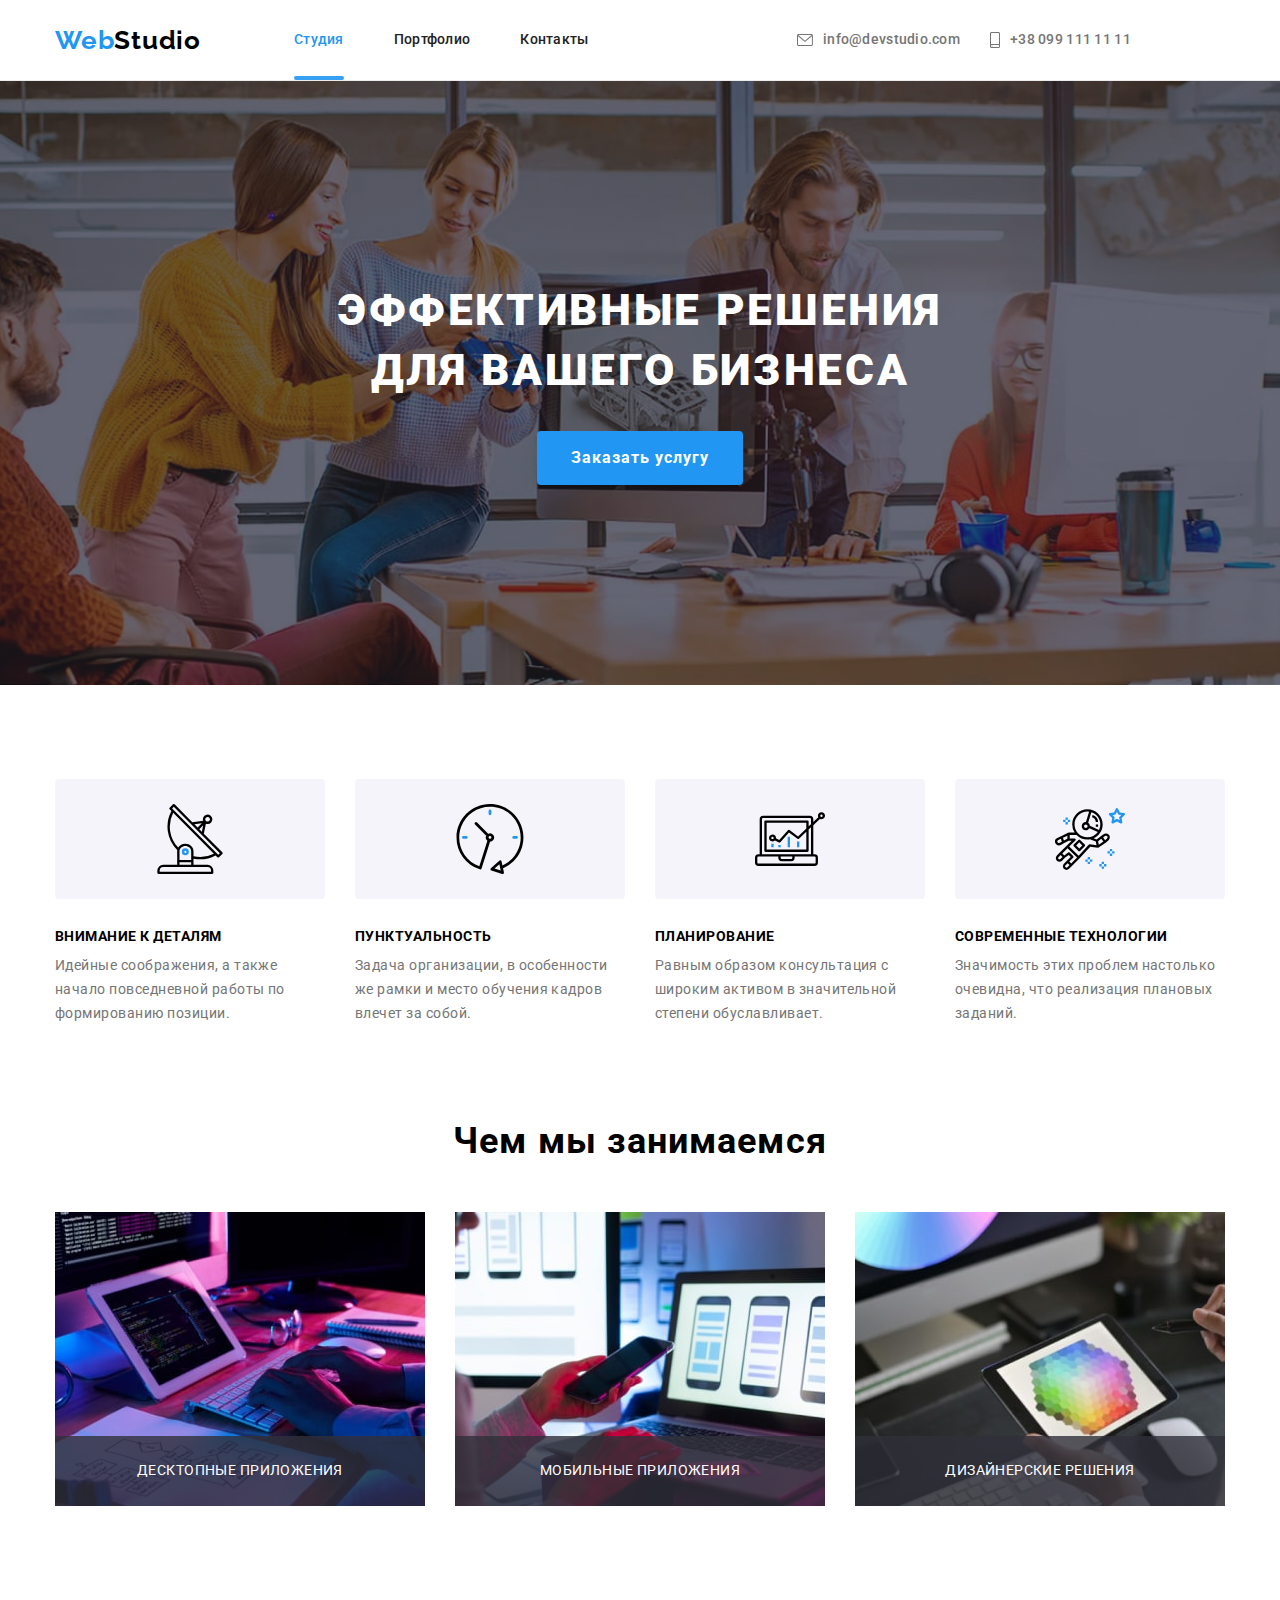
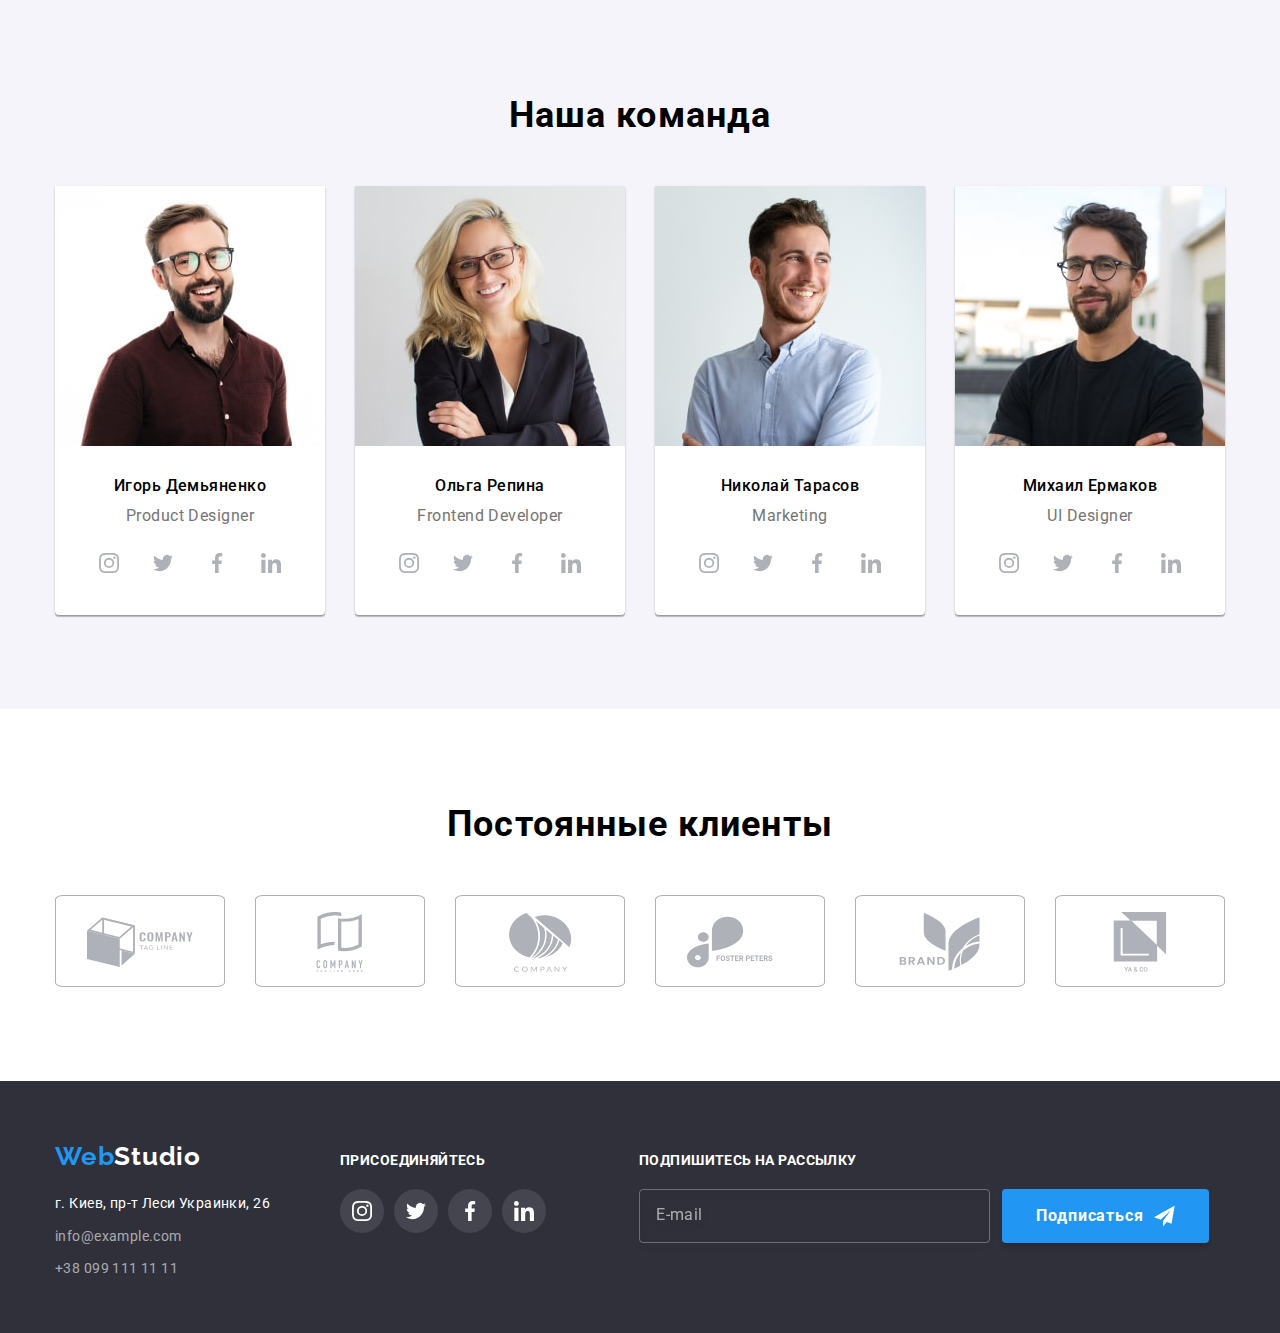
==== commit f498fc2b: "some problems with header" ====
--- a/index.html
+++ b/index.html
@@ -55,35 +55,37 @@
 
           </nav>
 
-          <ul class="connection header--connection list">
-            <li class="connection__item">
-              <a href="mailto:info@devstudio.com" class="connection__link">
-                <svg class="connection__icon connection__icon--letter">
-                  <use href="./images/icons/icons.svg#icon-envelope" width="16" height="12"></use>
-                </svg>info@devstudio.com</a>
-            </li>
-            <li class="connection__item">
-              <a href="tel:+38099111111" class="connection__link">
-                <svg class="connection__icon connection__icon--tel">
-                  <use href="./images/icons/icons.svg#icon-smartphone" width="10" height="16"></use>
-                </svg>+38 099 111 11 11</a>
-            </li>
-          </ul>
-
-          <ul class="social-header">
-            <li class="social-header__item">
-              <a class="social-header__link " href="">Instagram</a>
-            </li>
-            <li class="social-header__item">
-              <a class="social-header__link " href="">Twitter</a>
-            </li>
-            <li class="social-header__item">
-              <a class="social-header__link " href="">Facebook</a>
-            </li>
-            <li class="social-header__item">
-              <a class="social-header__link " href="">LinkedIn</a>
-            </li>
-          </ul>
+          <div class="wrapp">
+            <ul class="connection header--connection list">
+              <li class="connection__item">
+                <a href="mailto:info@devstudio.com" class="connection__link">
+                  <svg class="connection__icon connection__icon--letter">
+                    <use href="./images/icons/icons.svg#icon-envelope" width="16" height="12"></use>
+                  </svg>info@devstudio.com</a>
+              </li>
+              <li class="connection__item">
+                <a href="tel:+38099111111" class="connection__link">
+                  <svg class="connection__icon connection__icon--tel">
+                    <use href="./images/icons/icons.svg#icon-smartphone" width="10" height="16"></use>
+                  </svg>+38 099 111 11 11</a>
+              </li>
+            </ul>
+
+            <ul class="social-header">
+              <li class="social-header__item">
+                <a class="social-header__link " href="">Instagram</a>
+              </li>
+              <li class="social-header__item">
+                <a class="social-header__link " href="">Twitter</a>
+              </li>
+              <li class="social-header__item">
+                <a class="social-header__link " href="">Facebook</a>
+              </li>
+              <li class="social-header__item">
+                <a class="social-header__link " href="">LinkedIn</a>
+              </li>
+            </ul>
+          </div>
         </div>
       </div>
 
@@ -93,16 +95,6 @@
   <main>
 
     <section class="hero">
-
-      <!-- <picture>
-        <source media="(max-width: 480px)"
-          srcset="./images/overlay/overlay-mob-1x.jpg 1x, ./images/overlay/overlay-mob-2x.jpg 2x" />
-        <source media="(max-width: 768px)"
-          srcset="./images/overlay/overlay-tablet-1x.jpg 1x, ./images/overlay/overlay-tablet-2x.jpg 2x" />
-        <source media="(min-width: 769px)"
-          srcset="./images/overlay/overlay-desktop-1x.jpg 1x, ./images/overlay/overlay-desktop-2x.jpg 2x" />
-        <img src="./images/overlay/overlay-mob-2x.jpg" alt="">
-      </picture> -->
 
       <div class="hero__block">
         <h1 class="hero__title">Эффективные решения для вашего бизнеса</h1>
@@ -219,6 +211,15 @@
                           ./images/our-team/img1-mob-2x.jpg 2x">
               <img src="./images/our-team/img1-mob-1x.jpg" alt="фото1" />
             </picture>
+            <!-- // или вариант так
+            <img srcset="./images/our-team/img1-desktop-1x.jpg 270w, 
+                  ./images/our-team/img1-tablet-1x.jpg 354w, 
+                  ./images/our-team/img1-mob-1x.jpg 450w,
+                  ./images/our-team/img1-desktop-2x.jpg 540w,
+                  ./images/our-team/img1-tablet-2x.jpg 708w, 
+                  ./images/our-team/img1-mob-2x.jpg 900w"
+              sizes="(min-width: 1200px) 270px, (min-width: 768px) 354px,(min-width: 480px) 450px, 100vw"
+              src="./images/our-team/img1-mob-1x.jpg" alt=""> -->
 
             <div class="team-list__item">
               <h3 class="team-list__names">Игорь Демьяненко</h3>
--- a/css/main.min.css
+++ b/css/main.min.css
@@ -1,2 +1,2 @@
-:root{--accent-color: #2196f3;--white-color: #ffffff;--header-title-color: #212121;--header-text-color: #757575;--primary-text-color: #757575;--primary-title-color: #212121;--footer-title-color: #212121;--footer-text-color: rgba(255, 255, 255, 0.6);--footer-background-color: #2f303a;--gap: 30px;--item: 1}.visually-hidden{position:absolute;white-space:nowrap;width:1px;height:1px;overflow:hidden;border:0;padding:0;clip:rect(0 0 0 0);clip-path:inset(50%);margin:-1px}ul{padding:0;margin:0;list-style:none;cursor:pointer;text-decoration:none}img{display:block;max-width:100%;height:auto}a{text-decoration:none}a,p,h1,h2,h3{padding:0;margin:0}body{background:var(--white-color);font-family:"Roboto", sans-serif;letter-spacing:0.03em}.grid{display:flex;flex-wrap:wrap;margin-top:calc(var(--gap) * -1);margin-left:calc(var(--gap) * -1)}.grid-item{flex-basis:calc(100% / var(--item) - var(--gap));margin-top:var(--gap);margin-left:var(--gap)}.link{font-family:inherit;font-weight:500;font-size:14px;line-height:1.14;letter-spacing:0.02em;text-decoration:none;transition:color 500ms cubic-bezier(0.4, 0, 0.2, 1)}.section{padding-top:60px;padding-bottom:60px}@media screen and (min-width: 1200px){.section{padding-top:94px;padding-bottom:94px}}@media screen and (min-width: 1200px){.section.half-padding-bottom{padding-bottom:47px}}.half-padding-top{padding-top:47px}.item:nth-child(4){background-color:#f5f4fa}.container{width:100%;margin-left:auto;margin-right:auto;padding-left:15px;padding-right:15px}@media screen and (min-width: 480px){.container{width:480px}}@media screen and (min-width: 768px){.container{width:768px}}@media screen and (min-width: 1200px){.container{width:1200px}}.logo-wrap{display:flex;align-items:center}.logo{font-family:Raleway, sans-serif;font-size:24px;line-height:1.16;font-weight:700;letter-spacing:.03em;text-decoration:none;color:var(--accent-color)}@media screen and (min-width: 1200px){.logo{font-size:26px;line-height:1.19;font-weight:700;letter-spacing:.03em}}.logo--dark{color:#000000}.logo--light{color:var(--white-color)}.menu-button{display:inline-flex;align-items:center;margin:10px 0;padding:0;border:none;background-color:transparent}@media screen and (min-width: 768px){.menu-button{display:none}}.menu-container{display:flex;opacity:1}@media screen and (max-width: 767px){.menu-container{overflow:scroll;z-index:1;position:fixed;top:0;left:0;width:100vw;height:100vh;background-color:lightgray;text-align:center;font-size:20px}}@media screen and (max-width: 767px){.menu-container.is-hidden{opacity:0;pointer-events:none}}.wrapper{width:100%;display:flex}@media screen and (max-width: 767px){.wrapper{position:absolute;display:block;padding:40px}}@media screen and (max-width: 767px){.menu-container.is-hidden{opacity:0;pointer-events:none}}.menu-close{position:absolute;display:flex;align-items:center;justify-content:center;margin:0;padding:0;top:10px;right:15px;width:40px;height:40px;border:1px solid rgba(0,0,0,0);background-color:inherit}.menu-close:hover{fill:var(--accent-color)}@media screen and (min-width: 768px){.menu-close{display:none}}.close{width:40px;height:40px}.header{position:relative;background-color:var(--white-color);border:solid #ececec;border-width:0 0 1px 0;width:100%}.header .container{display:flex;justify-content:space-between}@media screen and (min-width: 768px){.header .container{justify-content:flex-start}}.main-nav{display:flex;flex-wrap:wrap;width:480px;padding:48px 40px}@media screen and (min-width: 768px){.main-nav{flex-wrap:nowrap;align-items:center;width:100%;padding:0}}.nav{display:flex;align-items:center;width:100%}.site-nav{display:block;text-align:start;margin-bottom:302px}@media screen and (min-width: 768px){.site-nav{display:flex;margin-bottom:0}}.site-nav__item{margin:0;margin-bottom:32px}.site-nav__item:last-child{margin-bottom:0}@media screen and (min-width: 768px){.site-nav__item{position:relative;margin-bottom:0}.site-nav__item:not(:last-child){margin-right:50px}.site-nav__item:first-child{margin-left:88px}}@media screen and (min-width: 1200px){.site-nav__item:first-child{margin-left:93px}}.site-nav__link{position:relative;display:inline-block;padding-top:0;padding-bottom:0;color:var(--header-title-color);font-family:inherit;font-size:40px;line-height:1.17;font-weight:500;letter-spacing:.02em;text-decoration:none;transition:color 500ms cubic-bezier(0.4, 0, 0.2, 1)}.site-nav__link:hover,.site-nav__link:focus{color:var(--accent-color)}@media screen and (min-width: 768px){.site-nav__link{padding-top:32px;padding-bottom:32px;font-size:14px;line-height:1.14;font-weight:500;letter-spacing:.02em}}.site-nav__link--currant{color:var(--accent-color)}.site-nav__link--currant::before{position:absolute;display:inline-block;content:"";width:100%;height:4px;bottom:0;border-radius:2px;background-color:rgba(33,150,243,0.9);opacity:1}.connection{display:flex;width:100%;text-align:center;flex-direction:column-reverse;margin-right:0;margin-bottom:-32px}@media screen and (min-width: 768px){.connection{display:block;flex-wrap:wrap;margin-left:84px;margin-bottom:-10px;flex-direction:row;margin-top:20px}}@media screen and (min-width: 1200px){.connection{display:flex;margin-top:0;margin-left:305px}}.connection__item{margin-bottom:32px}@media screen and (min-width: 768px){.connection__item{margin-bottom:10px}}@media screen and (min-width: 1200px){.connection__item{margin-bottom:0}}@media screen and (min-width: 768px){.connection__item+.connection__item{margin-left:0}}@media screen and (min-width: 1200px){.connection__item+.connection__item{margin-left:30px}}.connection__link{display:flex;align-items:center;font-size:24px;line-height:1.17;font-weight:500;letter-spacing:.02em;color:var(--header-text-color);transition:color 500ms cubic-bezier(0.4, 0, 0.2, 1)}.connection__link:hover,.connection__link:focus{color:var(--accent-color)}@media screen and (min-width: 768px){.connection__link{padding-top:0;padding-bottom:0;margin-bottom:0;font-size:12px;line-height:1.16;font-weight:500;letter-spacing:.02em}}@media screen and (min-width: 1200px){.connection__link{padding-top:32px;padding-bottom:32px;font-size:14px;line-height:1.14;font-weight:500;letter-spacing:.02em}}@media screen and (max-width: 767px){.connection__item:last-child>.connection__link{font-size:34px;line-height:1.17;font-weight:500;letter-spacing:.02em;color:var(--accent-color)}}.connection__icon{display:none;margin-right:10px;fill:var(--header-text-color);transition:fill 500ms cubic-bezier(0.4, 0, 0.2, 1)}.connection__icon:hover,.connection__icon:focus{fill:var(--accent-color)}.connection__link:hover .connection__icon,.connection__link:focus .connection__icon{fill:var(--accent-color)}@media screen and (min-width: 768px){.connection__icon{display:block}}.connection__icon--letter{display:none;align-self:center;margin-right:10px;width:16px;height:12px}@media screen and (min-width: 768px){.connection__icon--letter{display:flex}}.connection__icon--tel{display:none;width:10px;height:16px}@media screen and (min-width: 768px){.connection__icon--tel{display:block}}.button{font-family:inherit;font-size:16px;line-height:1.87;font-weight:700;letter-spacing:.06em;min-width:200px;min-height:50px;padding:10px 32px;text-align:center;border-color:transparent;border-radius:4px;box-shadow:0px 4px 4px rgba(0,0,0,0.15);background:var(--accent-color);color:var(--white-color);cursor:pointer;transition:background 500ms cubic-bezier(0.4, 0, 0.2, 1)}.button:hover,.button:focus{background:#1473c0;box-shadow:0px 4px 4px rgba(0,0,0,0.15);border-radius:4px}.hero{margin-left:auto;margin-right:auto;background-position:center;background-repeat:no-repeat;background-size:cover;color:var(--white-color);font-family:inherit;text-align:center;background-image:linear-gradient(to right, rgba(47,48,58,0.4), rgba(47,48,58,0.4)),url("/images/overlay/overlay-mob-1x.jpg")}@media (min-device-pixel-ratio: 2), (min-resolution: 192dpi), (min-resolution: 2dppx){.hero{background-image:linear-gradient(to right, rgba(47,48,58,0.4), rgba(47,48,58,0.4)),url("/images/overlay/overlay-mob-2x.jpg")}}@media (min-width: 768px){.hero{background-image:linear-gradient(to right, rgba(47,48,58,0.4), rgba(47,48,58,0.4)),url("/images/overlay/overlay-tablet-1x.jpg")}}@media (min-width: 768px) and (min-device-pixel-ratio: 2), (min-width: 768px) and (min-resolution: 192dpi), (min-width: 768px) and (min-resolution: 2dppx){.hero{background-image:linear-gradient(to right, rgba(47,48,58,0.4), rgba(47,48,58,0.4)),url("/images/overlay/overlay-tablet-2x.jpg")}}@media (min-width: 1200px){.hero{max-width:1600px;background-image:linear-gradient(to right, rgba(47,48,58,0.4), rgba(47,48,58,0.4)),url("/images/overlay/overlay-desktop-1x.jpg")}}@media (min-width: 1200px) and (min-device-pixel-ratio: 2), (min-width: 1200px) and (min-resolution: 192dpi), (min-width: 1200px) and (min-resolution: 2dppx){.hero{max-width:1600px;background-image:linear-gradient(to right, rgba(47,48,58,0.4), rgba(47,48,58,0.4)),url("/images/overlay/overlay-desktop-2x.jpg")}}.hero__block{padding-top:118px;padding-bottom:118px;text-align:center}@media screen and (min-width: 1200px){.hero__block{padding-top:200px;padding-bottom:200px}}.hero__title{margin:0 auto;margin-bottom:30px;max-width:360px;font-size:26px;line-height:1.6;font-weight:900;letter-spacing:.06em;text-transform:uppercase}@media screen and (min-width: 1200px){.hero__title{max-width:696px;font-size:44px;line-height:1.36;font-weight:900;letter-spacing:.06em;margin-top:0;margin-bottom:30px}}.section-title{margin-bottom:30px;font-size:28px;line-height:1.17;font-weight:700;letter-spacing:.03em;text-align:center}@media screen and (min-width: 1200px){.section-title{margin-bottom:50px;font-size:36px;line-height:1.17;font-weight:700;letter-spacing:.03em}}.features-list{--item:1}@media screen and (min-width: 768px){.features-list{--item:2}}@media (min-width: 1200px){.features-list{--item:4}}.features-list__item{width:100%}@media screen and (min-width: 768px){.features-list__item{width:calc(100% / 2 + 30px)}}@media screen and (min-width: 1200px){.features-list__item{width:270px}}.features-list__wrap{display:flex;justify-content:center;align-items:center;height:120px;margin-bottom:30px;background:#f5f4fa;border-radius:4px;border:transparent}.features-list__wrap:last-child{margin-right:0}.features-list__title{padding-bottom:10px;text-transform:uppercase;font-weight:700;font-size:14px;line-height:1.14;text-align:center}@media screen and (min-width: 768px){.features-list__title{text-align:left}}.features-list__text{color:var(--primary-text-color);font-size:14px;line-height:1.71;text-align:left}.features-list__icon{width:70px;height:70px;background-color:transparent}.activity{display:none}@media screen and (min-width: 1200px){.activity{display:block}}.directions{--item:3}.directions__element{position:relative}.directions__hover{position:absolute;text-align:center;font-weight:700;width:100%;height:70px;bottom:0;left:0;font-size:14px;line-height:1.14;font-weight:400;letter-spacing:.03em;text-transform:uppercase;padding:27px 82px;color:var(--white-color);background-color:rgba(47,48,58,0.8);opacity:1}.social{display:flex;justify-content:center;width:206px;height:44px;padding:0}.social__item{display:flex;justify-content:center;align-items:center;width:44px;height:44px;margin-right:10px}.social__item:last-child{margin-right:0}.social__link{display:flex;justify-content:center;align-items:center;width:44px;height:44px;border-radius:50%;transition:background-color 500ms cubic-bezier(0.4, 0, 0.2, 1)}.social__link:hover,.social__link:focus{background-color:var(--accent-color)}.social__icon{width:20px;height:20px;background-color:transparent;transition:fill 500ms cubic-bezier(0.4, 0, 0.2, 1)}.social__link:hover .social__icon,.social__link:focus .social__icon{fill:var(--white-color)}.social__link--team{background-color:transparent}.social__icon--team{fill:#afb1b8}.social__link--footer{background-color:rgba(255,255,255,0.1)}.social__icon--footer{fill:var(--white-color)}.social-header{display:flex;flex-wrap:wrap;margin-top:64px}@media screen and (min-width: 768px){.social-header{display:none}}.social-header__item:not(:last-child){margin-right:20px}.social-header__link{position:relative;color:var(--accent-color);font-size:18px;line-height:1.22;font-weight:500;letter-spacing:.02em}.social-header__item:last-child>.social-header__link::after{display:none}.social-header__link::after{position:absolute;display:inline-block;content:"";right:-20px;top:10px;color:var(--accent-color);width:22px;border:1px solid rgba(33,33,33,0.2);transform:rotate(90deg)}.team-list{--item:1}@media screen and (min-width: 768px){.team-list{--item:2}}@media screen and (min-width: 1200px){.team-list{--item:4}}.team-list__element{background-color:var(--white-color);box-shadow:0px 1px 3px rgba(0,0,0,0.12),0px 1px 1px rgba(0,0,0,0.14),0px 2px 1px rgba(0,0,0,0.2);border-radius:0px 0px 4px 4px}.team-list__item{padding-top:30px;padding-bottom:30px;width:100%}@media screen and (min-width: 480px){.team-list__item{width:450px}}@media screen and (min-width: 768px){.team-list__item{width:354px}}@media screen and (min-width: 1200px){.team-list__item{width:270px}}.team-list__names{font-size:16px;line-height:1.19;font-weight:500;letter-spacing:.03em;text-align:center}.team-list__jobs{margin-top:10px;color:var(--primary-text-color);font-size:16px;line-height:1.19;font-weight:400;letter-spacing:.03em;text-align:center}.team-list__social{margin:16px auto 0 auto}@media screen and (min-width: 1200px){.team-list__social{margin:16px 32px 0 32px}}.clients-list{display:flex;flex-wrap:wrap;margin-right:-30px;margin-bottom:-30px}@media screen and (min-width: 1200px){.clients-list{margin-right:0px}}.clients{display:flex;margin-bottom:30px;margin-right:30px;width:calc( 100% / 2 - 30px);height:92px;border:#afb1b8 1px solid;border-radius:5%;transition:border, fill;transition-duration:500ms;transition-timing-function:cubic-bezier(0.4, 0, 0.2, 1)}.clients:hover,.clients:focus{border:var(--accent-color) 0.1px solid}@media screen and (min-width: 768px){.clients{width:calc( 100% / 3 - 30px)}}@media screen and (min-width: 1200px){.clients{width:170px}.clients:last-child{margin-right:0}}.clients-set{display:flex;align-items:center;margin-right:auto;margin-left:auto;height:92px}.clients-icon{width:106px;height:60px;fill:#afb1b8;transition:fill 500ms cubic-bezier(0.4, 0, 0.2, 1)}.clients-set:hover .clients-icon,.clients-set:focus .clients-icon{fill:var(--accent-color)}.footer{display:flex;background-color:var(--footer-background-color);color:var(--white-color);font-family:Roboto, sans-serif;font-style:normal;height:100%}@media screen and (min-width: 1200px){.footer{height:252px}}@media screen and (min-width: 768px){.footer .container{display:flex;flex-wrap:wrap;justify-content:space-around}}@media screen and (min-width: 1200px){.footer .container{flex-wrap:nowrap;justify-content:left}}.wrap-tab{display:block}@media screen and (min-width: 768px){.wrap-tab{display:flex}}.footer-address{text-align:center;flex-shrink:0;margin-top:60px}@media screen and (min-width: 768px){.footer-address{margin-right:165px}}@media screen and (min-width: 1200px){.footer-address{text-align:left;margin-right:70px}}.footer-address__address{margin-top:20px}.address__link{font-style:normal;font-size:14px;line-height:1.71;font-weight:400;letter-spacing:.03em}.address__link{color:var(--footer-text-color)}.address__link:hover{color:var(--footer-text-color)}.address__link-map{color:var(--white-color)}.address__link-map:hover{color:var(--white-color)}.address__item{margin-bottom:9px}.address__item:last-child{margin-bottom:0}.footer-social{margin-top:60px;text-align:center}@media screen and (min-width: 768px){.footer-social{text-align:left}}@media screen and (min-width: 1200px){.footer-social{margin-right:0px;margin-top:72px}}.social--footer{margin-left:auto;margin-right:auto}.slogan{text-align:center;margin-bottom:20px;font-size:14px;line-height:1.14;font-weight:700;letter-spacing:.03em}@media screen and (min-width: 1200px){.slogan{text-align:left}}.messangers__link--footer{background-color:rgba(255,255,255,0.1)}.messangers__icon--footer{fill:var(--white-color);background-color:transparent}.messangers__link--footer:hover .messangers__icon--footer,.messangers__link--footer:focus .messangers__icon--footer{fill:var(--white-color)}.subscribe{margin-top:60px;margin-bottom:60px;width:100%}@media screen and (min-width: 1200px){.subscribe{margin-top:72px;margin-left:93px;width:570px}}.subscribe__wrap{flex-wrap:wrap;justify-content:center;display:block}@media screen and (min-width: 1200px){.subscribe__wrap{flex-wrap:nowrap;justify-content:left;display:flex}}.subscribe__wrap input{padding:15px 16px;background-color:transparent;border:1px solid rgba(255,255,255,0.3);box-sizing:border-box;filter:drop-shadow(0px 4px 4px rgba(0,0,0,0.15));border-radius:4px;width:100%;margin-left:auto;margin-right:auto;display:block}.subscribe__wrap input::placeholder{font-size:16px;line-height:1.25;font-weight:400;letter-spacing:.03em;color:rgba(255,255,255,0.6)}@media screen and (min-width: 768px){.subscribe__wrap input{width:450px}}@media screen and (min-width: 1200px){.subscribe__wrap input{width:358px}}.subscribe__button{margin-top:20px;display:flex;align-self:center;margin-left:auto;margin-right:auto}@media screen and (min-width: 1200px){.subscribe__button{margin-top:0;margin-left:12px}}.subscribe__icon{align-items:baseline;align-self:center;width:24px;height:24px;margin-left:10px;fill:var(--white-color);transition:fill 500ms cubic-bezier(0.4, 0, 0.2, 1)}.button:hover .subscribe__icon,.button:focus .subscribe__icon{fill:var(--white-color)}.backdrop{position:fixed;top:0;left:0;width:100%;height:100%;background-color:rgba(0,0,0,0.2);opacity:1;transition:opacity 500ms cubic-bezier(0.4, 0, 0.2, 1)}.backdrop.is-hidden{opacity:0;pointer-events:none}.backdrop.is-hidden .modal{transform:translate(-50%, -50%) scale(0.5)}.modal{position:absolute;top:50%;left:50%;min-width:100%;min-height:609px;padding:40px;background-color:var(--white-color);box-shadow:0px 1px 3px rgba(0,0,0,0.12),0px 1px 1px rgba(0,0,0,0.14),0px 2px 1px rgba(0,0,0,0.2);border-radius:4px;transform:translate(-50%, -50%) scale(1);transition:transform 250ms cubic-bezier(0.4, 0, 0.2, 1)}@media screen and (min-width: 480px){.modal{min-width:450px}}@media screen and (min-width: 1200px){.modal{min-width:528px;min-height:581px}}.modal-close{position:absolute;display:flex;align-items:center;justify-content:center;margin:0;padding:0;top:8px;right:8px;width:30px;height:30px;border-radius:50%;border:1px solid rgba(0,0,0,0.1);background-color:inherit}.modal-close:hover{fill:var(--accent-color)}.close{width:18px;height:18px}.modal-title{display:flex;flex-wrap:wrap;text-align:center;margin-bottom:12px;font-size:20px;line-height:1.5;font-weight:700;letter-spacing:.03em;color:var(--primary-title-color)}@media screen and (min-width: 768px){.modal-title{display:block;flex-wrap:nowrap;text-align:center;font-size:20px;line-height:1.15;font-weight:700;letter-spacing:.03em}}.form__field{margin-bottom:10px;height:58px}.form__label{margin-bottom:4px;font-size:12px;line-height:1.15;font-weight:400;letter-spacing:.01em;color:var(--primary-text-color)}.form-input{font-size:16px;line-height:1.15;font-weight:400;letter-spacing:.01em;font:inherit;border:1px solid rgba(33,33,33,0.2);box-sizing:border-box;border-radius:4px;height:40px;width:100%;padding-left:42px}.input-wrap{display:block;position:relative}.form-icon{position:absolute;width:18px;height:18px;top:50%;left:8px;transform:translateY(-50%);background-color:inherit}.form-input:focus ~ .form-icon,.form-input:hover ~ .form-icon,.form-input:hover{fill:var(--accent-color);border-color:var(--accent-color)}.form__field--comment{margin-bottom:20px}.form__label--comment{font-size:12px;line-height:1.15;font-weight:400;letter-spacing:.01em;color:#757575}.form__comment{margin-top:4px;resize:none;height:120px;padding:12px 16px;width:100%;font-size:12px;line-height:1.15;font-weight:400;letter-spacing:.01em;border:1px solid rgba(33,33,33,0.2);border-radius:4px}.form__comment::placeholder{color:rgba(117,117,117,0.5)}.check{height:100%;margin-bottom:30px}.check__text{display:flex;position:relative;flex-wrap:wrap;font-size:12px;line-height:1.56;font-weight:400;letter-spacing:.03em;color:var(--primary-text-color)}@media screen and (min-width: 768px){.check__text{font-size:14px;line-height:1.41;font-weight:400;letter-spacing:.03em}}.check__link{color:var(--accent-color);background-color:var(--white-color);text-decoration:underline;margin-left:5px;flex-shrink:0}.check__text span{display:flex;align-items:center;justify-content:center;margin-right:5px;width:16px;height:15px;border:2px solid var(--primary-title-color);border-radius:3px;background-repeat:no-repeat}.check__icon{fill:var(--white-color)}.check__input:checked+.check__text span{background-color:var(--accent-color);border:none}.modal__button{text-align:center}.projects-filter{margin-bottom:40px;margin-top:-15px;display:flex;flex-wrap:wrap}@media screen and (min-width: 768px){.projects-filter{margin-bottom:30px;justify-content:center;flex-wrap:nowrap}}.projects-filter__button{margin-top:15px;margin-right:8px;padding:6px 22px;border-radius:4px;border-color:transparent;border-radius:4px;font-family:inherit;font-size:16px;line-height:1.6;font-weight:500;letter-spacing:.03em;cursor:pointer;background-color:#f5f4fa;color:var(--primary-title-color);transition:color 500ms cubic-bezier(0.4, 0, 0.2, 1),background-color 500ms cubic-bezier(0.4, 0, 0.2, 1)}.projects-filter__button:hover,.projects-filter__button:focus{background-color:var(--accent-color);color:var(--white-color);filter:drop-shadow(0px 4px 4px rgba(0,0,0,0.25))}@media screen and (min-width: 768px){.projects-filter__button{margin-bottom:0}}.project__link{display:flex;flex-direction:column;height:100%}.project__name{padding:20px 24px 20px 24px;border:solid #eeeeee;border-width:0 1px 1px 1px;flex-grow:1}.project__title{color:var(--primary-title-color);font-size:18px;line-height:2;font-weight:700;letter-spacing:.06em}.project__text{margin-top:4px;color:var(--primary-text-color);font-size:16px;line-height:1.8;font-weight:400;letter-spacing:.03em}.project__item:hover{box-shadow:0px 1px 1px rgba(0,0,0,0.12),0px 4px 4px rgba(0,0,0,0.06),1px 4px 6px rgba(0,0,0,0.16)}@media screen and (min-width: 768px){.project__item{width:450px}}.section-projects{--item:1}@media screen and (min-width: 768px){.section-projects{--item:2}}@media screen and (min-width: 1200px){.section-projects{--item:3}}.project__wrap{position:relative;overflow:hidden}.project__desctiption{height:101%;position:absolute;font-size:18px;line-height:1.56;font-weight:400;letter-spacing:.03em;top:0;padding:63px 24px;color:var(--white-color);background-color:rgba(33,150,243,0.9);transform:translateY(100%);transition:transform 500ms;transition-timing-function:cubic-bezier(0.4, 0, 0.2, 1)}.project__item:hover .project__desctiption,.project__item:focus .project__desctiption{transform:translateY(0)}
+:root{--accent-color: #2196f3;--white-color: #ffffff;--header-title-color: #212121;--header-text-color: #757575;--primary-text-color: #757575;--primary-title-color: #212121;--footer-title-color: #212121;--footer-text-color: rgba(255, 255, 255, 0.6);--footer-background-color: #2f303a;--gap: 30px;--item: 1}.visually-hidden{position:absolute;white-space:nowrap;width:1px;height:1px;overflow:hidden;border:0;padding:0;clip:rect(0 0 0 0);clip-path:inset(50%);margin:-1px}ul{padding:0;margin:0;list-style:none;cursor:pointer;text-decoration:none}img{display:block;max-width:100%;height:auto}a{text-decoration:none}a,p,h1,h2,h3{padding:0;margin:0}body{background:var(--white-color);font-family:"Roboto", sans-serif;letter-spacing:0.03em}.grid{display:flex;flex-wrap:wrap;margin-top:calc(var(--gap) * -1);margin-left:calc(var(--gap) * -1)}.grid-item{flex-basis:calc(100% / var(--item) - var(--gap));margin-top:var(--gap);margin-left:var(--gap)}.link{font-family:inherit;font-weight:500;font-size:14px;line-height:1.14;letter-spacing:0.02em;text-decoration:none;transition:color 500ms cubic-bezier(0.4, 0, 0.2, 1)}.section{padding-top:60px;padding-bottom:60px}@media screen and (min-width: 1200px){.section{padding-top:94px;padding-bottom:94px}}@media screen and (min-width: 1200px){.section.half-padding-bottom{padding-bottom:47px}}.half-padding-top{padding-top:47px}.item:nth-child(4){background-color:#f5f4fa}.container{width:100%;margin-left:auto;margin-right:auto;padding-left:15px;padding-right:15px}@media screen and (min-width: 480px){.container{width:480px}}@media screen and (min-width: 768px){.container{width:768px}}@media screen and (min-width: 1200px){.container{width:1200px}}.logo-wrap{display:flex;align-items:center}.logo{font-family:Raleway, sans-serif;font-size:24px;line-height:1.16;font-weight:700;letter-spacing:.03em;text-decoration:none;color:var(--accent-color)}@media screen and (min-width: 1200px){.logo{font-size:26px;line-height:1.19;font-weight:700;letter-spacing:.03em}}.logo--dark{color:#000000}.logo--light{color:var(--white-color)}.menu-button{display:inline-flex;align-items:center;margin:10px 0;padding:0;border:none;background-color:transparent}@media screen and (min-width: 768px){.menu-button{display:none}}.menu-container{display:flex;opacity:1;justify-content:space-between;width:100%}@media screen and (max-width: 767px){.menu-container{z-index:1;position:fixed;top:0;left:0;width:100vw;height:100vh;background-color:var(--white-color);text-align:center;font-size:20px}}@media screen and (max-width: 767px){.menu-container.is-hidden{opacity:0;pointer-events:none}}.wrapper{width:100%;display:flex}@media screen and (max-width: 767px){.wrapper{position:absolute;padding:40px;flex-direction:column;justify-content:space-between;height:100%}}@media screen and (min-width: 1200px){.wrapp{display:flex;width:100%}}@media screen and (max-width: 767px){.menu-container.is-hidden{opacity:0;pointer-events:none}}.menu-close{position:absolute;display:flex;align-items:center;justify-content:center;margin:0;padding:0;top:10px;right:15px;width:40px;height:40px;border:1px solid rgba(0,0,0,0);background-color:inherit}.menu-close:hover{fill:var(--accent-color)}@media screen and (min-width: 768px){.menu-close{display:none}}.close{width:40px;height:40px}.header{position:relative;background-color:var(--white-color);border:solid #ececec;border-width:0 0 1px 0;width:100%}.header .container{display:flex;justify-content:space-between}@media screen and (min-width: 768px){.header .container{justify-content:flex-start}}.main-nav{display:flex;flex-wrap:wrap;width:480px;padding:48px 40px}@media screen and (min-width: 768px){.main-nav{flex-wrap:nowrap;align-items:center;width:100%;padding:0}}.nav{display:flex;align-items:center;width:100%}.site-nav{display:block;text-align:start;margin-bottom:50px}@media screen and (min-width: 768px){.site-nav{display:flex;margin-bottom:0}}.site-nav__item{margin:0;margin-bottom:32px}.site-nav__item:last-child{margin-bottom:0}@media screen and (min-width: 768px){.site-nav__item{position:relative;margin-bottom:0}.site-nav__item:not(:last-child){margin-right:50px}.site-nav__item:first-child{margin-left:88px}}@media screen and (min-width: 1200px){.site-nav__item:first-child{margin-left:93px}}.site-nav__link{position:relative;display:inline-block;padding-top:0;padding-bottom:0;color:var(--header-title-color);font-family:inherit;font-size:40px;line-height:1.17;font-weight:500;letter-spacing:.02em;text-decoration:none;transition:color 500ms cubic-bezier(0.4, 0, 0.2, 1)}.site-nav__link:hover,.site-nav__link:focus{color:var(--accent-color)}@media screen and (min-width: 768px){.site-nav__link{padding-top:32px;padding-bottom:32px;font-size:14px;line-height:1.14;font-weight:500;letter-spacing:.02em}}.site-nav__link--currant{color:var(--accent-color)}.site-nav__link--currant::before{position:absolute;display:inline-block;content:"";width:100%;height:4px;bottom:0;border-radius:2px;background-color:rgba(33,150,243,0.9);opacity:1}.connection{display:flex;width:100%;text-align:center;flex-direction:column-reverse;margin-right:0;margin-bottom:-32px}@media screen and (min-width: 768px){.connection{display:block;flex-wrap:wrap;margin-left:84px;margin-bottom:-10px;flex-direction:row;margin-top:20px}}@media screen and (min-width: 1200px){.connection{display:flex;margin-top:0}}.connection__item{margin-bottom:32px}@media screen and (min-width: 768px){.connection__item{margin-bottom:10px}}@media screen and (min-width: 1200px){.connection__item{margin-bottom:0}}@media screen and (min-width: 768px){.connection__item+.connection__item{margin-left:0}}@media screen and (min-width: 1200px){.connection__item+.connection__item{margin-left:30px}}.connection__link{display:flex;align-items:center;font-size:24px;line-height:1.17;font-weight:500;letter-spacing:.02em;color:var(--header-text-color);transition:color 500ms cubic-bezier(0.4, 0, 0.2, 1)}.connection__link:hover,.connection__link:focus{color:var(--accent-color)}@media screen and (min-width: 768px){.connection__link{padding-top:0;padding-bottom:0;margin-bottom:0;font-size:12px;line-height:1.16;font-weight:500;letter-spacing:.02em}}@media screen and (min-width: 1200px){.connection__link{padding-top:32px;padding-bottom:32px;font-size:14px;line-height:1.14;font-weight:500;letter-spacing:.02em}}@media screen and (max-width: 767px){.connection__item:last-child>.connection__link{font-size:34px;line-height:1.17;font-weight:500;letter-spacing:.02em;color:var(--accent-color)}}.connection__icon{display:none;margin-right:10px;fill:var(--header-text-color);transition:fill 500ms cubic-bezier(0.4, 0, 0.2, 1)}.connection__icon:hover,.connection__icon:focus{fill:var(--accent-color)}.connection__link:hover .connection__icon,.connection__link:focus .connection__icon{fill:var(--accent-color)}@media screen and (min-width: 768px){.connection__icon{display:block}}.connection__icon--letter{display:none;align-self:center;margin-right:10px;width:16px;height:12px}@media screen and (min-width: 768px){.connection__icon--letter{display:flex}}.connection__icon--tel{display:none;width:10px;height:16px}@media screen and (min-width: 768px){.connection__icon--tel{display:block}}.button{font-family:inherit;font-size:16px;line-height:1.87;font-weight:700;letter-spacing:.06em;min-width:200px;min-height:50px;padding:10px 32px;text-align:center;border-color:transparent;border-radius:4px;box-shadow:0px 4px 4px rgba(0,0,0,0.15);background:var(--accent-color);color:var(--white-color);cursor:pointer;transition:background 500ms cubic-bezier(0.4, 0, 0.2, 1)}.button:hover,.button:focus{background:#1473c0;box-shadow:0px 4px 4px rgba(0,0,0,0.15);border-radius:4px}.hero{margin-left:auto;margin-right:auto;background-position:center;background-repeat:no-repeat;background-size:cover;color:var(--white-color);font-family:inherit;text-align:center;background-image:linear-gradient(to right, rgba(47,48,58,0.4), rgba(47,48,58,0.4)),url("/images/overlay/overlay-mob-1x.jpg")}@media (min-device-pixel-ratio: 2), (min-resolution: 192dpi), (min-resolution: 2dppx){.hero{background-image:linear-gradient(to right, rgba(47,48,58,0.4), rgba(47,48,58,0.4)),url("/images/overlay/overlay-mob-2x.jpg")}}@media (min-width: 768px){.hero{background-image:linear-gradient(to right, rgba(47,48,58,0.4), rgba(47,48,58,0.4)),url("/images/overlay/overlay-tablet-1x.jpg")}}@media (min-width: 768px) and (min-device-pixel-ratio: 2), (min-width: 768px) and (min-resolution: 192dpi), (min-width: 768px) and (min-resolution: 2dppx){.hero{background-image:linear-gradient(to right, rgba(47,48,58,0.4), rgba(47,48,58,0.4)),url("/images/overlay/overlay-tablet-2x.jpg")}}@media (min-width: 1200px){.hero{max-width:1600px;background-image:linear-gradient(to right, rgba(47,48,58,0.4), rgba(47,48,58,0.4)),url("/images/overlay/overlay-desktop-1x.jpg")}}@media (min-width: 1200px) and (min-device-pixel-ratio: 2), (min-width: 1200px) and (min-resolution: 192dpi), (min-width: 1200px) and (min-resolution: 2dppx){.hero{max-width:1600px;background-image:linear-gradient(to right, rgba(47,48,58,0.4), rgba(47,48,58,0.4)),url("/images/overlay/overlay-desktop-2x.jpg")}}.hero__block{padding-top:118px;padding-bottom:118px;text-align:center}@media screen and (min-width: 1200px){.hero__block{padding-top:200px;padding-bottom:200px}}.hero__title{margin:0 auto;margin-bottom:30px;max-width:360px;font-size:26px;line-height:1.6;font-weight:900;letter-spacing:.06em;text-transform:uppercase}@media screen and (min-width: 1200px){.hero__title{max-width:696px;font-size:44px;line-height:1.36;font-weight:900;letter-spacing:.06em;margin-top:0;margin-bottom:30px}}.section-title{margin-bottom:30px;font-size:28px;line-height:1.17;font-weight:700;letter-spacing:.03em;text-align:center}@media screen and (min-width: 1200px){.section-title{margin-bottom:50px;font-size:36px;line-height:1.17;font-weight:700;letter-spacing:.03em}}.features-list{--item:1}@media screen and (min-width: 768px){.features-list{--item:2}}@media (min-width: 1200px){.features-list{--item:4}}.features-list__item{width:100%}@media screen and (min-width: 768px){.features-list__item{width:calc(100% / 2 + 30px)}}@media screen and (min-width: 1200px){.features-list__item{width:270px}}.features-list__wrap{display:flex;justify-content:center;align-items:center;height:120px;margin-bottom:30px;background:#f5f4fa;border-radius:4px;border:transparent}.features-list__wrap:last-child{margin-right:0}.features-list__title{padding-bottom:10px;text-transform:uppercase;font-weight:700;font-size:14px;line-height:1.14;text-align:center}@media screen and (min-width: 768px){.features-list__title{text-align:left}}.features-list__text{color:var(--primary-text-color);font-size:14px;line-height:1.71;text-align:left}.features-list__icon{width:70px;height:70px;background-color:transparent}.activity{display:none}@media screen and (min-width: 1200px){.activity{display:block}}.directions{--item:3}.directions__element{position:relative}.directions__hover{position:absolute;text-align:center;font-weight:700;width:100%;height:70px;bottom:0;left:0;font-size:14px;line-height:1.14;font-weight:400;letter-spacing:.03em;text-transform:uppercase;padding:27px 82px;color:var(--white-color);background-color:rgba(47,48,58,0.8);opacity:1}.social{display:flex;justify-content:center;width:206px;height:44px;padding:0}.social__item{display:flex;justify-content:center;align-items:center;width:44px;height:44px;margin-right:10px}.social__item:last-child{margin-right:0}.social__link{display:flex;justify-content:center;align-items:center;width:44px;height:44px;border-radius:50%;transition:background-color 500ms cubic-bezier(0.4, 0, 0.2, 1)}.social__link:hover,.social__link:focus{background-color:var(--accent-color)}.social__icon{width:20px;height:20px;background-color:transparent;transition:fill 500ms cubic-bezier(0.4, 0, 0.2, 1)}.social__link:hover .social__icon,.social__link:focus .social__icon{fill:var(--white-color)}.social__link--team{background-color:transparent}.social__icon--team{fill:#afb1b8}.social__link--footer{background-color:rgba(255,255,255,0.1)}.social__icon--footer{fill:var(--white-color)}.social-header{display:flex;flex-wrap:wrap;margin-top:64px}@media screen and (min-width: 768px){.social-header{display:none}}.social-header__item:not(:last-child){margin-right:20px}.social-header__link{position:relative;color:var(--accent-color);font-size:18px;line-height:1.22;font-weight:500;letter-spacing:.02em}.social-header__item:last-child>.social-header__link::after{display:none}.social-header__link::after{position:absolute;display:inline-block;content:"";right:-20px;top:10px;color:var(--accent-color);width:22px;border:1px solid rgba(33,33,33,0.2);transform:rotate(90deg)}.team-list{--item:1}@media screen and (min-width: 768px){.team-list{--item:2}}@media screen and (min-width: 1200px){.team-list{--item:4}}.team-list__element{background-color:var(--white-color);box-shadow:0px 1px 3px rgba(0,0,0,0.12),0px 1px 1px rgba(0,0,0,0.14),0px 2px 1px rgba(0,0,0,0.2);border-radius:0px 0px 4px 4px}.team-list__item{padding-top:30px;padding-bottom:30px;width:100%}@media screen and (min-width: 480px){.team-list__item{width:450px}}@media screen and (min-width: 768px){.team-list__item{width:354px}}@media screen and (min-width: 1200px){.team-list__item{width:270px}}.team-list__names{font-size:16px;line-height:1.19;font-weight:500;letter-spacing:.03em;text-align:center}.team-list__jobs{margin-top:10px;color:var(--primary-text-color);font-size:16px;line-height:1.19;font-weight:400;letter-spacing:.03em;text-align:center}.team-list__social{margin:16px auto 0 auto}@media screen and (min-width: 1200px){.team-list__social{margin:16px 32px 0 32px}}.clients-list{display:flex;flex-wrap:wrap;margin-right:-30px;margin-bottom:-30px}@media screen and (min-width: 1200px){.clients-list{margin-right:0px}}.clients{display:flex;margin-bottom:30px;margin-right:30px;width:calc( 100% / 2 - 30px);height:92px;border:#afb1b8 1px solid;border-radius:5%;transition:border, fill;transition-duration:500ms;transition-timing-function:cubic-bezier(0.4, 0, 0.2, 1)}.clients:hover,.clients:focus{border:var(--accent-color) 0.1px solid}@media screen and (min-width: 768px){.clients{width:calc( 100% / 3 - 30px)}}@media screen and (min-width: 1200px){.clients{width:170px}.clients:last-child{margin-right:0}}.clients-set{display:flex;align-items:center;margin-right:auto;margin-left:auto;height:92px}.clients-icon{width:106px;height:60px;fill:#afb1b8;transition:fill 500ms cubic-bezier(0.4, 0, 0.2, 1)}.clients-set:hover .clients-icon,.clients-set:focus .clients-icon{fill:var(--accent-color)}.footer{display:flex;background-color:var(--footer-background-color);color:var(--white-color);font-family:Roboto, sans-serif;font-style:normal;height:100%}@media screen and (min-width: 1200px){.footer{height:252px}}@media screen and (min-width: 768px){.footer .container{display:flex;flex-wrap:wrap;justify-content:space-around}}@media screen and (min-width: 1200px){.footer .container{flex-wrap:nowrap;justify-content:left}}.wrap-tab{display:block}@media screen and (min-width: 768px){.wrap-tab{display:flex}}.footer-address{text-align:center;flex-shrink:0;margin-top:60px}@media screen and (min-width: 768px){.footer-address{margin-right:165px}}@media screen and (min-width: 1200px){.footer-address{text-align:left;margin-right:70px}}.footer-address__address{margin-top:20px}.address__link{font-style:normal;font-size:14px;line-height:1.71;font-weight:400;letter-spacing:.03em}.address__link{color:var(--footer-text-color)}.address__link:hover{color:var(--footer-text-color)}.address__link-map{color:var(--white-color)}.address__link-map:hover{color:var(--white-color)}.address__item{margin-bottom:9px}.address__item:last-child{margin-bottom:0}.footer-social{margin-top:60px;text-align:center}@media screen and (min-width: 768px){.footer-social{text-align:left}}@media screen and (min-width: 1200px){.footer-social{margin-right:0px;margin-top:72px}}.social--footer{margin-left:auto;margin-right:auto}.slogan{text-align:center;margin-bottom:20px;font-size:14px;line-height:1.14;font-weight:700;letter-spacing:.03em}@media screen and (min-width: 1200px){.slogan{text-align:left}}.messangers__link--footer{background-color:rgba(255,255,255,0.1)}.messangers__icon--footer{fill:var(--white-color);background-color:transparent}.messangers__link--footer:hover .messangers__icon--footer,.messangers__link--footer:focus .messangers__icon--footer{fill:var(--white-color)}.subscribe{margin-top:60px;margin-bottom:60px;width:100%}@media screen and (min-width: 1200px){.subscribe{margin-top:72px;margin-left:93px;width:570px}}.subscribe__wrap{flex-wrap:wrap;justify-content:center;display:block}@media screen and (min-width: 1200px){.subscribe__wrap{flex-wrap:nowrap;justify-content:left;display:flex}}.subscribe__wrap input{padding:15px 16px;background-color:transparent;border:1px solid rgba(255,255,255,0.3);box-sizing:border-box;filter:drop-shadow(0px 4px 4px rgba(0,0,0,0.15));border-radius:4px;width:100%;margin-left:auto;margin-right:auto;display:block}.subscribe__wrap input::placeholder{font-size:16px;line-height:1.25;font-weight:400;letter-spacing:.03em;color:rgba(255,255,255,0.6)}@media screen and (min-width: 768px){.subscribe__wrap input{width:450px}}@media screen and (min-width: 1200px){.subscribe__wrap input{width:358px}}.subscribe__button{margin-top:20px;display:flex;align-self:center;margin-left:auto;margin-right:auto}@media screen and (min-width: 1200px){.subscribe__button{margin-top:0;margin-left:12px}}.subscribe__icon{align-items:baseline;align-self:center;width:24px;height:24px;margin-left:10px;fill:var(--white-color);transition:fill 500ms cubic-bezier(0.4, 0, 0.2, 1)}.button:hover .subscribe__icon,.button:focus .subscribe__icon{fill:var(--white-color)}.backdrop{position:fixed;top:0;left:0;width:100%;height:100%;background-color:rgba(0,0,0,0.2);opacity:1;transition:opacity 500ms cubic-bezier(0.4, 0, 0.2, 1)}.backdrop.is-hidden{opacity:0;pointer-events:none}.backdrop.is-hidden .modal{transform:translate(-50%, -50%) scale(0.5)}.modal{position:absolute;top:50%;left:50%;min-width:100%;min-height:609px;padding:40px;background-color:var(--white-color);box-shadow:0px 1px 3px rgba(0,0,0,0.12),0px 1px 1px rgba(0,0,0,0.14),0px 2px 1px rgba(0,0,0,0.2);border-radius:4px;transform:translate(-50%, -50%) scale(1);transition:transform 250ms cubic-bezier(0.4, 0, 0.2, 1)}@media screen and (min-width: 480px){.modal{min-width:450px}}@media screen and (min-width: 1200px){.modal{min-width:528px;min-height:581px}}.modal-close{position:absolute;display:flex;align-items:center;justify-content:center;margin:0;padding:0;top:8px;right:8px;width:30px;height:30px;border-radius:50%;border:1px solid rgba(0,0,0,0.1);background-color:inherit}.modal-close:hover{fill:var(--accent-color)}.close{width:18px;height:18px}.modal-title{display:flex;flex-wrap:wrap;text-align:center;margin-bottom:12px;font-size:20px;line-height:1.5;font-weight:700;letter-spacing:.03em;color:var(--primary-title-color)}@media screen and (min-width: 768px){.modal-title{display:block;flex-wrap:nowrap;text-align:center;font-size:20px;line-height:1.15;font-weight:700;letter-spacing:.03em}}.form__field{margin-bottom:10px;height:58px}.form__label{margin-bottom:4px;font-size:12px;line-height:1.15;font-weight:400;letter-spacing:.01em;color:var(--primary-text-color)}.form-input{font-size:16px;line-height:1.15;font-weight:400;letter-spacing:.01em;font:inherit;border:1px solid rgba(33,33,33,0.2);box-sizing:border-box;border-radius:4px;height:40px;width:100%;padding-left:42px}.input-wrap{display:block;position:relative}.form-icon{position:absolute;width:18px;height:18px;top:50%;left:8px;transform:translateY(-50%);background-color:inherit}.form-input:focus ~ .form-icon,.form-input:hover ~ .form-icon,.form-input:hover{fill:var(--accent-color);border-color:var(--accent-color)}.form__field--comment{margin-bottom:20px}.form__label--comment{font-size:12px;line-height:1.15;font-weight:400;letter-spacing:.01em;color:#757575}.form__comment{margin-top:4px;resize:none;height:120px;padding:12px 16px;width:100%;font-size:12px;line-height:1.15;font-weight:400;letter-spacing:.01em;border:1px solid rgba(33,33,33,0.2);border-radius:4px}.form__comment::placeholder{color:rgba(117,117,117,0.5)}.check{height:100%;margin-bottom:30px}.check__text{display:flex;position:relative;flex-wrap:wrap;font-size:12px;line-height:1.56;font-weight:400;letter-spacing:.03em;color:var(--primary-text-color)}@media screen and (min-width: 768px){.check__text{font-size:14px;line-height:1.41;font-weight:400;letter-spacing:.03em}}.check__link{color:var(--accent-color);background-color:var(--white-color);text-decoration:underline;margin-left:5px;flex-shrink:0}.check__text span{display:flex;align-items:center;justify-content:center;margin-right:5px;width:16px;height:15px;border:2px solid var(--primary-title-color);border-radius:3px;background-repeat:no-repeat}.check__icon{fill:var(--white-color)}.check__input:checked+.check__text span{background-color:var(--accent-color);border:none}.modal__button{text-align:center}.projects-filter{margin-bottom:40px;margin-top:-15px;display:flex;flex-wrap:wrap}@media screen and (min-width: 768px){.projects-filter{margin-bottom:30px;justify-content:center;flex-wrap:nowrap}}.projects-filter__button{margin-top:15px;margin-right:8px;padding:6px 22px;border-radius:4px;border-color:transparent;border-radius:4px;font-family:inherit;font-size:16px;line-height:1.6;font-weight:500;letter-spacing:.03em;cursor:pointer;background-color:#f5f4fa;color:var(--primary-title-color);transition:color 500ms cubic-bezier(0.4, 0, 0.2, 1),background-color 500ms cubic-bezier(0.4, 0, 0.2, 1)}.projects-filter__button:hover,.projects-filter__button:focus{background-color:var(--accent-color);color:var(--white-color);filter:drop-shadow(0px 4px 4px rgba(0,0,0,0.25))}@media screen and (min-width: 768px){.projects-filter__button{margin-bottom:0}}.project__link{display:flex;flex-direction:column;height:100%}.project__name{padding:20px 24px 20px 24px;border:solid #eeeeee;border-width:0 1px 1px 1px;flex-grow:1}.project__title{color:var(--primary-title-color);font-size:18px;line-height:2;font-weight:700;letter-spacing:.06em}.project__text{margin-top:4px;color:var(--primary-text-color);font-size:16px;line-height:1.8;font-weight:400;letter-spacing:.03em}.project__item:hover{box-shadow:0px 1px 1px rgba(0,0,0,0.12),0px 4px 4px rgba(0,0,0,0.06),1px 4px 6px rgba(0,0,0,0.16)}@media screen and (min-width: 768px){.project__item{width:450px}}.section-projects{--item:1}@media screen and (min-width: 768px){.section-projects{--item:2}}@media screen and (min-width: 1200px){.section-projects{--item:3}}.project__wrap{position:relative;overflow:hidden}.project__desctiption{height:101%;position:absolute;font-size:18px;line-height:1.56;font-weight:400;letter-spacing:.03em;top:0;padding:63px 24px;color:var(--white-color);background-color:rgba(33,150,243,0.9);transform:translateY(100%);transition:transform 500ms;transition-timing-function:cubic-bezier(0.4, 0, 0.2, 1)}.project__item:hover .project__desctiption,.project__item:focus .project__desctiption{transform:translateY(0)}
 /*# sourceMappingURL=main.min.css.map */